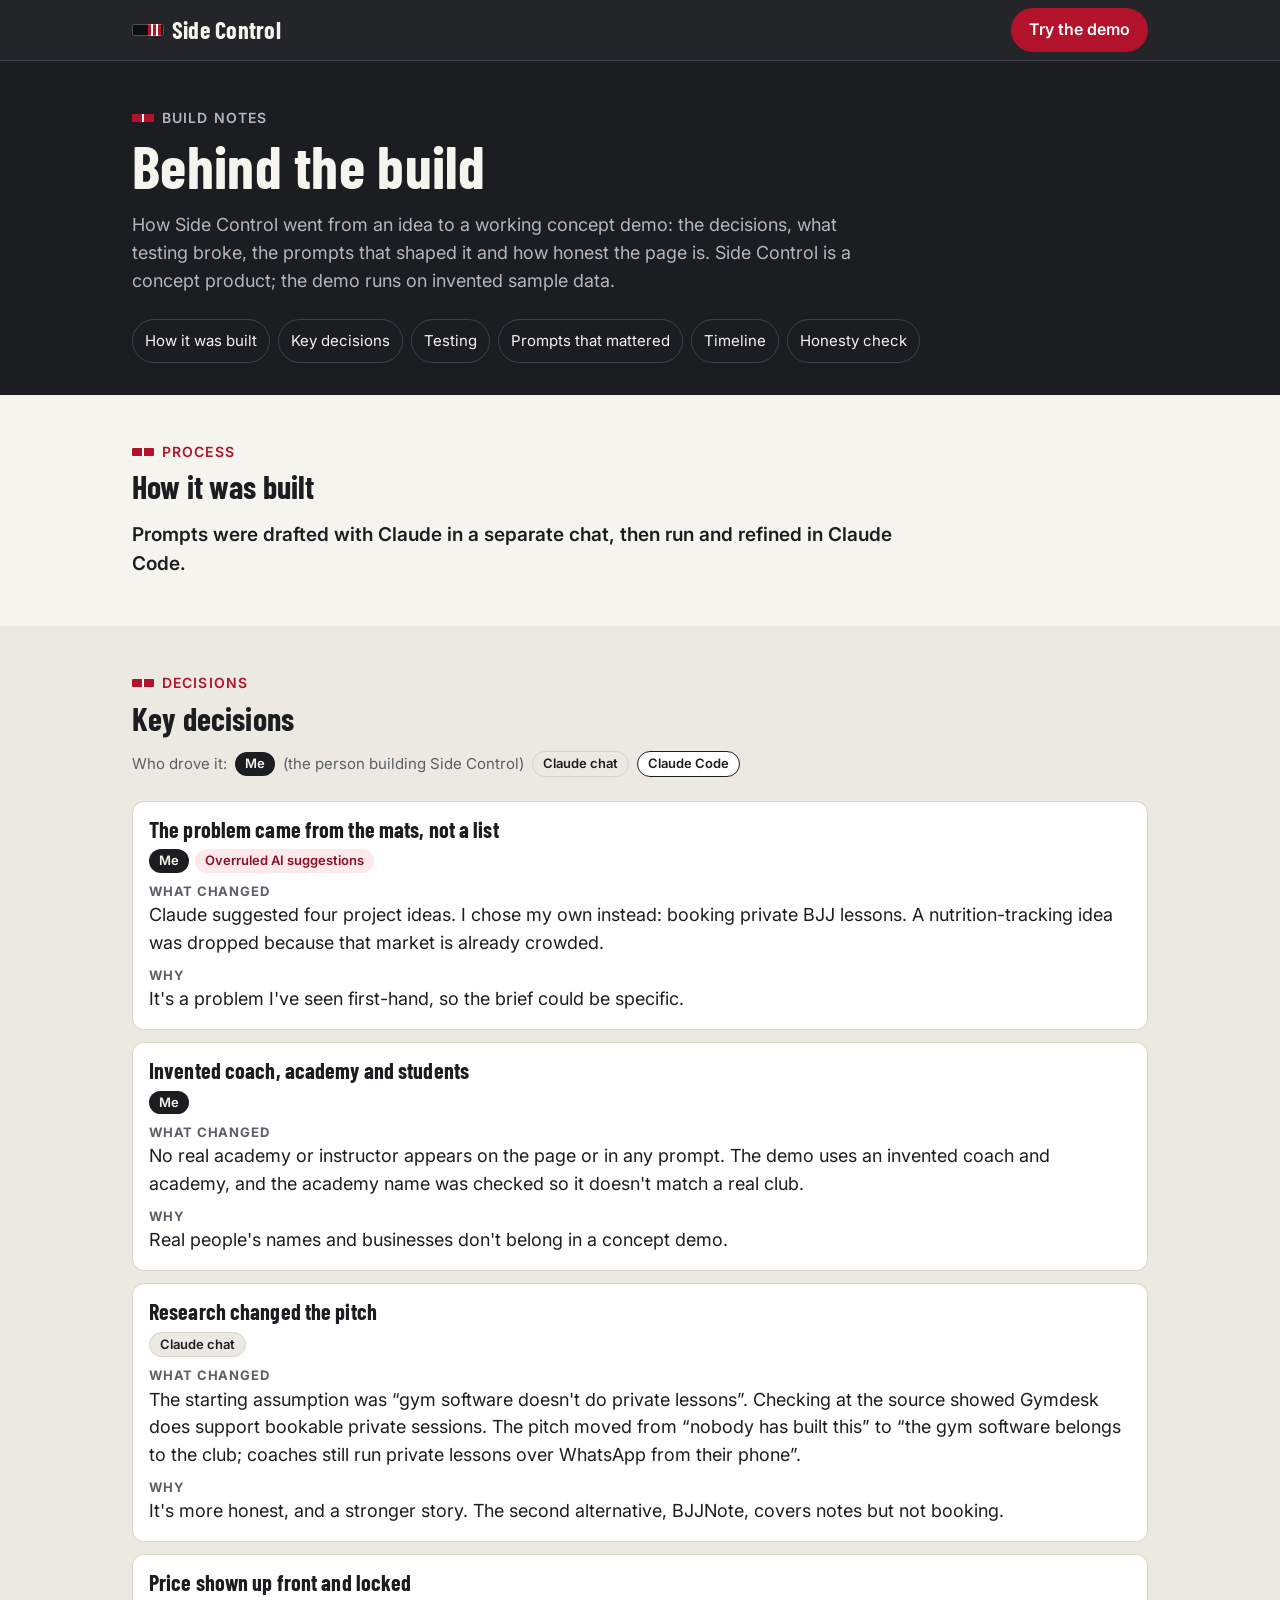
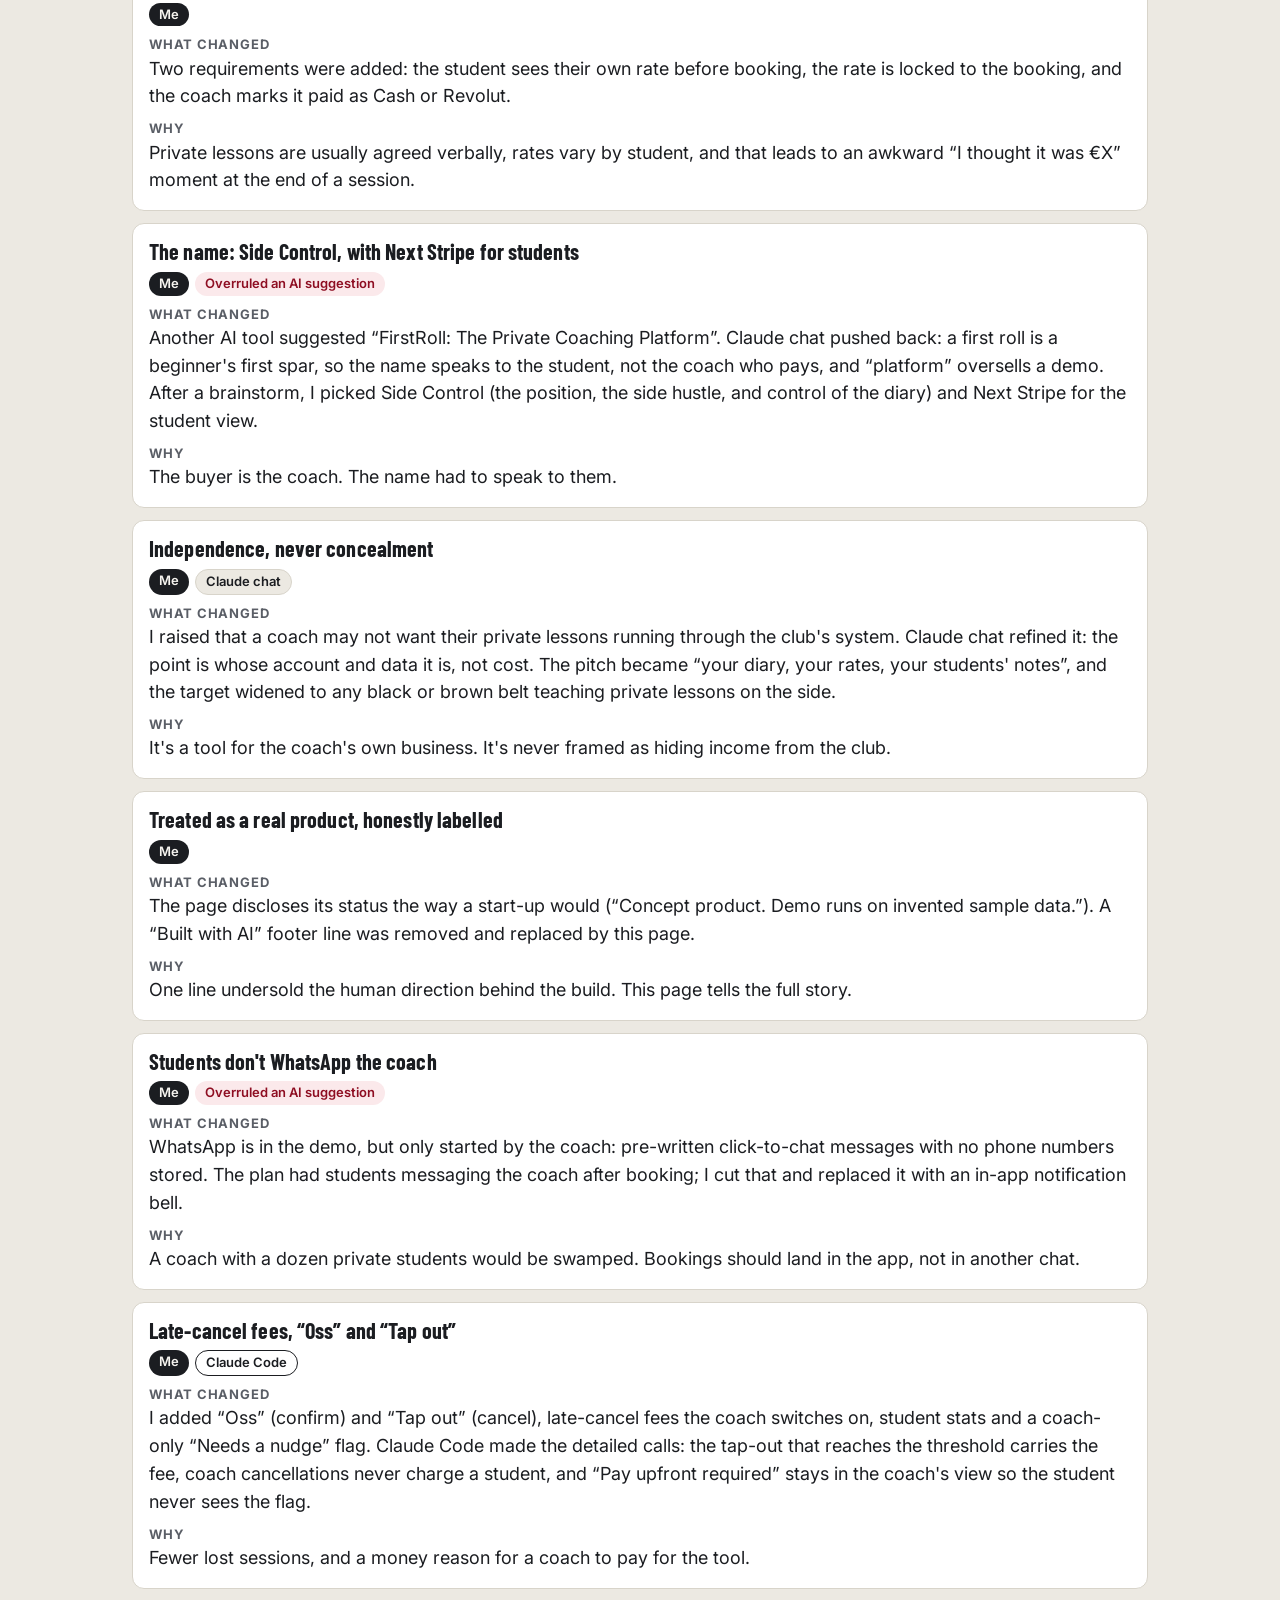
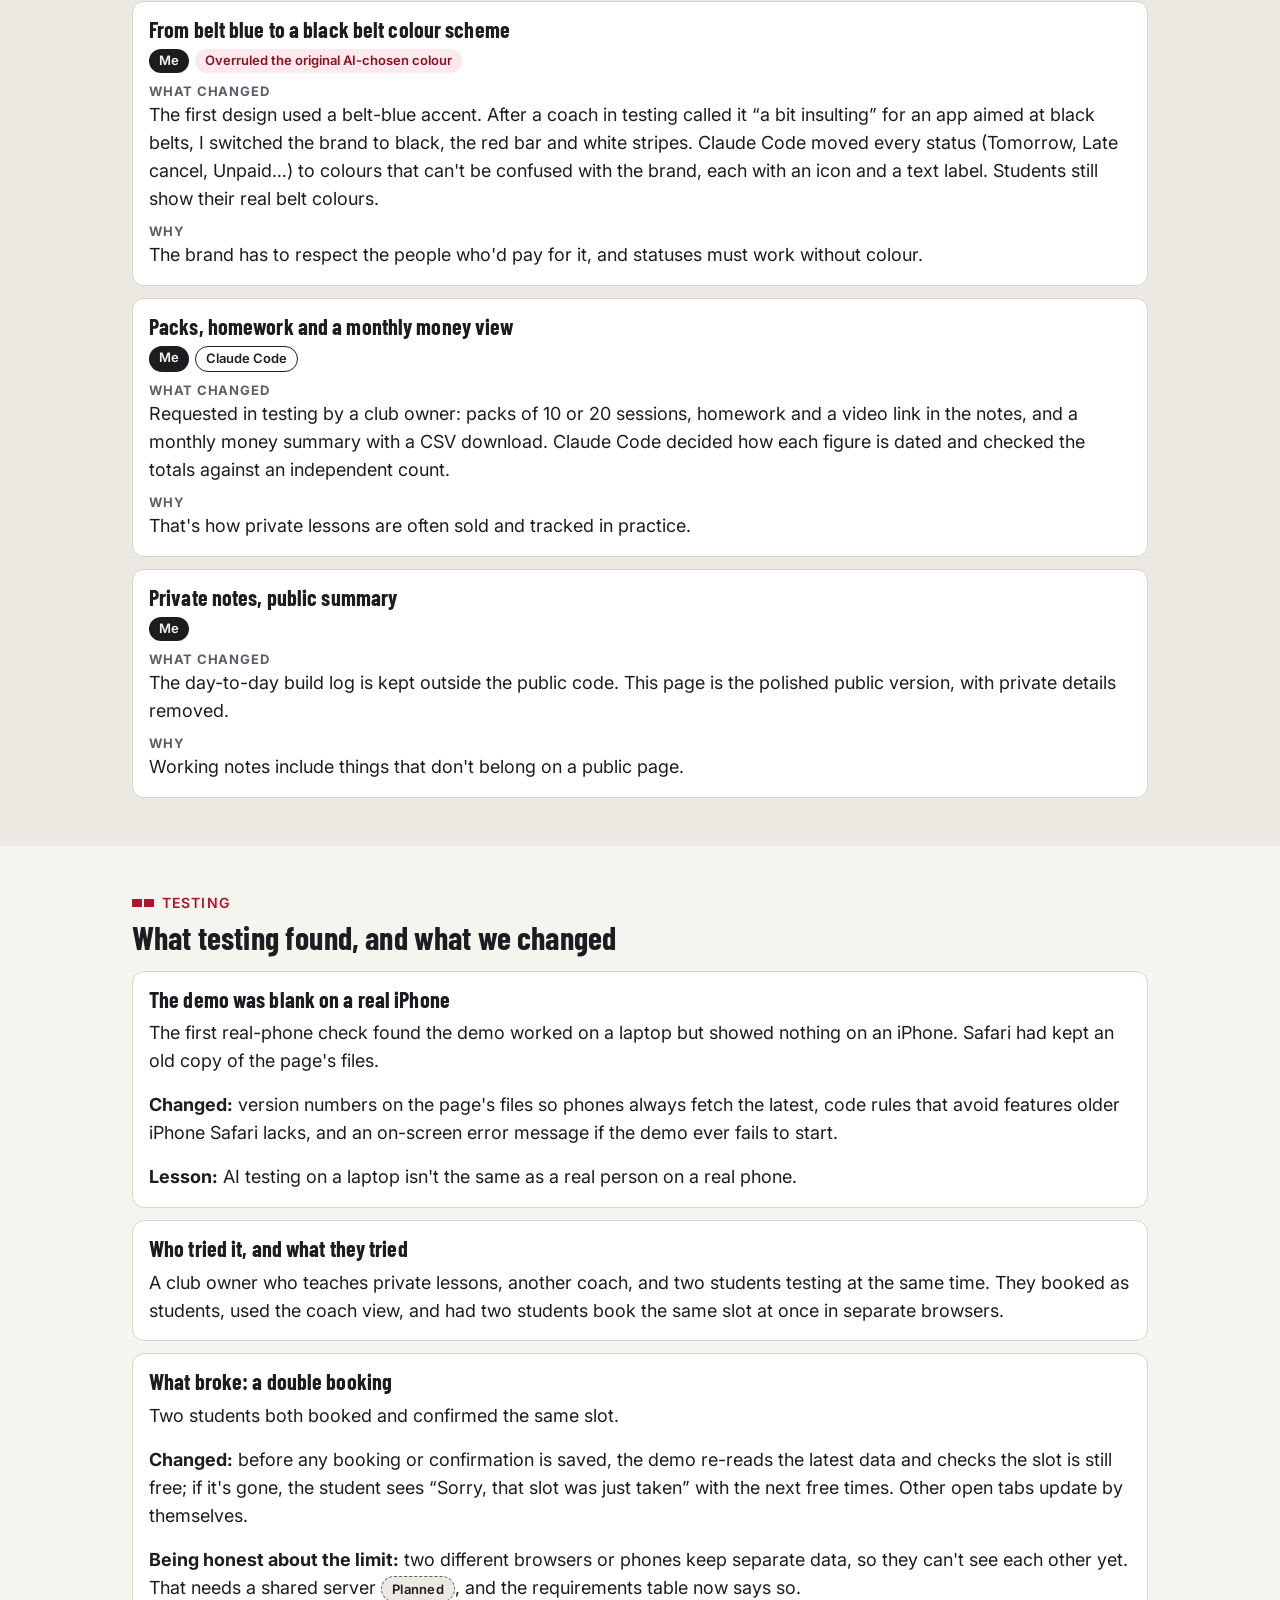
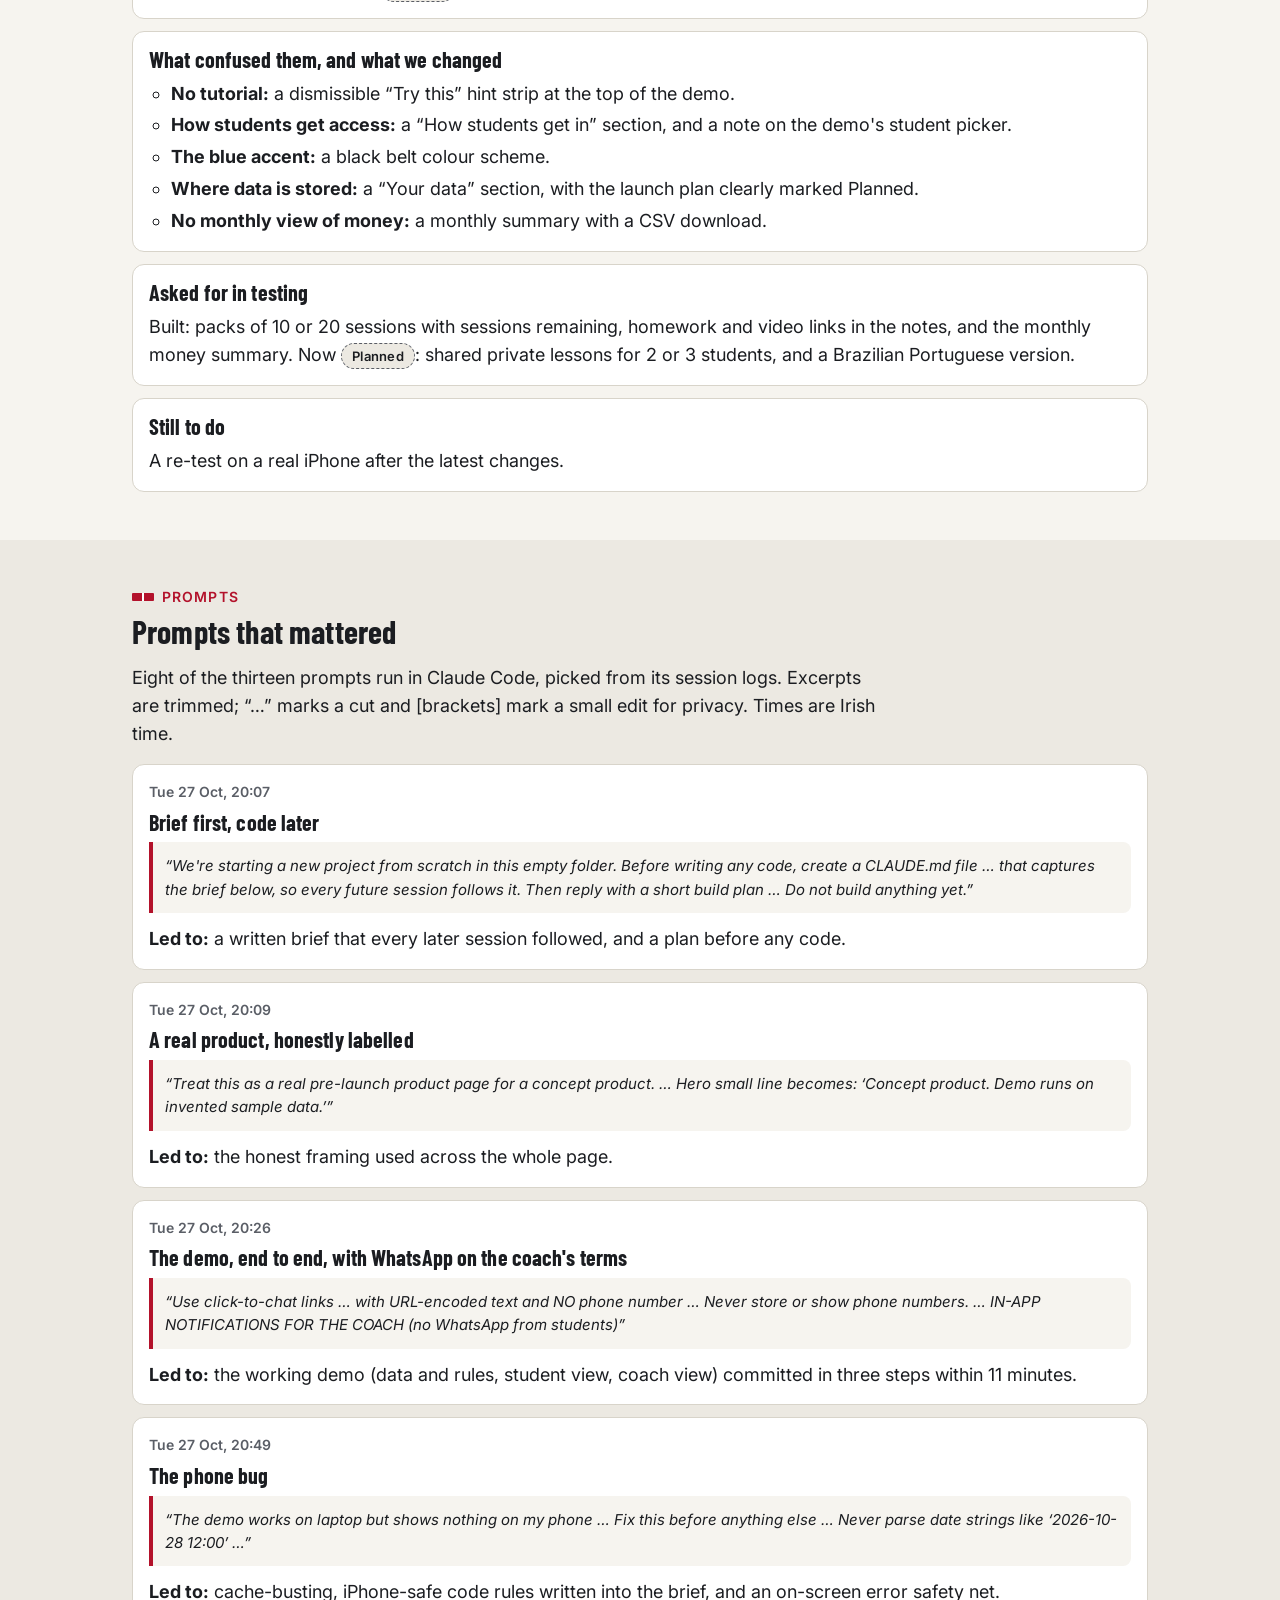
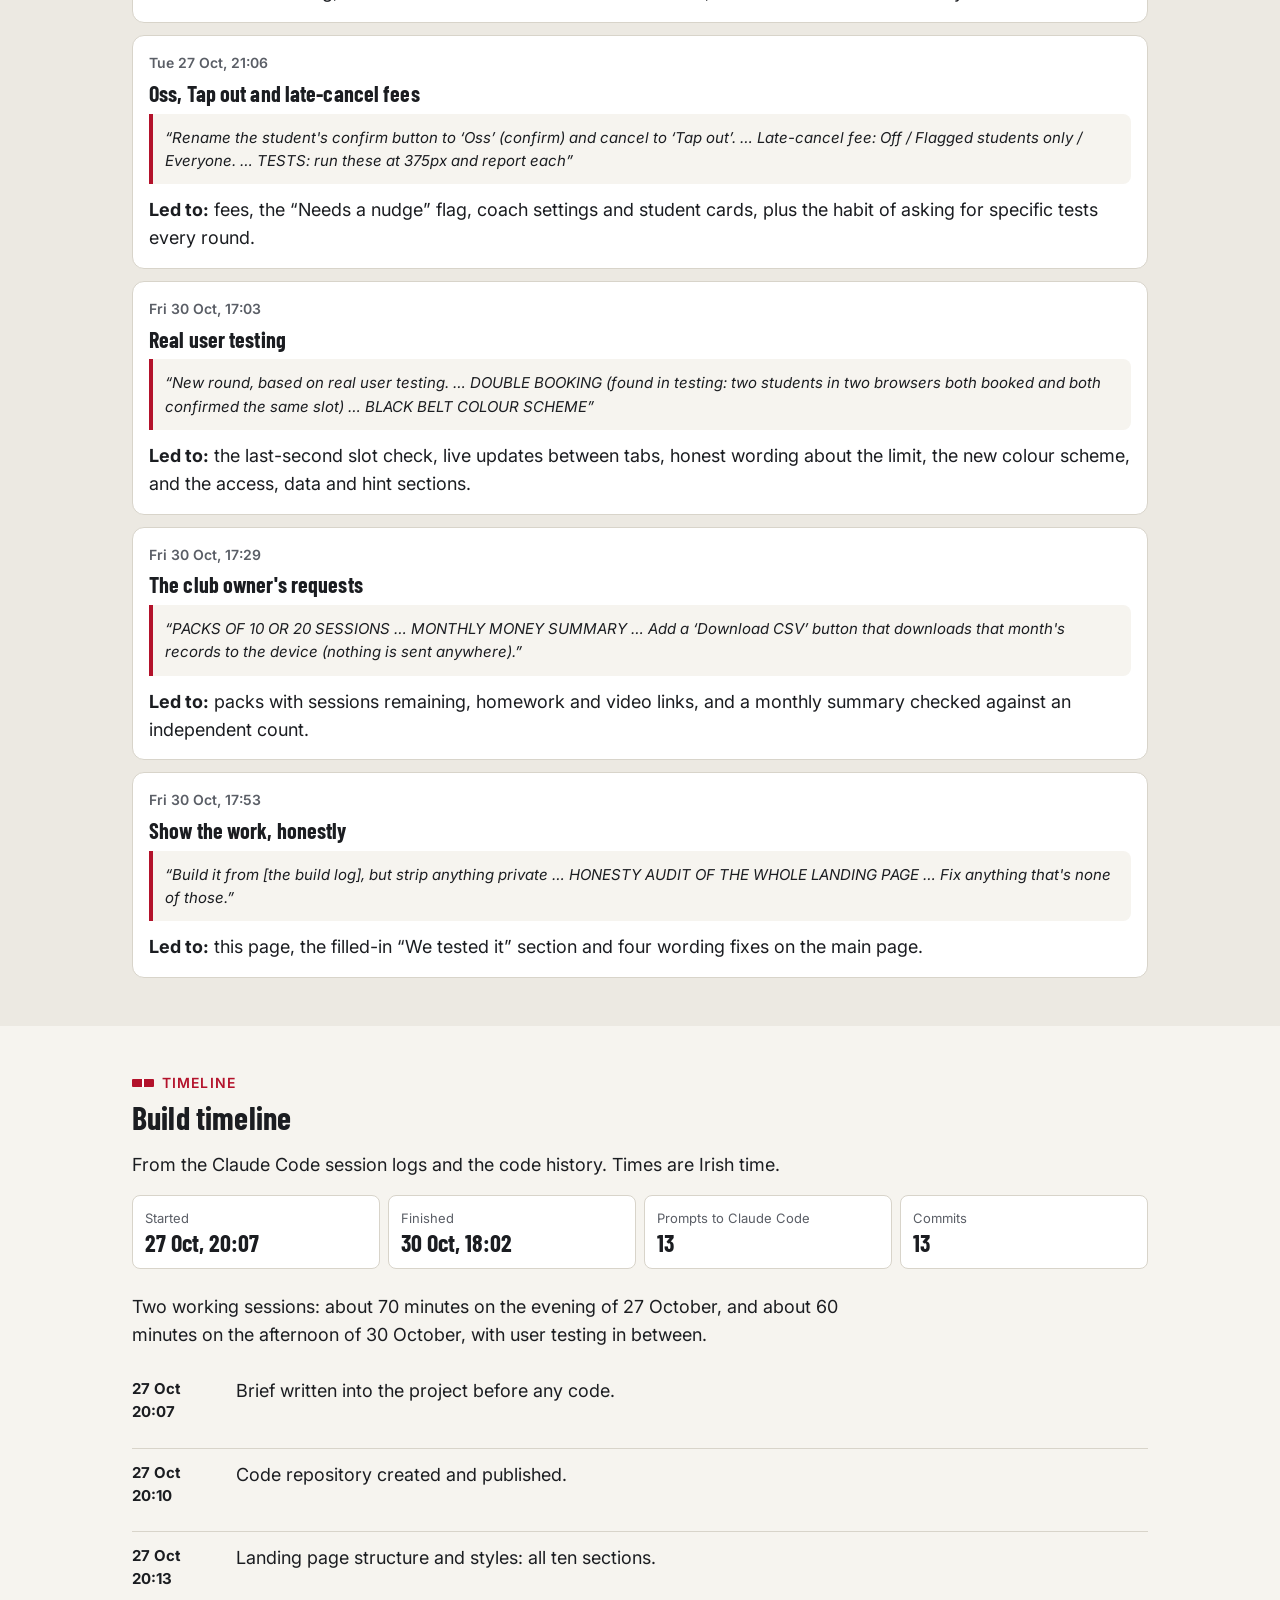
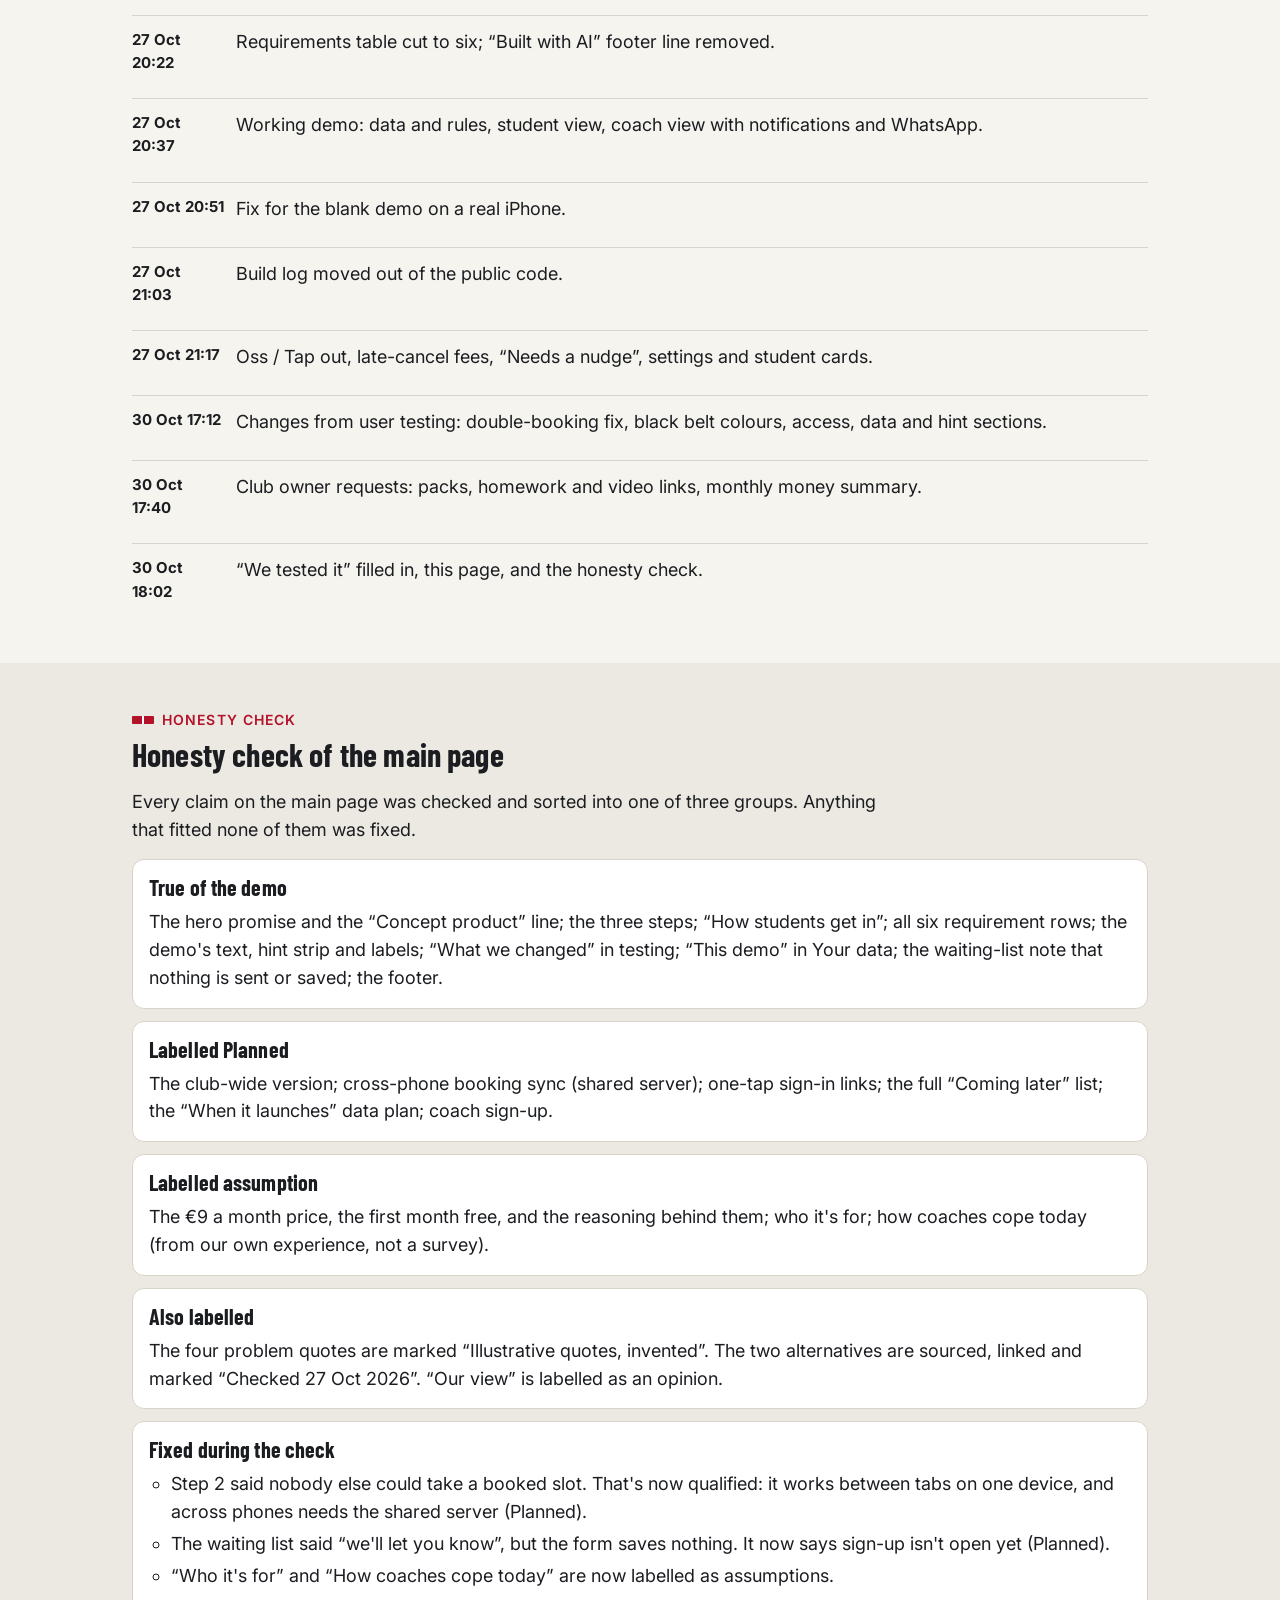
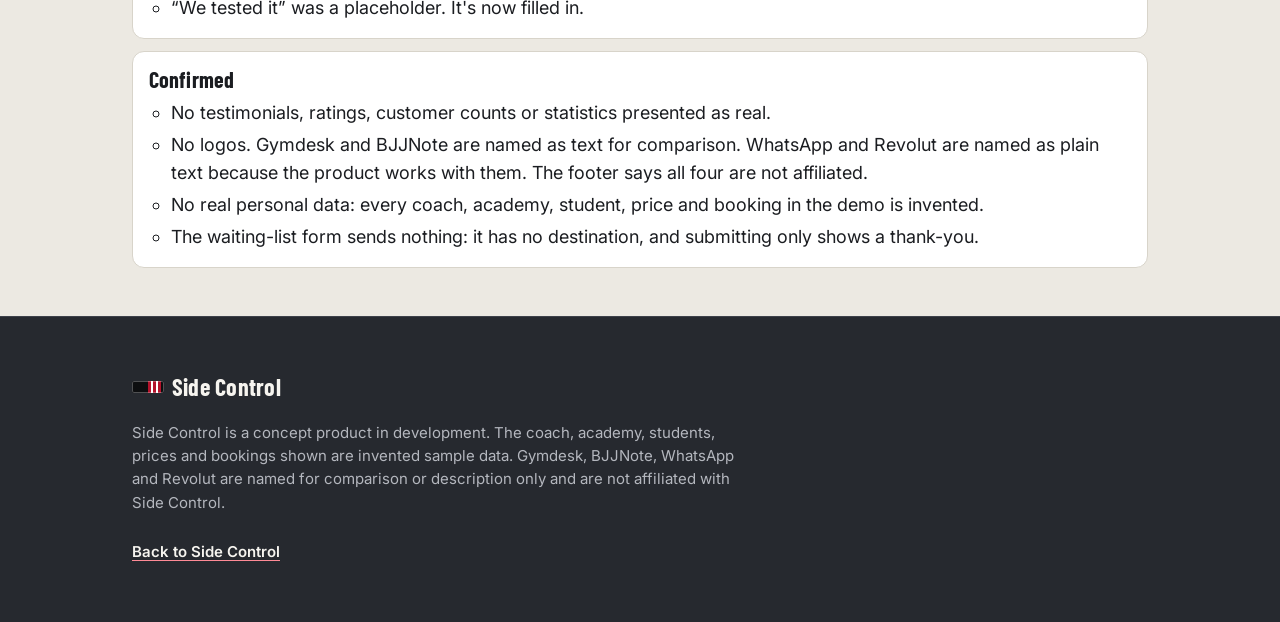
==== notes.html @ c1bba318 "Fill in We tested it, add Behind the build page, honesty fixes - "We tested it" filled in from real " ====
<!doctype html>
<html lang="en-IE">
<head>
  <meta charset="utf-8">
  <meta name="viewport" content="width=device-width, initial-scale=1">
  <title>Behind the build: Side Control</title>
  <meta name="description" content="How Side Control, a concept private-lesson book for BJJ coaches, was built: key decisions, what testing found, the prompts that shaped it, a timeline and an honesty check.">
  <meta name="theme-color" content="#1b1d21">
  <link rel="preconnect" href="https://fonts.googleapis.com">
  <link rel="preconnect" href="https://fonts.gstatic.com" crossorigin>
  <link href="https://fonts.googleapis.com/css2?family=Barlow+Condensed:wght@600;700&family=Inter:wght@400;500;600;700&display=swap" rel="stylesheet">
  <link rel="stylesheet" href="styles.css?v=8">
</head>
<body class="notes">
  <a class="skip-link" href="#main">Skip to content</a>

  <header class="site-header">
    <div class="container site-header__inner">
      <a class="brand" href="index.html" aria-label="Side Control, back to the main page">
        <span class="brand__belt" aria-hidden="true"></span>
        <span class="brand__name">Side Control</span>
      </a>
      <a class="btn btn--small btn--primary" href="index.html#demo">Try the demo</a>
    </div>
  </header>

  <main id="main">
    <section class="notes-hero">
      <div class="container">
        <p class="eyebrow eyebrow--on-dark">Build notes</p>
        <h1>Behind the build</h1>
        <p>How Side Control went from an idea to a working concept demo: the decisions, what testing broke, the prompts that shaped it and how honest the page is. Side Control is a concept product; the demo runs on invented sample data.</p>
        <ul class="notes-toc" aria-label="On this page">
          <li><a href="#how-built">How it was built</a></li>
          <li><a href="#decisions">Key decisions</a></li>
          <li><a href="#testing">Testing</a></li>
          <li><a href="#prompts">Prompts that mattered</a></li>
          <li><a href="#timeline">Timeline</a></li>
          <li><a href="#honesty">Honesty check</a></li>
        </ul>
      </div>
    </section>

    <!-- How it was built -->
    <section class="section" id="how-built" aria-labelledby="how-built-title">
      <div class="container">
        <p class="eyebrow">Process</p>
        <h2 id="how-built-title">How it was built</h2>
        <p class="howbuilt">Prompts were drafted with Claude in a separate chat, then run and refined in Claude Code.</p>
      </div>
    </section>

    <!-- Key decisions -->
    <section class="section section--alt" id="decisions" aria-labelledby="decisions-title">
      <div class="container">
        <p class="eyebrow">Decisions</p>
        <h2 id="decisions-title">Key decisions</h2>
        <p class="by-legend">Who drove it:
          <span class="by by--me">Me</span> (the person building Side Control)
          <span class="by by--chat">Claude chat</span>
          <span class="by by--code">Claude Code</span>
        </p>
        <ol class="decisions">
          <li class="decision">
            <h3>The problem came from the mats, not a list</h3>
            <p class="decision__who"><span class="by by--me">Me</span> <span class="overruled">Overruled AI suggestions</span></p>
            <dl>
              <div><dt>What changed</dt><dd>Claude suggested four project ideas. I chose my own instead: booking private BJJ lessons. A nutrition-tracking idea was dropped because that market is already crowded.</dd></div>
              <div><dt>Why</dt><dd>It's a problem I've seen first-hand, so the brief could be specific.</dd></div>
            </dl>
          </li>
          <li class="decision">
            <h3>Invented coach, academy and students</h3>
            <p class="decision__who"><span class="by by--me">Me</span></p>
            <dl>
              <div><dt>What changed</dt><dd>No real academy or instructor appears on the page or in any prompt. The demo uses an invented coach and academy, and the academy name was checked so it doesn't match a real club.</dd></div>
              <div><dt>Why</dt><dd>Real people's names and businesses don't belong in a concept demo.</dd></div>
            </dl>
          </li>
          <li class="decision">
            <h3>Research changed the pitch</h3>
            <p class="decision__who"><span class="by by--chat">Claude chat</span></p>
            <dl>
              <div><dt>What changed</dt><dd>The starting assumption was “gym software doesn't do private lessons”. Checking at the source showed Gymdesk does support bookable private sessions. The pitch moved from “nobody has built this” to “the gym software belongs to the club; coaches still run private lessons over WhatsApp from their phone”.</dd></div>
              <div><dt>Why</dt><dd>It's more honest, and a stronger story. The second alternative, BJJNote, covers notes but not booking.</dd></div>
            </dl>
          </li>
          <li class="decision">
            <h3>Price shown up front and locked</h3>
            <p class="decision__who"><span class="by by--me">Me</span></p>
            <dl>
              <div><dt>What changed</dt><dd>Two requirements were added: the student sees their own rate before booking, the rate is locked to the booking, and the coach marks it paid as Cash or Revolut.</dd></div>
              <div><dt>Why</dt><dd>Private lessons are usually agreed verbally, rates vary by student, and that leads to an awkward “I thought it was €X” moment at the end of a session.</dd></div>
            </dl>
          </li>
          <li class="decision">
            <h3>The name: Side Control, with Next Stripe for students</h3>
            <p class="decision__who"><span class="by by--me">Me</span> <span class="overruled">Overruled an AI suggestion</span></p>
            <dl>
              <div><dt>What changed</dt><dd>Another AI tool suggested “FirstRoll: The Private Coaching Platform”. Claude chat pushed back: a first roll is a beginner's first spar, so the name speaks to the student, not the coach who pays, and “platform” oversells a demo. After a brainstorm, I picked Side Control (the position, the side hustle, and control of the diary) and Next Stripe for the student view.</dd></div>
              <div><dt>Why</dt><dd>The buyer is the coach. The name had to speak to them.</dd></div>
            </dl>
          </li>
          <li class="decision">
            <h3>Independence, never concealment</h3>
            <p class="decision__who"><span class="by by--me">Me</span> <span class="by by--chat">Claude chat</span></p>
            <dl>
              <div><dt>What changed</dt><dd>I raised that a coach may not want their private lessons running through the club's system. Claude chat refined it: the point is whose account and data it is, not cost. The pitch became “your diary, your rates, your students' notes”, and the target widened to any black or brown belt teaching private lessons on the side.</dd></div>
              <div><dt>Why</dt><dd>It's a tool for the coach's own business. It's never framed as hiding income from the club.</dd></div>
            </dl>
          </li>
          <li class="decision">
            <h3>Treated as a real product, honestly labelled</h3>
            <p class="decision__who"><span class="by by--me">Me</span></p>
            <dl>
              <div><dt>What changed</dt><dd>The page discloses its status the way a start-up would (“Concept product. Demo runs on invented sample data.”). A “Built with AI” footer line was removed and replaced by this page.</dd></div>
              <div><dt>Why</dt><dd>One line undersold the human direction behind the build. This page tells the full story.</dd></div>
            </dl>
          </li>
          <li class="decision">
            <h3>Students don't WhatsApp the coach</h3>
            <p class="decision__who"><span class="by by--me">Me</span> <span class="overruled">Overruled an AI suggestion</span></p>
            <dl>
              <div><dt>What changed</dt><dd>WhatsApp is in the demo, but only started by the coach: pre-written click-to-chat messages with no phone numbers stored. The plan had students messaging the coach after booking; I cut that and replaced it with an in-app notification bell.</dd></div>
              <div><dt>Why</dt><dd>A coach with a dozen private students would be swamped. Bookings should land in the app, not in another chat.</dd></div>
            </dl>
          </li>
          <li class="decision">
            <h3>Late-cancel fees, “Oss” and “Tap out”</h3>
            <p class="decision__who"><span class="by by--me">Me</span> <span class="by by--code">Claude Code</span></p>
            <dl>
              <div><dt>What changed</dt><dd>I added “Oss” (confirm) and “Tap out” (cancel), late-cancel fees the coach switches on, student stats and a coach-only “Needs a nudge” flag. Claude Code made the detailed calls: the tap-out that reaches the threshold carries the fee, coach cancellations never charge a student, and “Pay upfront required” stays in the coach's view so the student never sees the flag.</dd></div>
              <div><dt>Why</dt><dd>Fewer lost sessions, and a money reason for a coach to pay for the tool.</dd></div>
            </dl>
          </li>
          <li class="decision">
            <h3>From belt blue to a black belt colour scheme</h3>
            <p class="decision__who"><span class="by by--me">Me</span> <span class="overruled">Overruled the original AI-chosen colour</span></p>
            <dl>
              <div><dt>What changed</dt><dd>The first design used a belt-blue accent. After a coach in testing called it “a bit insulting” for an app aimed at black belts, I switched the brand to black, the red bar and white stripes. Claude Code moved every status (Tomorrow, Late cancel, Unpaid…) to colours that can't be confused with the brand, each with an icon and a text label. Students still show their real belt colours.</dd></div>
              <div><dt>Why</dt><dd>The brand has to respect the people who'd pay for it, and statuses must work without colour.</dd></div>
            </dl>
          </li>
          <li class="decision">
            <h3>Packs, homework and a monthly money view</h3>
            <p class="decision__who"><span class="by by--me">Me</span> <span class="by by--code">Claude Code</span></p>
            <dl>
              <div><dt>What changed</dt><dd>Requested in testing by a club owner: packs of 10 or 20 sessions, homework and a video link in the notes, and a monthly money summary with a CSV download. Claude Code decided how each figure is dated and checked the totals against an independent count.</dd></div>
              <div><dt>Why</dt><dd>That's how private lessons are often sold and tracked in practice.</dd></div>
            </dl>
          </li>
          <li class="decision">
            <h3>Private notes, public summary</h3>
            <p class="decision__who"><span class="by by--me">Me</span></p>
            <dl>
              <div><dt>What changed</dt><dd>The day-to-day build log is kept outside the public code. This page is the polished public version, with private details removed.</dd></div>
              <div><dt>Why</dt><dd>Working notes include things that don't belong on a public page.</dd></div>
            </dl>
          </li>
        </ol>
      </div>
    </section>

    <!-- Testing -->
    <section class="section" id="testing" aria-labelledby="testing-title">
      <div class="container">
        <p class="eyebrow">Testing</p>
        <h2 id="testing-title">What testing found, and what we changed</h2>
        <ol class="found">
          <li>
            <h3>The demo was blank on a real iPhone</h3>
            <p>The first real-phone check found the demo worked on a laptop but showed nothing on an iPhone. Safari had kept an old copy of the page's files.</p>
            <p><strong>Changed:</strong> version numbers on the page's files so phones always fetch the latest, code rules that avoid features older iPhone Safari lacks, and an on-screen error message if the demo ever fails to start.</p>
            <p><strong>Lesson:</strong> AI testing on a laptop isn't the same as a real person on a real phone.</p>
          </li>
          <li>
            <h3>Who tried it, and what they tried</h3>
            <p>A club owner who teaches private lessons, another coach, and two students testing at the same time. They booked as students, used the coach view, and had two students book the same slot at once in separate browsers.</p>
          </li>
          <li>
            <h3>What broke: a double booking</h3>
            <p>Two students both booked and confirmed the same slot.</p>
            <p><strong>Changed:</strong> before any booking or confirmation is saved, the demo re-reads the latest data and checks the slot is still free; if it's gone, the student sees “Sorry, that slot was just taken” with the next free times. Other open tabs update by themselves.</p>
            <p><strong>Being honest about the limit:</strong> two different browsers or phones keep separate data, so they can't see each other yet. That needs a shared server <span class="tag tag--planned">Planned</span>, and the requirements table now says so.</p>
          </li>
          <li>
            <h3>What confused them, and what we changed</h3>
            <ul class="tested__list">
              <li><strong>No tutorial:</strong> a dismissible “Try this” hint strip at the top of the demo.</li>
              <li><strong>How students get access:</strong> a “How students get in” section, and a note on the demo's student picker.</li>
              <li><strong>The blue accent:</strong> a black belt colour scheme.</li>
              <li><strong>Where data is stored:</strong> a “Your data” section, with the launch plan clearly marked Planned.</li>
              <li><strong>No monthly view of money:</strong> a monthly summary with a CSV download.</li>
            </ul>
          </li>
          <li>
            <h3>Asked for in testing</h3>
            <p>Built: packs of 10 or 20 sessions with sessions remaining, homework and video links in the notes, and the monthly money summary. Now <span class="tag tag--planned">Planned</span>: shared private lessons for 2 or 3 students, and a Brazilian Portuguese version.</p>
          </li>
          <li>
            <h3>Still to do</h3>
            <p>A re-test on a real iPhone after the latest changes.</p>
          </li>
        </ol>
      </div>
    </section>

    <!-- Prompts that mattered -->
    <section class="section section--alt" id="prompts" aria-labelledby="prompts-title">
      <div class="container">
        <p class="eyebrow">Prompts</p>
        <h2 id="prompts-title">Prompts that mattered</h2>
        <p>Eight of the thirteen prompts run in Claude Code, picked from its session logs. Excerpts are trimmed; “…” marks a cut and [brackets] mark a small edit for privacy. Times are Irish time.</p>
        <ol class="prompts">
          <li class="prompt">
            <p class="prompt__time"><time datetime="2026-10-27T20:07">Tue 27 Oct, 20:07</time></p>
            <h3>Brief first, code later</h3>
            <blockquote>“We're starting a new project from scratch in this empty folder. Before writing any code, create a CLAUDE.md file … that captures the brief below, so every future session follows it. Then reply with a short build plan … Do not build anything yet.”</blockquote>
            <p class="prompt__led"><strong>Led to:</strong> a written brief that every later session followed, and a plan before any code.</p>
          </li>
          <li class="prompt">
            <p class="prompt__time"><time datetime="2026-10-27T20:09">Tue 27 Oct, 20:09</time></p>
            <h3>A real product, honestly labelled</h3>
            <blockquote>“Treat this as a real pre-launch product page for a concept product. … Hero small line becomes: ‘Concept product. Demo runs on invented sample data.’”</blockquote>
            <p class="prompt__led"><strong>Led to:</strong> the honest framing used across the whole page.</p>
          </li>
          <li class="prompt">
            <p class="prompt__time"><time datetime="2026-10-27T20:26">Tue 27 Oct, 20:26</time></p>
            <h3>The demo, end to end, with WhatsApp on the coach's terms</h3>
            <blockquote>“Use click-to-chat links … with URL-encoded text and NO phone number … Never store or show phone numbers. … IN-APP NOTIFICATIONS FOR THE COACH (no WhatsApp from students)”</blockquote>
            <p class="prompt__led"><strong>Led to:</strong> the working demo (data and rules, student view, coach view) committed in three steps within 11 minutes.</p>
          </li>
          <li class="prompt">
            <p class="prompt__time"><time datetime="2026-10-27T20:49">Tue 27 Oct, 20:49</time></p>
            <h3>The phone bug</h3>
            <blockquote>“The demo works on laptop but shows nothing on my phone … Fix this before anything else … Never parse date strings like ‘2026-10-28 12:00’ …”</blockquote>
            <p class="prompt__led"><strong>Led to:</strong> cache-busting, iPhone-safe code rules written into the brief, and an on-screen error safety net.</p>
          </li>
          <li class="prompt">
            <p class="prompt__time"><time datetime="2026-10-27T21:06">Tue 27 Oct, 21:06</time></p>
            <h3>Oss, Tap out and late-cancel fees</h3>
            <blockquote>“Rename the student's confirm button to ‘Oss’ (confirm) and cancel to ‘Tap out’. … Late-cancel fee: Off / Flagged students only / Everyone. … TESTS: run these at 375px and report each”</blockquote>
            <p class="prompt__led"><strong>Led to:</strong> fees, the “Needs a nudge” flag, coach settings and student cards, plus the habit of asking for specific tests every round.</p>
          </li>
          <li class="prompt">
            <p class="prompt__time"><time datetime="2026-10-30T17:03">Fri 30 Oct, 17:03</time></p>
            <h3>Real user testing</h3>
            <blockquote>“New round, based on real user testing. … DOUBLE BOOKING (found in testing: two students in two browsers both booked and both confirmed the same slot) … BLACK BELT COLOUR SCHEME”</blockquote>
            <p class="prompt__led"><strong>Led to:</strong> the last-second slot check, live updates between tabs, honest wording about the limit, the new colour scheme, and the access, data and hint sections.</p>
          </li>
          <li class="prompt">
            <p class="prompt__time"><time datetime="2026-10-30T17:29">Fri 30 Oct, 17:29</time></p>
            <h3>The club owner's requests</h3>
            <blockquote>“PACKS OF 10 OR 20 SESSIONS … MONTHLY MONEY SUMMARY … Add a ‘Download CSV’ button that downloads that month's records to the device (nothing is sent anywhere).”</blockquote>
            <p class="prompt__led"><strong>Led to:</strong> packs with sessions remaining, homework and video links, and a monthly summary checked against an independent count.</p>
          </li>
          <li class="prompt">
            <p class="prompt__time"><time datetime="2026-10-30T17:53">Fri 30 Oct, 17:53</time></p>
            <h3>Show the work, honestly</h3>
            <blockquote>“Build it from [the build log], but strip anything private … HONESTY AUDIT OF THE WHOLE LANDING PAGE … Fix anything that's none of those.”</blockquote>
            <p class="prompt__led"><strong>Led to:</strong> this page, the filled-in “We tested it” section and four wording fixes on the main page.</p>
          </li>
        </ol>
      </div>
    </section>

    <!-- Timeline -->
    <section class="section" id="timeline" aria-labelledby="timeline-title">
      <div class="container">
        <p class="eyebrow">Timeline</p>
        <h2 id="timeline-title">Build timeline</h2>
        <p>From the Claude Code session logs and the code history. Times are Irish time.</p>
        <dl class="timeline-facts">
          <div><dt>Started</dt><dd>27 Oct, 20:07</dd></div>
          <div><dt>Finished</dt><dd>30 Oct, 18:02</dd></div>
          <div><dt>Prompts to Claude Code</dt><dd>13</dd></div>
          <div><dt>Commits</dt><dd>13</dd></div>
        </dl>
        <p>Two working sessions: about 70 minutes on the evening of 27 October, and about 60 minutes on the afternoon of 30 October, with user testing in between.</p>
        <ol class="timeline">
          <li><time datetime="2026-10-27T20:07">27 Oct 20:07</time><span>Brief written into the project before any code.</span></li>
          <li><time datetime="2026-10-27T20:10">27 Oct 20:10</time><span>Code repository created and published.</span></li>
          <li><time datetime="2026-10-27T20:13">27 Oct 20:13</time><span>Landing page structure and styles: all ten sections.</span></li>
          <li><time datetime="2026-10-27T20:22">27 Oct 20:22</time><span>Requirements table cut to six; “Built with AI” footer line removed.</span></li>
          <li><time datetime="2026-10-27T20:37">27 Oct 20:37</time><span>Working demo: data and rules, student view, coach view with notifications and WhatsApp.</span></li>
          <li><time datetime="2026-10-27T20:51">27 Oct 20:51</time><span>Fix for the blank demo on a real iPhone.</span></li>
          <li><time datetime="2026-10-27T21:03">27 Oct 21:03</time><span>Build log moved out of the public code.</span></li>
          <li><time datetime="2026-10-27T21:17">27 Oct 21:17</time><span>Oss / Tap out, late-cancel fees, “Needs a nudge”, settings and student cards.</span></li>
          <li><time datetime="2026-10-30T17:12">30 Oct 17:12</time><span>Changes from user testing: double-booking fix, black belt colours, access, data and hint sections.</span></li>
          <li><time datetime="2026-10-30T17:40">30 Oct 17:40</time><span>Club owner requests: packs, homework and video links, monthly money summary.</span></li>
          <li><time datetime="2026-10-30T18:02">30 Oct 18:02</time><span>“We tested it” filled in, this page, and the honesty check.</span></li>
        </ol>
      </div>
    </section>

    <!-- Honesty check -->
    <section class="section section--alt" id="honesty" aria-labelledby="honesty-title">
      <div class="container">
        <p class="eyebrow">Honesty check</p>
        <h2 id="honesty-title">Honesty check of the main page</h2>
        <p>Every claim on the main page was checked and sorted into one of three groups. Anything that fitted none of them was fixed.</p>
        <ul class="found">
          <li>
            <h3>True of the demo</h3>
            <p>The hero promise and the “Concept product” line; the three steps; “How students get in”; all six requirement rows; the demo's text, hint strip and labels; “What we changed” in testing; “This demo” in Your data; the waiting-list note that nothing is sent or saved; the footer.</p>
          </li>
          <li>
            <h3>Labelled Planned</h3>
            <p>The club-wide version; cross-phone booking sync (shared server); one-tap sign-in links; the full “Coming later” list; the “When it launches” data plan; coach sign-up.</p>
          </li>
          <li>
            <h3>Labelled assumption</h3>
            <p>The €9 a month price, the first month free, and the reasoning behind them; who it's for; how coaches cope today (from our own experience, not a survey).</p>
          </li>
          <li>
            <h3>Also labelled</h3>
            <p>The four problem quotes are marked “Illustrative quotes, invented”. The two alternatives are sourced, linked and marked “Checked 27 Oct 2026”. “Our view” is labelled as an opinion.</p>
          </li>
          <li>
            <h3>Fixed during the check</h3>
            <ul class="tested__list">
              <li>Step 2 said nobody else could take a booked slot. That's now qualified: it works between tabs on one device, and across phones needs the shared server (Planned).</li>
              <li>The waiting list said “we'll let you know”, but the form saves nothing. It now says sign-up isn't open yet (Planned).</li>
              <li>“Who it's for” and “How coaches cope today” are now labelled as assumptions.</li>
              <li>“We tested it” was a placeholder. It's now filled in.</li>
            </ul>
          </li>
          <li>
            <h3>Confirmed</h3>
            <ul class="tested__list">
              <li>No testimonials, ratings, customer counts or statistics presented as real.</li>
              <li>No logos. Gymdesk and BJJNote are named as text for comparison. WhatsApp and Revolut are named as plain text because the product works with them. The footer says all four are not affiliated.</li>
              <li>No real personal data: every coach, academy, student, price and booking in the demo is invented.</li>
              <li>The waiting-list form sends nothing: it has no destination, and submitting only shows a thank-you.</li>
            </ul>
          </li>
        </ul>
      </div>
    </section>
  </main>

  <footer class="site-footer">
    <div class="container">
      <p class="brand brand--footer"><span class="brand__belt" aria-hidden="true"></span><span class="brand__name">Side Control</span></p>
      <p>Side Control is a concept product in development. The coach, academy, students, prices and bookings shown are invented sample data. Gymdesk, BJJNote, WhatsApp and Revolut are named for comparison or description only and are not affiliated with Side Control.</p>
      <p class="footer__links"><a href="index.html">Back to Side Control</a></p>
    </div>
  </footer>
</body>
</html>
---- styles.css ----
/* Side Control: phone-first styles (designed at 375px, scales up to laptop) */

:root {
  /* Colour */
  --ink: #1b1d21;          /* charcoal */
  --ink-2: #26292f;
  --ink-3: #343841;
  --paper: #f6f4ef;        /* off-white */
  --paper-2: #ece9e2;
  --white: #ffffff;
  --text: #1b1d21;
  --muted: #5a5e66;
  --on-dark: #f6f4ef;
  --on-dark-muted: #b4b7be;
  --line: #d8d4ca;
  --line-dark: #3d414a;
  --red: #b3122b;          /* black belt red bar: the one brand accent */
  --red-dark: #8e0e22;
  --red-soft: #fbe9eb;
  --red-on-dark: #ff8a96;
  --stripe: #ffffff;       /* white belt stripes */
  /* Status colours: never the brand red. Every status also has a text label and an icon. */
  --ok: #0b5c48;           /* Tomorrow, confirmed, saved, in the demo */
  --ok-soft: #def2ec;
  --ok-line: #9fd3c3;
  --warn: #8a5000;         /* late cancel, unpaid, needs notes, needs a nudge */
  --warn-soft: #fbefd9;

  /* Type */
  --font-head: "Barlow Condensed", "Arial Narrow", system-ui, sans-serif;
  --font-body: "Inter", system-ui, -apple-system, "Segoe UI", Roboto, sans-serif;

  /* Spacing */
  --s1: 4px;
  --s2: 8px;
  --s3: 12px;
  --s4: 16px;
  --s5: 24px;
  --s6: 32px;
  --s7: 48px;
  --s8: 72px;

  --radius: 12px;
  --radius-sm: 8px;
  --tap: 44px;
  --shadow: 0 1px 2px rgba(27, 29, 33, .06), 0 4px 16px rgba(27, 29, 33, .06);
}

/* ---------- Base ---------- */
*, *::before, *::after { box-sizing: border-box; }

html {
  scroll-behavior: smooth;
  scroll-padding-top: 72px; /* clear the sticky header when jumping to #demo etc. */
  -webkit-text-size-adjust: 100%;
}
@media (prefers-reduced-motion: reduce) {
  html { scroll-behavior: auto; }
}

body {
  margin: 0;
  background: var(--paper);
  color: var(--text);
  font-family: var(--font-body);
  font-size: 17px;
  line-height: 1.55;
  overflow-x: hidden;
}

h1, h2, h3, h4 {
  font-family: var(--font-head);
  font-weight: 700;
  line-height: 1.08;
  letter-spacing: .005em;
  margin: 0 0 var(--s4);
}
h2 { font-size: 34px; }
h3 { font-size: 24px; }
h4 { font-size: 22px; }
p { margin: 0 0 var(--s4); }
p:last-child { margin-bottom: 0; }
a { color: var(--red); text-underline-offset: 3px; }
img, svg { max-width: 100%; display: block; }

:focus-visible {
  outline: 3px solid var(--red);
  outline-offset: 2px;
  border-radius: 4px;
}

.container {
  width: 100%;
  max-width: 1080px;
  margin: 0 auto;
  padding: 0 var(--s4);
}
.container--narrow { max-width: 560px; }

.skip-link {
  position: absolute;
  left: var(--s4);
  top: -60px;
  background: var(--white);
  color: var(--ink);
  padding: var(--s3) var(--s4);
  border-radius: var(--radius-sm);
  z-index: 100;
}
.skip-link:focus { top: var(--s2); }

/* ---------- Buttons ---------- */
.btn {
  display: inline-flex;
  align-items: center;
  justify-content: center;
  min-height: var(--tap);
  padding: var(--s3) var(--s5);
  border: 2px solid transparent;
  border-radius: 999px;
  font: 600 17px/1.2 var(--font-body);
  text-decoration: none;
  cursor: pointer;
  transition: background-color .15s, border-color .15s, color .15s;
}
.btn--primary { background: var(--red); color: var(--white); }
.btn--primary:hover { background: var(--red-dark); }
.btn--ghost { border-color: var(--on-dark); color: var(--on-dark); background: transparent; }
.btn--ghost:hover { background: rgba(246, 244, 239, .1); }
.btn--quiet { background: var(--white); border-color: var(--line); color: var(--text); }
.btn--quiet:hover { border-color: var(--ink); }
.btn--small { padding: var(--s2) var(--s4); font-size: 16px; }
.btn--block { width: 100%; }

/* ---------- Tags (labels like Sample data, Planned) ---------- */
.tag {
  display: inline-block;
  padding: 3px 10px;
  border-radius: 999px;
  font: 600 13px/1.4 var(--font-body);
  letter-spacing: .02em;
  white-space: nowrap;
  vertical-align: middle;
}
.tag--sample     { background: var(--ink); color: var(--paper); }
.tag--invented   { background: var(--paper-2); color: var(--muted); border: 1px solid var(--line); }
.tag--planned    { background: var(--paper-2); color: var(--ink); border: 1px dashed var(--muted); }
.tag--live       { background: var(--ok-soft); color: var(--ok); border: 1px solid var(--ok-line); }
.tag--live::before { content: "✓ "; }
.tag--assumption { background: var(--warn-soft); color: var(--warn); }

/* ---------- Header ---------- */
.site-header {
  position: sticky;
  top: 0;
  z-index: 50;
  background: rgba(27, 29, 33, .96);
  -webkit-backdrop-filter: blur(6px);
  backdrop-filter: blur(6px);
  border-bottom: 1px solid var(--line-dark);
}
.site-header__inner {
  display: flex;
  align-items: center;
  justify-content: space-between;
  gap: var(--s3);
  min-height: 60px;
}

.brand {
  display: inline-flex;
  align-items: center;
  gap: var(--s2);
  min-height: var(--tap);
  color: var(--on-dark);
  text-decoration: none;
  font: 700 24px/1 var(--font-head);
  letter-spacing: .01em;
}
/* The logo mark: a small black belt with the red bar and two white stripes */
.brand__belt {
  position: relative;
  width: 32px;
  height: 12px;
  border-radius: 2px;
  background:
    linear-gradient(90deg, transparent 0 16px, var(--red) 16px 29px, transparent 29px),
    #0d0e10;
  box-shadow: inset 0 0 0 1px rgba(255, 255, 255, .28);
}
.brand__belt::after {
  content: "";
  position: absolute;
  top: 0; bottom: 0;
  left: 19px;
  width: 7px;
  background: repeating-linear-gradient(90deg, var(--stripe) 0 2px, transparent 2px 5px);
}

/* Section accent: a tiny belt bar before each eyebrow label */
.eyebrow::before {
  content: "";
  display: inline-block;
  width: 22px;
  height: 8px;
  margin-right: 8px;
  vertical-align: 1px;
  border-radius: 1px;
  background:
    repeating-linear-gradient(90deg, transparent 0 4px, var(--stripe) 4px 6px) 6px 0 / 10px 100% no-repeat,
    var(--red);
}

/* ---------- Hero ---------- */
.hero {
  background: var(--ink);
  color: var(--on-dark);
  padding: var(--s7) 0 var(--s8);
}
.hero__inner { display: grid; gap: var(--s7); }
.hero__title {
  font-size: 50px;
  line-height: 1;
  margin-bottom: var(--s4);
}
.hero__lead {
  font-size: 19px;
  color: var(--on-dark-muted);
  max-width: 34ch;
}
.hero__actions {
  display: flex;
  flex-direction: column;
  gap: var(--s3);
  margin: var(--s5) 0 var(--s4);
}
.hero__note {
  font-size: 15px;
  color: var(--on-dark-muted);
}

/* Small static preview of the student screen */
.mini {
  background: var(--paper);
  color: var(--text);
  border-radius: var(--radius);
  padding: var(--s4);
  box-shadow: 0 12px 40px rgba(0, 0, 0, .35);
  max-width: 380px;
  overflow: hidden;
}
.mini__head {
  display: flex;
  justify-content: space-between;
  align-items: center;
  gap: var(--s2);
}
.mini__title { font: 700 24px/1 var(--font-head); }
.mini__sub { font-size: 15px; color: var(--muted); margin: var(--s2) 0 var(--s3); }
.mini__slots { list-style: none; margin: 0; padding: 0; display: grid; gap: var(--s2); }
.mini__slot {
  display: grid;
  grid-template-columns: 1fr auto 74px;
  align-items: center;
  gap: var(--s3);
  min-height: var(--tap);
  padding: 0 var(--s3);
  background: var(--white);
  border: 1px solid var(--line);
  border-radius: var(--radius-sm);
  font-weight: 600;
  font-size: 16px;
}
.mini__slot--taken { color: var(--muted); background: var(--paper-2); }
.mini__price { color: var(--muted); font-weight: 500; }
.mini__state { text-align: right; font-size: 14px; }
.mini__state--open { color: var(--ok); }
/* Black belt along the bottom of the card, with the red bar and white stripes */
.mini__belt {
  display: flex;
  height: 10px;
  margin: var(--s4) calc(var(--s4) * -1) calc(var(--s4) * -1);
  background: #0d0e10;
}
.mini__belt span:first-child { flex: 1; }
.mini__belt span:last-child {
  width: 30%;
  margin-right: 12%;
  background:
    repeating-linear-gradient(90deg, transparent 0 8px, var(--stripe) 8px 12px) 10px 0 / 40px 100% no-repeat,
    var(--red);
}

/* ---------- Sections ---------- */
.section { padding: var(--s8) 0; }
.section--alt { background: var(--paper-2); }
.section--dark { background: var(--ink); color: var(--on-dark); }
.section--dark .lead { color: var(--on-dark-muted); }

.eyebrow {
  font: 600 14px/1.3 var(--font-body);
  letter-spacing: .08em;
  text-transform: uppercase;
  color: var(--red);
  margin-bottom: var(--s2);
}
.eyebrow--on-dark { color: var(--red-on-dark); }

.lead {
  font-size: 19px;
  color: var(--muted);
  max-width: 60ch;
  margin-bottom: var(--s6);
}
.subhead { margin-top: var(--s7); }

.grid { display: grid; gap: var(--s4); }

.card {
  background: var(--white);
  border: 1px solid var(--line);
  border-radius: var(--radius);
  padding: var(--s5);
  box-shadow: var(--shadow);
}
.card--muted { background: var(--paper); box-shadow: none; }
.card__title { font-size: 24px; margin-bottom: var(--s3); }

/* Problem: quotes */
.quotes { margin-top: var(--s7); }
.quotes__label { margin-bottom: var(--s3); }
.quote {
  margin: 0;
  padding: var(--s5);
  background: var(--paper-2);
  border-left: 4px solid var(--ink-3);
  border-radius: 0 var(--radius) var(--radius) 0;
}
.quote p { font-size: 18px; font-weight: 500; margin-bottom: var(--s3); }
.quote footer { font-size: 15px; color: var(--muted); }
.quote--coach { border-left-color: var(--red); }

/* Today: numbered list */
.steps-today {
  list-style: none;
  counter-reset: today;
  margin: var(--s5) 0 0;
  padding: 0;
  display: grid;
  gap: var(--s3);
  max-width: 640px;
}
.steps-today li {
  counter-increment: today;
  position: relative;
  padding: var(--s3) var(--s4) var(--s3) 52px;
  background: var(--white);
  border: 1px solid var(--line);
  border-radius: var(--radius-sm);
}
.steps-today li::before {
  content: counter(today);
  position: absolute;
  left: var(--s4);
  top: var(--s3);
  width: 24px;
  height: 24px;
  border-radius: 50%;
  background: var(--ink);
  color: var(--paper);
  font: 600 14px/24px var(--font-body);
  text-align: center;
}

.alt__name { margin-bottom: var(--s3); }
.alt__name a { display: inline-flex; align-items: center; min-height: var(--tap); }
.alt__name a::after { content: "↗"; font-size: .8em; margin-left: 6px; }
.alt__checked { font-size: 14px; color: var(--muted); }

.callout {
  margin-top: var(--s5);
  padding: var(--s5);
  background: var(--ink);
  color: var(--on-dark);
  border-radius: var(--radius);
}
.callout__label {
  font: 600 14px/1.3 var(--font-body);
  letter-spacing: .08em;
  text-transform: uppercase;
  color: var(--red-on-dark);
  margin-bottom: var(--s2);
}
.callout p:last-child { font-size: 18px; }

/* How it works */
.how { list-style: none; margin: 0; padding: 0; }
.how__num {
  display: inline-grid;
  place-items: center;
  width: 40px;
  height: 40px;
  margin-bottom: var(--s3);
  border-radius: 50%;
  background: var(--red);
  color: var(--white);
  font: 700 22px/1 var(--font-head);
}

.how__note {
  margin-top: var(--s5);
  font-weight: 600;
  color: var(--muted);
  max-width: 60ch;
}

/* Requirements table: stacked cards on phones, real table on wider screens */
.req { width: 100%; border-collapse: collapse; }
.req thead { display: none; }
.req tr {
  display: block;
  background: var(--white);
  border: 1px solid var(--line);
  border-radius: var(--radius);
  padding: var(--s4);
  margin-bottom: var(--s3);
}
.req th[scope="row"], .req td { display: block; text-align: left; padding: 0; }
.req th[scope="row"] { font: 700 22px/1.15 var(--font-head); margin-bottom: var(--s2); }
.req td { font-size: 16px; }
.req td + td { margin-top: var(--s3); }

/* Demo shell */
.section--demo { background: var(--paper); }
.demo {
  background: var(--white);
  border: 1px solid var(--line);
  border-radius: var(--radius);
  box-shadow: var(--shadow);
  overflow: hidden;
}
.demo__bar {
  display: flex;
  justify-content: space-between;
  align-items: center;
  gap: var(--s3);
  padding: var(--s3) var(--s4);
  background: var(--paper-2);
  border-bottom: 1px solid var(--line);
}
.demo__controls {
  display: grid;
  gap: var(--s3);
  padding: var(--s4);
  border-bottom: 1px solid var(--line);
}
.toggle {
  display: grid;
  grid-template-columns: 1fr 1fr;
  padding: 4px;
  background: var(--paper-2);
  border-radius: 999px;
}
.toggle__btn {
  min-height: var(--tap);
  border: 0;
  border-radius: 999px;
  background: transparent;
  color: var(--muted);
  font: 600 16px/1 var(--font-body);
  cursor: pointer;
}
.toggle__btn[aria-pressed="true"] { background: var(--ink); color: var(--paper); }

.picker { display: grid; gap: var(--s1); }
.picker[hidden] { display: none; }
.picker__label { font-size: 14px; font-weight: 600; color: var(--muted); }
.picker__select,
.field input {
  width: 100%;
  min-height: var(--tap);
  padding: var(--s2) var(--s3);
  border: 1px solid var(--line);
  border-radius: var(--radius-sm);
  background: var(--white);
  color: var(--text);
  font: 400 17px/1.3 var(--font-body);
}

.demo__app { padding: var(--s4); min-height: 240px; }
.demo__empty {
  display: grid;
  place-items: center;
  min-height: 200px;
  margin: 0;
  color: var(--muted);
  text-align: center;
}
.demo__error {
  min-height: 0;
  padding: var(--s4);
  background: var(--warn-soft);
  color: var(--warn);
  border-radius: var(--radius-sm);
  font-weight: 600;
  margin-bottom: var(--s3);
}

/* We tested it: placeholder */
.placeholder {
  border: 2px dashed var(--line);
  border-radius: var(--radius);
  padding: var(--s5);
  background: var(--white);
}
.placeholder__label { margin-bottom: var(--s4); }
.placeholder__list { margin: 0; display: grid; gap: var(--s4); }
.placeholder__list dt { font-weight: 600; }
.placeholder__list dd { margin: 0; color: var(--muted); font-style: italic; }

/* Pricing */
.price__amount {
  font: 700 56px/1 var(--font-head);
  margin: var(--s4) 0 var(--s2);
}
.price__amount span { font: 500 18px/1 var(--font-body); color: var(--muted); }
.price__extra { font-weight: 600; }
.ticks { list-style: none; margin: 0; padding: 0; display: grid; gap: var(--s3); }
.ticks li { position: relative; padding-left: 28px; }
.ticks li::before {
  content: "";
  position: absolute;
  left: 0;
  top: .45em;
  width: 14px;
  height: 8px;
  border-radius: 2px;
  background: repeating-linear-gradient(90deg, transparent 0 7px, var(--stripe) 7px 9px) 0 0 / 12px 100% no-repeat, var(--red);
}

/* Waiting list form */
.form { display: grid; gap: var(--s4); }
.field { display: grid; gap: var(--s1); }
.field label { font-weight: 600; font-size: 16px; }
.field__opt { font-weight: 400; color: var(--on-dark-muted); }
.field input { border-color: var(--line-dark); }
.field input[aria-invalid="true"] { border-color: #e08a00; box-shadow: 0 0 0 2px rgba(224, 138, 0, .35); }
.form__error { color: #ffc46b; font-weight: 600; margin: 0; }
.form__note { font-size: 15px; color: var(--on-dark-muted); }
.thanks {
  padding: var(--s5);
  background: var(--ink-2);
  border: 1px solid var(--line-dark);
  border-radius: var(--radius);
}
.thanks h3 { font-size: 30px; }
.thanks p { color: var(--on-dark-muted); }

/* Footer */
.site-footer {
  background: var(--ink-2);
  color: var(--on-dark-muted);
  padding: var(--s7) 0;
  font-size: 15px;
  border-top: 1px solid var(--line-dark);
}
.brand--footer { margin-bottom: var(--s3); }
.site-footer p { max-width: 70ch; }
/* ---------- Wider screens ---------- */
@media (min-width: 600px) {
  .hero__actions { flex-direction: row; flex-wrap: wrap; }
  .grid--2 { grid-template-columns: repeat(2, 1fr); }
  .demo__controls { grid-template-columns: minmax(0, 320px) minmax(0, 280px); justify-content: space-between; align-items: end; }
}

@media (min-width: 900px) {
  body { font-size: 18px; }
  h2 { font-size: 46px; }
  .container { padding: 0 var(--s6); }
  .hero { padding: var(--s8) 0 96px; }
  .hero__inner { grid-template-columns: 1.2fr 1fr; align-items: center; }
  .hero__title { font-size: 76px; }
  .hero__card { justify-self: end; width: 100%; max-width: 380px; }
  .grid--3 { grid-template-columns: repeat(3, 1fr); }
  .section { padding: 96px 0; }

  /* Requirements back to a real table */
  .req { background: var(--white); border: 1px solid var(--line); border-radius: var(--radius); overflow: hidden; border-collapse: separate; border-spacing: 0; }
  .req thead { display: table-header-group; }
  .req tr { display: table-row; border: 0; padding: 0; margin: 0; background: none; }
  .req th, .req th[scope="row"], .req td { display: table-cell; padding: var(--s4) var(--s5); vertical-align: top; border-bottom: 1px solid var(--line); }
  .req tbody tr:last-child > * { border-bottom: 0; }
  .req thead th { font: 600 14px/1.3 var(--font-body); text-transform: uppercase; letter-spacing: .06em; color: var(--muted); text-align: left; background: var(--paper); }
  .req th[scope="row"] { width: 24%; margin: 0; font-size: 22px; }
  .req td + td { margin: 0; width: 16%; }
}

/* =========================================================
   Demo app (Next Stripe and Coach views)
   ========================================================= */
.demo { max-width: 760px; margin: 0 auto; }
.demo__disclaimer {
  margin: 0;
  padding: var(--s2) var(--s4);
  font-size: 14px;
  color: var(--muted);
  border-bottom: 1px solid var(--line);
}

.sr-only {
  position: absolute; width: 1px; height: 1px; padding: 0; margin: -1px;
  overflow: hidden; clip: rect(0 0 0 0); white-space: nowrap; border: 0;
}

/* Status tags used inside the demo */
.tag--tomorrow { background: var(--ok-soft); color: var(--ok); border: 1px solid var(--ok-line); }
.tag--late     { background: var(--warn-soft); color: var(--warn); border: 1px solid #e8c27e; }
.tag--notes    { background: var(--warn-soft); color: var(--warn); border: 1px dashed var(--warn); }
.tag--now      { background: var(--ink); color: var(--paper); }
.tag--unpaid   { background: var(--warn-soft); color: var(--warn); border: 1px solid #e8c27e; }
.tag--ok       { background: var(--paper); color: var(--ink); border: 1px solid var(--line); }
.tag--ok::before { content: "✓ "; }
.tag--muted    { background: var(--paper-2); color: var(--muted); }

.btn--danger { background: var(--white); border-color: var(--warn); color: var(--warn); }
.btn--danger:hover { background: var(--warn-soft); }
.btn--wa { background: var(--ink); color: var(--paper); }
.btn--wa:hover { background: var(--ink-3); }

.dm-flash {
  margin: 0 0 var(--s4);
  padding: var(--s3) var(--s4);
  border-radius: var(--radius-sm);
  background: var(--ok-soft);
  color: var(--ok);
  font-weight: 600;
  font-size: 16px;
}
.dm-flash--warn { background: var(--warn-soft); color: var(--warn); }
.dm-flash:focus { outline: 2px solid currentColor; outline-offset: 2px; }
.dm-warn {
  margin: 0 0 var(--s4);
  padding: var(--s3) var(--s4);
  border-radius: var(--radius-sm);
  background: var(--warn-soft);
  color: var(--warn);
  font-size: 15px;
}

/* View header */
.vhead {
  display: flex;
  justify-content: space-between;
  align-items: flex-start;
  gap: var(--s3);
  margin-bottom: var(--s4);
}
.vhead__eyebrow {
  margin: 0;
  font: 600 13px/1.3 var(--font-body);
  letter-spacing: .08em;
  text-transform: uppercase;
  color: var(--red);
}
.vhead__name { margin: 2px 0; font: 700 28px/1.05 var(--font-head); }
.vhead__meta { margin: 0; font-size: 15px; color: var(--muted); }
.vhead__meta strong { color: var(--text); }

.dm-section { margin-top: var(--s6); }
.dm-section:first-of-type { margin-top: var(--s5); }
.dm-h { font-size: 24px; margin-bottom: var(--s3); }
.dm-sub { font-size: 20px; margin: var(--s5) 0 var(--s3); }
.dm-intro { font-size: 15px; color: var(--muted); margin-bottom: var(--s3); }
.dm-empty {
  padding: var(--s4);
  border: 1px dashed var(--line);
  border-radius: var(--radius-sm);
  color: var(--muted);
  font-size: 16px;
  margin: 0;
}

/* Lists of sessions */
.list { list-style: none; margin: 0; padding: 0; display: grid; gap: var(--s3); }
.item {
  padding: var(--s4);
  background: var(--white);
  border: 1px solid var(--line);
  border-radius: var(--radius-sm);
}
.item--unpaid { border-left: 4px solid var(--warn); background: #fffaf1; }
.item--tomorrow { border-left: 4px solid var(--ok); }
.item--cancelled { background: var(--paper); }
.item--cancelled .item__when { text-decoration: line-through; color: var(--muted); }
.item__top { display: flex; justify-content: space-between; align-items: flex-start; gap: var(--s3); }
.item__when { margin: 0; font-weight: 600; font-size: 16px; }
.item__who { margin: 2px 0 0; font-size: 15px; color: var(--muted); }
.item__price { margin: 0; font-weight: 700; font-size: 17px; text-align: right; white-space: nowrap; }
.item__price span { display: block; font-size: 12px; font-weight: 500; color: var(--muted); }
.item__tags { margin: var(--s2) 0 0; display: flex; flex-wrap: wrap; gap: 6px; }
.item__sub { margin: var(--s2) 0 0; font-size: 14px; color: var(--muted); }
.item__actions { display: flex; flex-wrap: wrap; gap: var(--s2); margin-top: var(--s3); }
.item__actions .btn { flex: 1 1 auto; padding-left: var(--s4); padding-right: var(--s4); font-size: 16px; }

.ask {
  margin-top: var(--s3);
  padding: var(--s3);
  background: var(--paper);
  border-radius: var(--radius-sm);
  font-size: 15px;
}

/* Slot picker */
.slot-day { margin-bottom: var(--s4); }
.slot-day__label { font: 600 15px/1.3 var(--font-body); margin: 0 0 var(--s2); color: var(--ink); }
.slots { display: grid; grid-template-columns: repeat(3, 1fr); gap: var(--s2); }
.slot {
  display: grid;
  gap: 2px;
  min-height: 56px;
  padding: var(--s2);
  border: 2px solid var(--line);
  border-radius: var(--radius-sm);
  background: var(--white);
  color: var(--text);
  font: inherit;
  cursor: pointer;
  text-align: center;
}
.slot:hover { border-color: var(--ink); }
.slot[aria-pressed="true"] { border-color: var(--ink); background: var(--paper-2); box-shadow: inset 0 -4px 0 var(--red); }
.slot__time { font-weight: 700; font-size: 17px; }
.slot__price { font-size: 14px; color: var(--muted); }

.sheet {
  margin-top: var(--s3);
  padding: var(--s4);
  border: 2px solid var(--ink);
  border-radius: var(--radius-sm);
  background: var(--white);
}
.sheet__when { margin: 0; font-weight: 700; font-size: 18px; }
.sheet__meta { margin: 2px 0 var(--s3); font-size: 15px; color: var(--muted); }
.sheet__price { margin: 0; font: 700 32px/1 var(--font-head); }
.sheet__price span { font: 500 14px/1.3 var(--font-body); color: var(--muted); }

/* Technique chips */
.chips { display: flex; flex-wrap: wrap; gap: var(--s2); margin: var(--s3) 0 0; padding: 0; list-style: none; }
.chips--static .chip { min-height: 0; padding: 4px 12px; cursor: default; }
.chip {
  display: inline-flex;
  align-items: center;
  min-height: var(--tap);
  padding: 6px 14px;
  border: 1px solid var(--line);
  border-radius: 999px;
  background: var(--paper);
  color: var(--text);
  font: 500 15px/1.2 var(--font-body);
  cursor: pointer;
}
.chip[aria-pressed="true"] { background: var(--ink); border-color: var(--ink); color: var(--white); }
.chip[aria-pressed="true"]::before { content: "✓ "; white-space: pre; }
.note-text { margin: var(--s2) 0 0; font-size: 15px; }

/* Coach header, bell and notifications */
.bell {
  position: relative;
  display: inline-grid;
  place-items: center;
  width: 48px;
  height: 48px;
  flex: none;
  border: 1px solid var(--line);
  border-radius: 50%;
  background: var(--white);
  color: var(--ink);
  cursor: pointer;
}
.bell[aria-expanded="true"] { background: var(--ink); color: var(--paper); border-color: var(--ink); }
.bell__badge {
  position: absolute;
  top: -4px;
  right: -4px;
  min-width: 22px;
  height: 22px;
  padding: 0 6px;
  border-radius: 999px;
  background: var(--red);
  color: var(--white);
  font: 700 13px/18px var(--font-body);
  text-align: center;
  border: 2px solid var(--white);
}
.notif-panel {
  margin-bottom: var(--s4);
  padding: var(--s4);
  background: var(--paper);
  border: 1px solid var(--line);
  border-radius: var(--radius-sm);
}
.notif-panel .dm-h { font-size: 20px; }
.notif { padding: var(--s2) 0; border-top: 1px solid var(--line); font-size: 15px; }
.notif:first-child { border-top: 0; }
.notif__text { margin: 0; font-weight: 500; }
.notif__time { margin: 0; font-size: 13px; color: var(--muted); }
.notif--new .notif__text::before {
  content: "";
  display: inline-block;
  width: 8px;
  height: 8px;
  margin-right: 8px;
  border-radius: 50%;
  background: var(--red);
  vertical-align: middle;
}

/* Coach stats */
.stats { display: grid; grid-template-columns: 1.3fr 1fr 1fr; gap: var(--s2); margin-bottom: var(--s4); }
.stat {
  padding: var(--s3);
  border-radius: var(--radius-sm);
  background: var(--paper);
  border: 1px solid var(--line);
}
.stat__label { display: block; font-size: 13px; color: var(--muted); line-height: 1.2; }
.stat__value { display: block; font: 700 26px/1.1 var(--font-head); margin-top: 2px; }
.stat--owed { background: var(--warn-soft); border-color: #e8c27e; }
.stat--owed .stat__label, .stat--owed .stat__value { color: var(--warn); }

/* Coach tabs */
.tabs {
  display: grid;
  grid-template-columns: repeat(3, 1fr); /* 6 tabs: two rows of 3 on a phone */
  gap: 4px;
  padding: 4px;
  background: var(--paper-2);
  border-radius: var(--radius-sm);
}
.tab {
  position: relative;
  min-height: var(--tap);
  padding: 4px 2px;
  border: 0;
  border-radius: 6px;
  background: transparent;
  color: var(--muted);
  font: 600 15px/1.1 var(--font-body);
  cursor: pointer;
}
.tab[aria-selected="true"] { background: var(--white); color: var(--ink); box-shadow: var(--shadow); }
.tab__count {
  display: inline-block;
  min-width: 18px;
  margin-left: 2px;
  padding: 0 5px;
  border-radius: 999px;
  background: var(--warn);
  color: var(--white);
  font-size: 11px;
  line-height: 18px;
  vertical-align: 1px;
}

/* WhatsApp buttons */
.wa { margin-top: var(--s3); }
.wa .btn { width: 100%; }
.wa-note { margin: var(--s1) 0 0; font-size: 13px; color: var(--muted); text-align: center; }
.preview { margin-top: var(--s3); font-size: 15px; }
.preview summary { cursor: pointer; min-height: var(--tap); display: flex; align-items: center; font-weight: 600; color: var(--red); }
.preview pre {
  margin: var(--s2) 0 0;
  padding: var(--s3);
  background: var(--paper);
  border-radius: var(--radius-sm);
  white-space: pre-wrap;
  font: 14px/1.5 var(--font-body);
}

/* Money */
.owed {
  padding: var(--s4);
  border-radius: var(--radius-sm);
  background: var(--warn-soft);
  color: var(--warn);
}
.owed--clear { background: var(--paper); color: var(--ink); }
.owed__label { margin: 0; font-weight: 600; font-size: 15px; }
.owed__value { margin: 2px 0; font: 700 44px/1 var(--font-head); }
.owed p:last-child { font-size: 15px; }

/* Notes editor */
.editor { margin-top: var(--s3); padding: var(--s3); background: var(--paper); border-radius: var(--radius-sm); }
.editor__hint { margin: 0; font-size: 15px; color: var(--muted); }
.editor__label { display: block; margin: var(--s4) 0 var(--s1); font-weight: 600; font-size: 15px; }
.editor__text, .rate-edit input, .addwin select {
  width: 100%;
  min-height: var(--tap);
  padding: var(--s2) var(--s3);
  border: 1px solid var(--line);
  border-radius: var(--radius-sm);
  background: var(--white);
  color: var(--text);
  font: 400 16px/1.4 var(--font-body);
}
.editor__text { resize: vertical; }
.dm-error { margin: var(--s2) 0 0; color: var(--warn); font-weight: 600; font-size: 15px; }

/* Rates */
.rate-row { display: flex; justify-content: space-between; align-items: center; gap: var(--s3); flex-wrap: wrap; }
.rate-edit { display: flex; align-items: center; gap: var(--s2); }
.rate-edit__euro { font-weight: 700; }
.rate-edit input { width: 84px; }
.rate-note {
  padding: var(--s3) var(--s4);
  border-left: 4px solid var(--red);
  background: var(--paper);
  border-radius: 0 var(--radius-sm) var(--radius-sm) 0;
  font-size: 15px;
}

/* Open times */
.addwin { display: grid; grid-template-columns: 1fr 1fr 1fr; gap: var(--s2); align-items: end; }
.addwin label { display: grid; gap: 2px; font-size: 13px; font-weight: 600; color: var(--muted); }
.addwin .btn { grid-column: 1 / -1; }
.win-row { display: flex; justify-content: space-between; align-items: center; gap: var(--s3); }

@media (max-width: 359px) {
  .stats { grid-template-columns: 1fr 1fr; }
  .stat--owed { grid-column: 1 / -1; }
  .tab { font-size: 13px; }
}
@media (min-width: 600px) {
  .demo__app { padding: var(--s5); }
  .slots { grid-template-columns: repeat(4, 1fr); }
}

/* ---------- Late cancels, fees, nudges, settings, student cards ---------- */
.tag--nudge   { background: var(--warn); color: var(--white); }
.tag--upfront { background: var(--ink); color: var(--paper); }
.btn__hint { margin-left: 6px; font-weight: 500; font-size: 14px; opacity: .8; }
.nudge-line { margin: 0 0 var(--s2); font-size: 14px; font-weight: 600; color: var(--warn); }

/* Student's in-app reminder for tomorrow */
.remind {
  margin-top: var(--s4);
  padding: var(--s4);
  border-radius: var(--radius-sm);
  background: var(--ink);
  color: var(--paper);
}
.remind__eyebrow { margin: 0; font-size: 13px; font-weight: 700; letter-spacing: .08em; text-transform: uppercase; color: var(--red-on-dark); }
.remind__text { margin: var(--s1) 0 0; font: 700 24px/1.15 var(--font-head); }
.remind__ok { margin: var(--s2) 0 0; font-size: 15px; }
.remind .btn--quiet { background: transparent; color: var(--paper); border-color: var(--on-dark-muted); }
.remind .ask { color: var(--text); }
.remind .ask .btn--quiet { background: var(--white); color: var(--text); border-color: var(--line); }
.remind__note { margin: var(--s3) 0 0; font-size: 13px; color: var(--on-dark-muted); }
.remind__note .tag { vertical-align: 1px; }

/* Stats rows */
.stats--two { grid-template-columns: 1fr 1fr; margin-top: var(--s4); margin-bottom: 0; }
.stats--card { grid-template-columns: 1fr 1fr; margin: var(--s3) 0 0; }

/* Students tab */
.namebtn {
  display: inline-flex;
  align-items: center;
  gap: 6px;
  min-height: var(--tap);
  padding: 0;
  border: 0;
  background: none;
  color: var(--red);
  font: 600 16px/1.2 var(--font-body);
  text-align: left;
  cursor: pointer;
}
.namebtn span { font-size: 13px; }
.scard { margin-top: var(--s3); padding: var(--s3); background: var(--paper); border-radius: var(--radius-sm); }
.scard__flag { margin: 0; font-size: 14px; color: var(--warn); }

/* Settings */
.set-group { margin: 0 0 var(--s4); padding: 0; border: 0; }
.set-group legend, .set-field label { display: block; margin-bottom: var(--s2); font-weight: 600; font-size: 15px; }
.opts { display: grid; gap: var(--s2); }
.opt {
  display: flex;
  align-items: center;
  gap: var(--s3);
  min-height: var(--tap);
  padding: var(--s2) var(--s3);
  border: 1px solid var(--line);
  border-radius: var(--radius-sm);
  background: var(--white);
  font-size: 16px;
  cursor: pointer;
}
.opt input { width: 22px; height: 22px; margin: 0; flex: none; accent-color: var(--ink); }
.opt--check { margin-top: var(--s2); font-weight: 600; }
.set-field { margin-bottom: var(--s4); }
.set-input { display: flex; align-items: center; gap: var(--s2); }
.set-input input {
  width: 96px;
  min-height: var(--tap);
  padding: var(--s2) var(--s3);
  border: 1px solid var(--line);
  border-radius: var(--radius-sm);
  background: var(--white);
  color: var(--text);
  font: 400 16px/1.4 var(--font-body);
}
.set-input span { font-size: 15px; color: var(--muted); }
.dm-saved { margin: var(--s2) 0 0; font-weight: 600; font-size: 15px; color: var(--ok); }
.dm-saved::before { content: "✓ "; }
.dm-saved:focus { outline: 2px solid currentColor; outline-offset: 2px; }

@media (min-width: 600px) {
  .tabs { grid-template-columns: repeat(6, 1fr); }
  .opts { grid-template-columns: repeat(3, 1fr); }
}

/* ---------- Testing round: status icons, hint strip, access, your data ---------- */
.tag__icon { display: inline-block; width: 14px; height: 14px; margin: 0 5px 0 -2px; vertical-align: -2px; }

/* "Try this" hint strip at the top of the demo */
.hint {
  position: relative;
  padding: var(--s3) 52px var(--s3) var(--s4);
  background: var(--ink);
  color: var(--paper);
  border-bottom: 4px solid var(--red);
  font-size: 15px;
}
.hint[hidden] { display: none; }
.hint__title { margin: 0 0 var(--s1); font-weight: 700; }
.hint__steps { margin: 0; padding-left: 1.3em; display: grid; gap: 2px; }
.hint__close {
  position: absolute;
  top: 2px;
  right: 2px;
  width: var(--tap);
  height: var(--tap);
  border: 0;
  border-radius: 50%;
  background: transparent;
  color: var(--paper);
  font: 400 28px/1 var(--font-body);
  cursor: pointer;
}
.hint__close:hover { background: var(--ink-3); }
.hint__close:focus-visible { outline-color: var(--paper); }

/* Student picker note */
.picker-wrap { display: grid; gap: var(--s1); }
.picker-wrap[hidden] { display: none; }
.picker__note { margin: 0; font-size: 14px; color: var(--muted); }

/* How students get in */
.access {
  margin-top: var(--s5);
  padding: var(--s5);
  background: var(--white);
  border: 1px solid var(--line);
  border-top: 4px solid var(--ink);
  border-radius: var(--radius);
  max-width: 720px;
}
.access__title { font-size: 24px; margin-bottom: var(--s3); }
.access__planned { font-size: 15px; color: var(--muted); }

/* Your data */
.data__legal { margin-top: var(--s4); font-size: 15px; color: var(--muted); font-style: italic; }
/* Focus rings stay visible on dark areas */
.site-header :focus-visible, .hero :focus-visible, .section--dark :focus-visible,
.callout :focus-visible, .remind :focus-visible, .hint :focus-visible { outline-color: var(--red-on-dark); }

/* ---------- Club owner round: belt badges, packs, homework, monthly money ---------- */
/* Belt badge: each student's real belt colour, with the black rank bar (red on a black belt).
   These are student ranks, not the brand colour. */
.belt {
  --belt: #f7f5f0;
  display: inline-block;
  width: 24px;
  height: 9px;
  margin-right: 6px;
  border-radius: 2px;
  vertical-align: 0;
  background: linear-gradient(90deg, transparent 0 14px, #111 14px 21px, transparent 21px), var(--belt);
  box-shadow: inset 0 0 0 1px rgba(0, 0, 0, .3);
}
.belt--white  { --belt: #f7f5f0; }
.belt--blue   { --belt: #1f5fbf; }
.belt--purple { --belt: #6b3fa0; }
.belt--brown  { --belt: #6d4423; }
.belt--black  { background: linear-gradient(90deg, transparent 0 14px, var(--red) 14px 21px, transparent 21px), #0d0e10; box-shadow: inset 0 0 0 1px rgba(255, 255, 255, .25); }
.belt--none   { display: none; }

.tag--pack { background: var(--warn-soft); color: var(--warn); border: 1px solid #e8c27e; }

/* Student's pack box (Next Stripe) */
.packbox {
  margin-top: var(--s3);
  padding: var(--s3) var(--s4);
  border: 1px solid var(--line);
  border-left: 4px solid var(--ink);
  border-radius: var(--radius-sm);
  background: var(--white);
}
.packbox--warn { border-left-color: var(--warn); background: #fffaf1; }
.packbox__title { margin: 0; font-size: 14px; font-weight: 600; color: var(--muted); }
.packbox__left { margin: 2px 0 0; font: 700 26px/1.1 var(--font-head); }
.packbox__left span { font: 500 15px/1.3 var(--font-body); color: var(--muted); }
.sheet__price--pack { font-size: 24px; line-height: 1.15; }

/* Packs on the coach's student card */
.packs { margin-top: var(--s4); padding-top: var(--s3); border-top: 1px solid var(--line); }
.packs__title { margin: 0 0 var(--s2); font-weight: 700; }
.packrow { padding: var(--s3); margin-bottom: var(--s2); background: var(--white); border: 1px solid var(--line); border-radius: var(--radius-sm); }
.packrow__head { margin: 0; font-size: 15px; }
.packrow__left { margin: 2px 0 0; font: 700 22px/1.1 var(--font-head); }

/* Homework and video in the notes */
.hw { margin-top: var(--s3); padding: var(--s2) var(--s3); background: var(--paper); border-left: 4px solid var(--ink); border-radius: 0 var(--radius-sm) var(--radius-sm) 0; }
.hw__label { margin: 0; font-size: 13px; font-weight: 700; letter-spacing: .06em; text-transform: uppercase; }
.hw__text { margin: 2px 0 0; font-size: 15px; }
.video { margin: var(--s2) 0 0; font-size: 15px; display: flex; flex-wrap: wrap; align-items: center; gap: 6px; }
.video a { display: inline-flex; align-items: center; min-height: var(--tap); font-weight: 600; color: var(--red-dark); }
.video__host { color: var(--muted); font-size: 14px; }

/* Monthly money summary */
.month { margin-top: var(--s4); padding: var(--s4); border: 1px solid var(--line); border-radius: var(--radius-sm); background: var(--white); }
.month__nav { display: flex; align-items: center; justify-content: space-between; gap: var(--s2); }
.month__label { text-align: center; }
.month__label .dm-h { margin: 0; }
.month__label p { margin: 0; font-size: 14px; color: var(--muted); }
.month__arrow { width: var(--tap); padding: 0; font-size: 26px; line-height: 1; flex: none; }
.month__arrow[disabled] { color: var(--muted); background: var(--paper); border-style: dashed; cursor: default; }
.month__grid { display: grid; grid-template-columns: 1fr 1fr; gap: var(--s2); margin: var(--s3) 0; }
.month__cell { margin: 0; padding: var(--s3); background: var(--paper); border-radius: var(--radius-sm); }
.month__cell--wide { grid-column: 1 / -1; }
.month__cell dt { font-size: 13px; color: var(--muted); line-height: 1.25; }
.month__cell dd { margin: 2px 0 0; font: 700 26px/1.1 var(--font-head); }
.month__cell p { margin: 2px 0 0; font-size: 14px; color: var(--muted); }

/* ---------- We tested it (filled in) and footer link ---------- */
.tested { border-style: solid; }
.tested .placeholder__list dd { color: var(--text); font-style: normal; }
.tested__list { margin: var(--s1) 0 0; padding-left: 1.2em; display: grid; gap: var(--s1); }
.tested__more { margin-top: var(--s4); }
.site-footer a { color: var(--on-dark); text-decoration-color: var(--red-on-dark); }
.footer__links a { display: inline-flex; align-items: center; min-height: var(--tap); font-weight: 600; }

/* ---------- Behind the build (notes.html) ---------- */
.notes-hero { background: var(--ink); color: var(--on-dark); padding: var(--s7) 0 var(--s6); }
.notes-hero h1 { font-size: 46px; line-height: 1; }
.notes-hero p { color: var(--on-dark-muted); max-width: 60ch; }
.notes-toc { display: flex; flex-wrap: wrap; gap: var(--s2); margin: var(--s5) 0 0; padding: 0; list-style: none; }
.notes-toc a {
  display: inline-flex; align-items: center; min-height: var(--tap); padding: 0 var(--s3);
  border: 1px solid var(--line-dark); border-radius: 999px; color: var(--on-dark); text-decoration: none; font-size: 15px;
}
.notes-toc a:hover { border-color: var(--on-dark); }
.notes .section { padding: var(--s7) 0; }
.notes h2 { font-size: 32px; }
.notes .container > p, .notes .lead { max-width: 68ch; }
.howbuilt { font-size: 19px; font-weight: 600; max-width: 60ch; }

.by { display: inline-block; padding: 2px 10px; border-radius: 999px; font: 600 13px/1.5 var(--font-body); white-space: nowrap; }
.by--me { background: var(--ink); color: var(--paper); }
.by--chat { background: var(--paper-2); color: var(--ink); border: 1px solid var(--line); }
.by--code { background: var(--white); color: var(--ink); border: 1px solid var(--ink); }
.by-legend { display: flex; flex-wrap: wrap; gap: var(--s2); align-items: center; margin-bottom: var(--s5); font-size: 15px; color: var(--muted); }

.decisions, .prompts, .timeline, .found { list-style: none; margin: 0; padding: 0; display: grid; gap: var(--s3); }
.decision, .prompt, .found > li {
  padding: var(--s4); background: var(--white); border: 1px solid var(--line); border-radius: var(--radius);
}
.decision h3, .prompt h3, .found h3 { font-size: 22px; margin-bottom: var(--s2); }
.decision dl { margin: 0; display: grid; gap: var(--s2); }
.decision dt { font-size: 13px; font-weight: 700; letter-spacing: .06em; text-transform: uppercase; color: var(--muted); }
.decision dd { margin: 0; }
.decision__who { display: flex; flex-wrap: wrap; gap: 6px; margin-bottom: var(--s2); }
.overruled { display: inline-block; padding: 2px 10px; border-radius: 999px; background: var(--red-soft); color: var(--red-dark); font: 600 13px/1.5 var(--font-body); }

.prompt__time { margin: 0 0 var(--s2); font-size: 14px; font-weight: 600; color: var(--muted); }
.prompt blockquote {
  margin: 0 0 var(--s3); padding: var(--s3); background: var(--paper); border-left: 4px solid var(--red);
  border-radius: 0 var(--radius-sm) var(--radius-sm) 0; font-size: 15px; font-style: italic;
}
.prompt__led { margin: 0; }

.timeline-facts { display: grid; grid-template-columns: 1fr 1fr; gap: var(--s2); margin: 0 0 var(--s5); }
.timeline-facts div { padding: var(--s3); background: var(--white); border: 1px solid var(--line); border-radius: var(--radius-sm); }
.timeline-facts dt { font-size: 13px; color: var(--muted); }
.timeline-facts dd { margin: 2px 0 0; font: 700 24px/1.1 var(--font-head); }
.timeline li { display: grid; grid-template-columns: 92px 1fr; gap: var(--s3); padding: var(--s3) 0; border-top: 1px solid var(--line); }
.timeline li:first-child { border-top: 0; }
.timeline time { font-weight: 700; font-size: 15px; }

.audit { width: 100%; border-collapse: collapse; font-size: 15px; background: var(--white); }
.audit th, .audit td { padding: var(--s2) var(--s3); border-bottom: 1px solid var(--line); text-align: left; vertical-align: top; }
.audit th { font-size: 13px; text-transform: uppercase; letter-spacing: .06em; color: var(--muted); }
.audit-wrap { overflow-x: auto; -webkit-overflow-scrolling: touch; border: 1px solid var(--line); border-radius: var(--radius); }
.confirm-list { margin: var(--s4) 0 0; }

@media (min-width: 600px) {
  .timeline-facts { grid-template-columns: repeat(4, 1fr); }
  .notes-hero h1 { font-size: 60px; }
}
.who__label { margin: 0 0 var(--s3); font-size: 15px; color: var(--muted); }
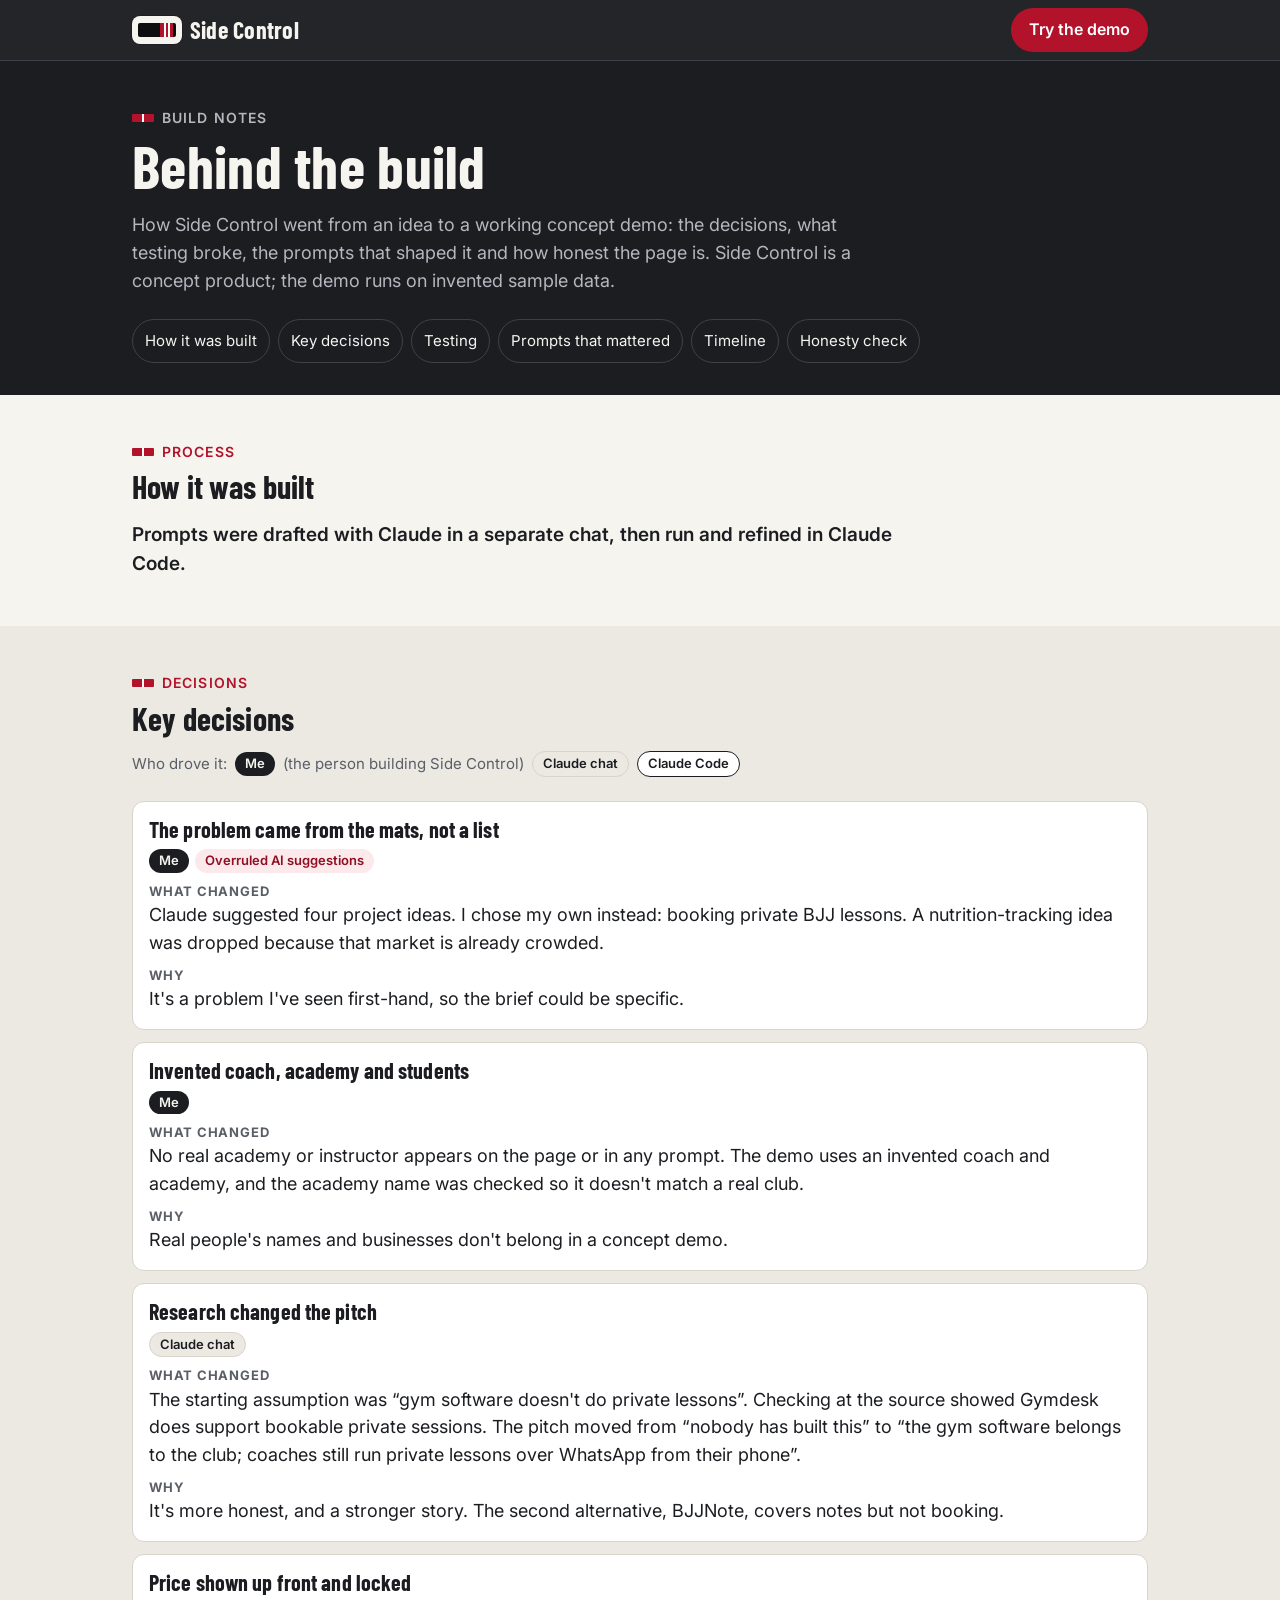
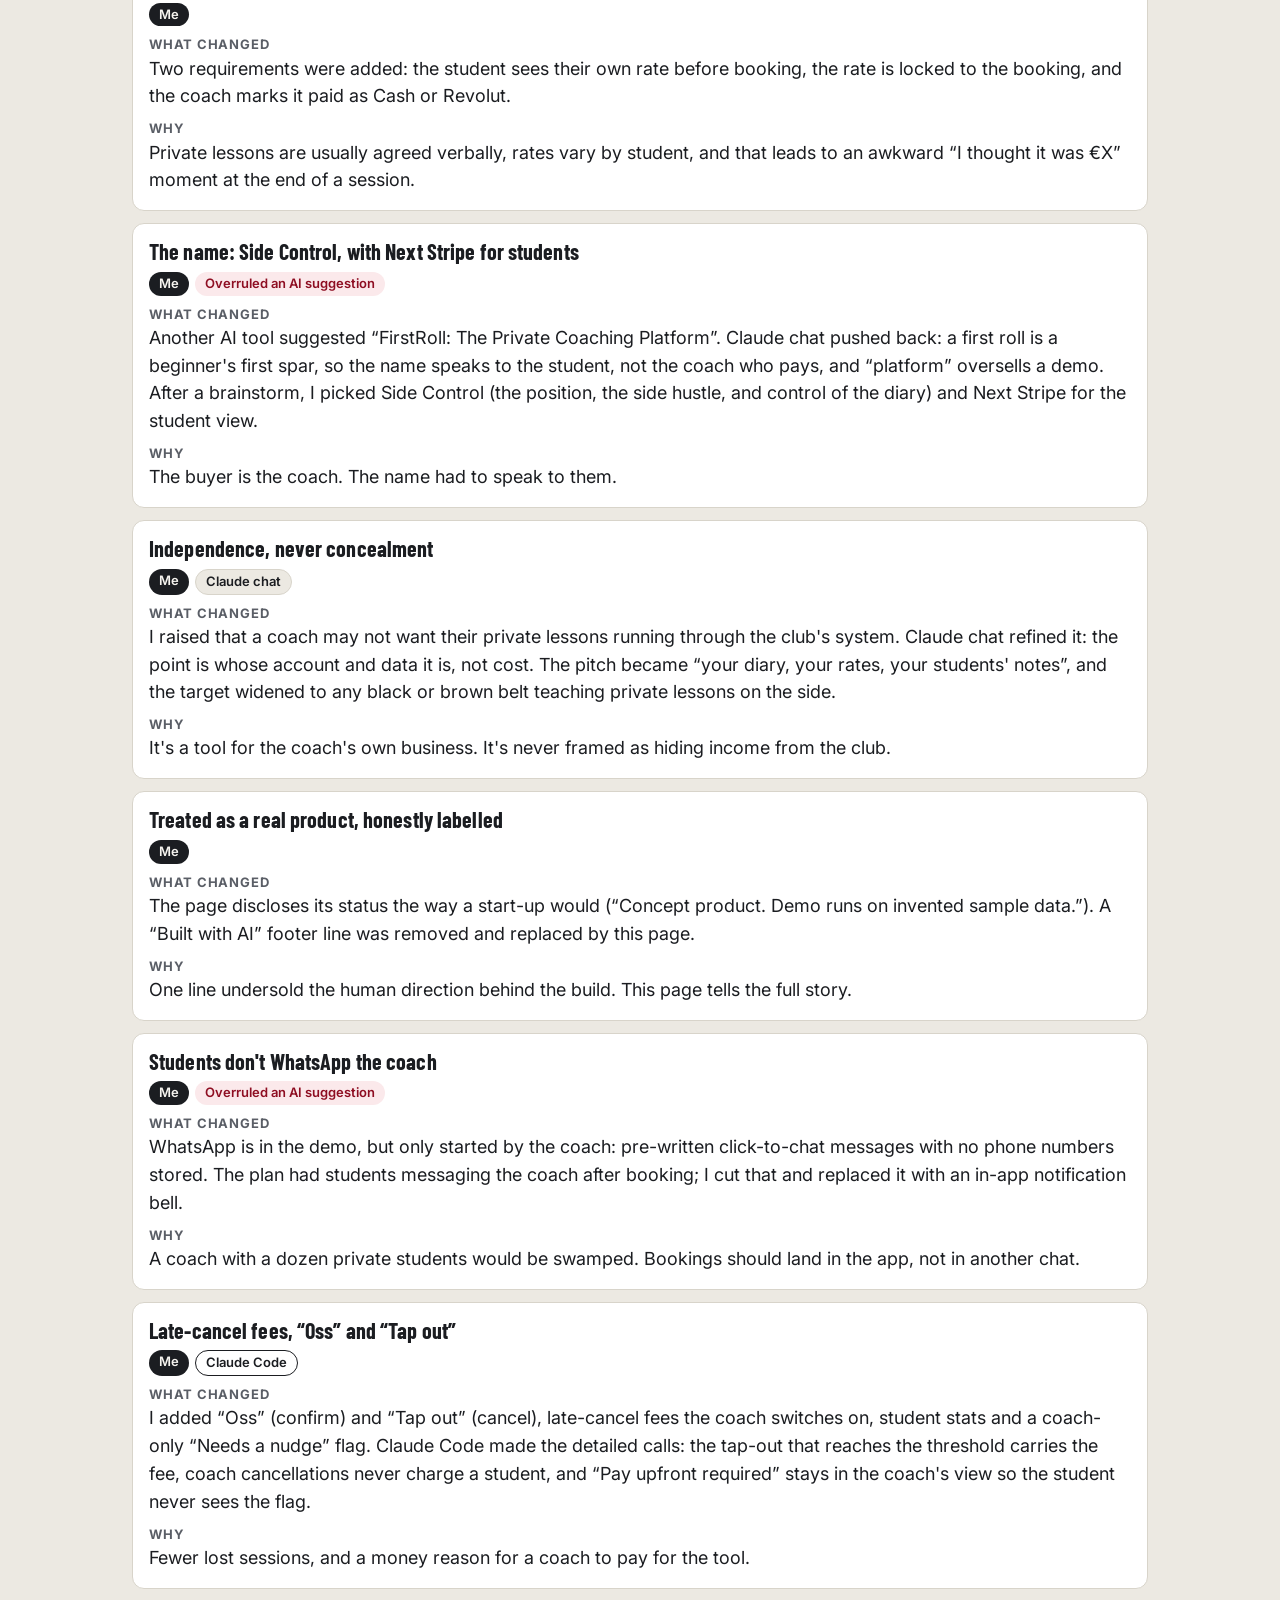
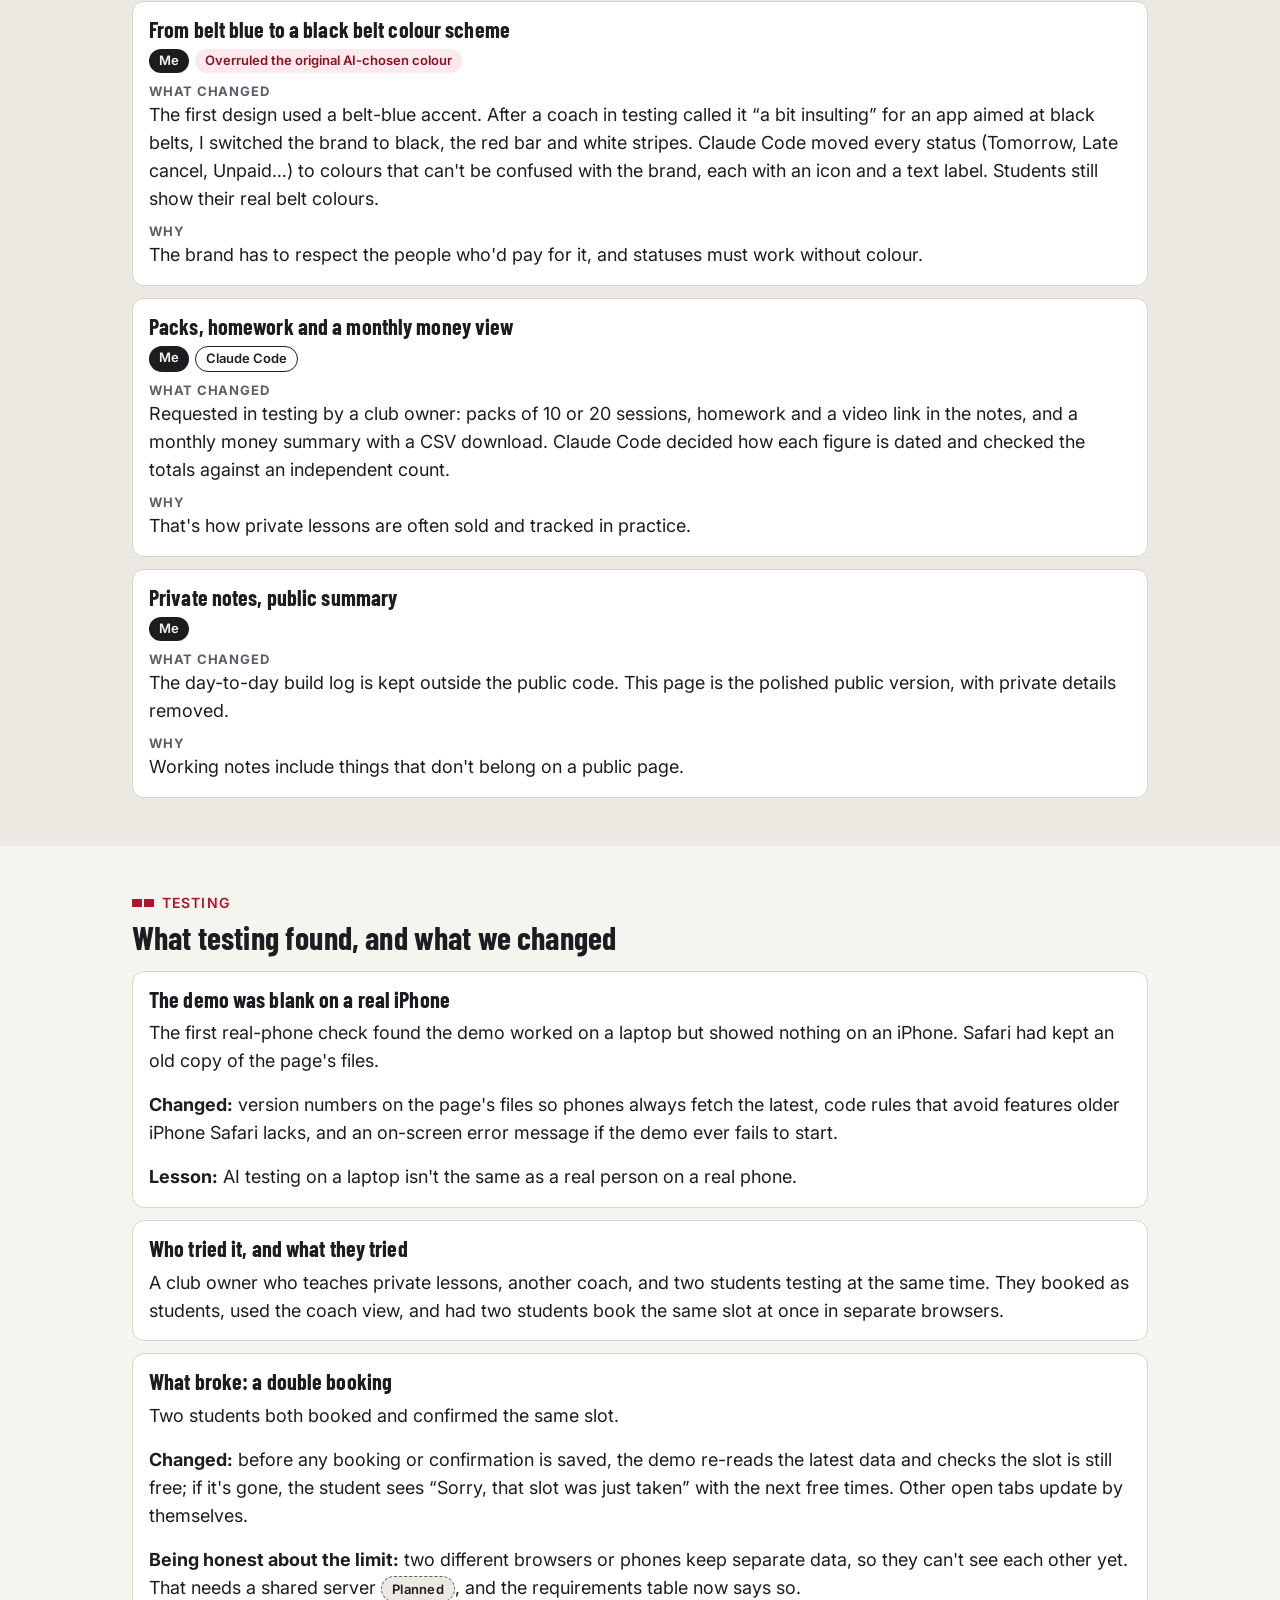
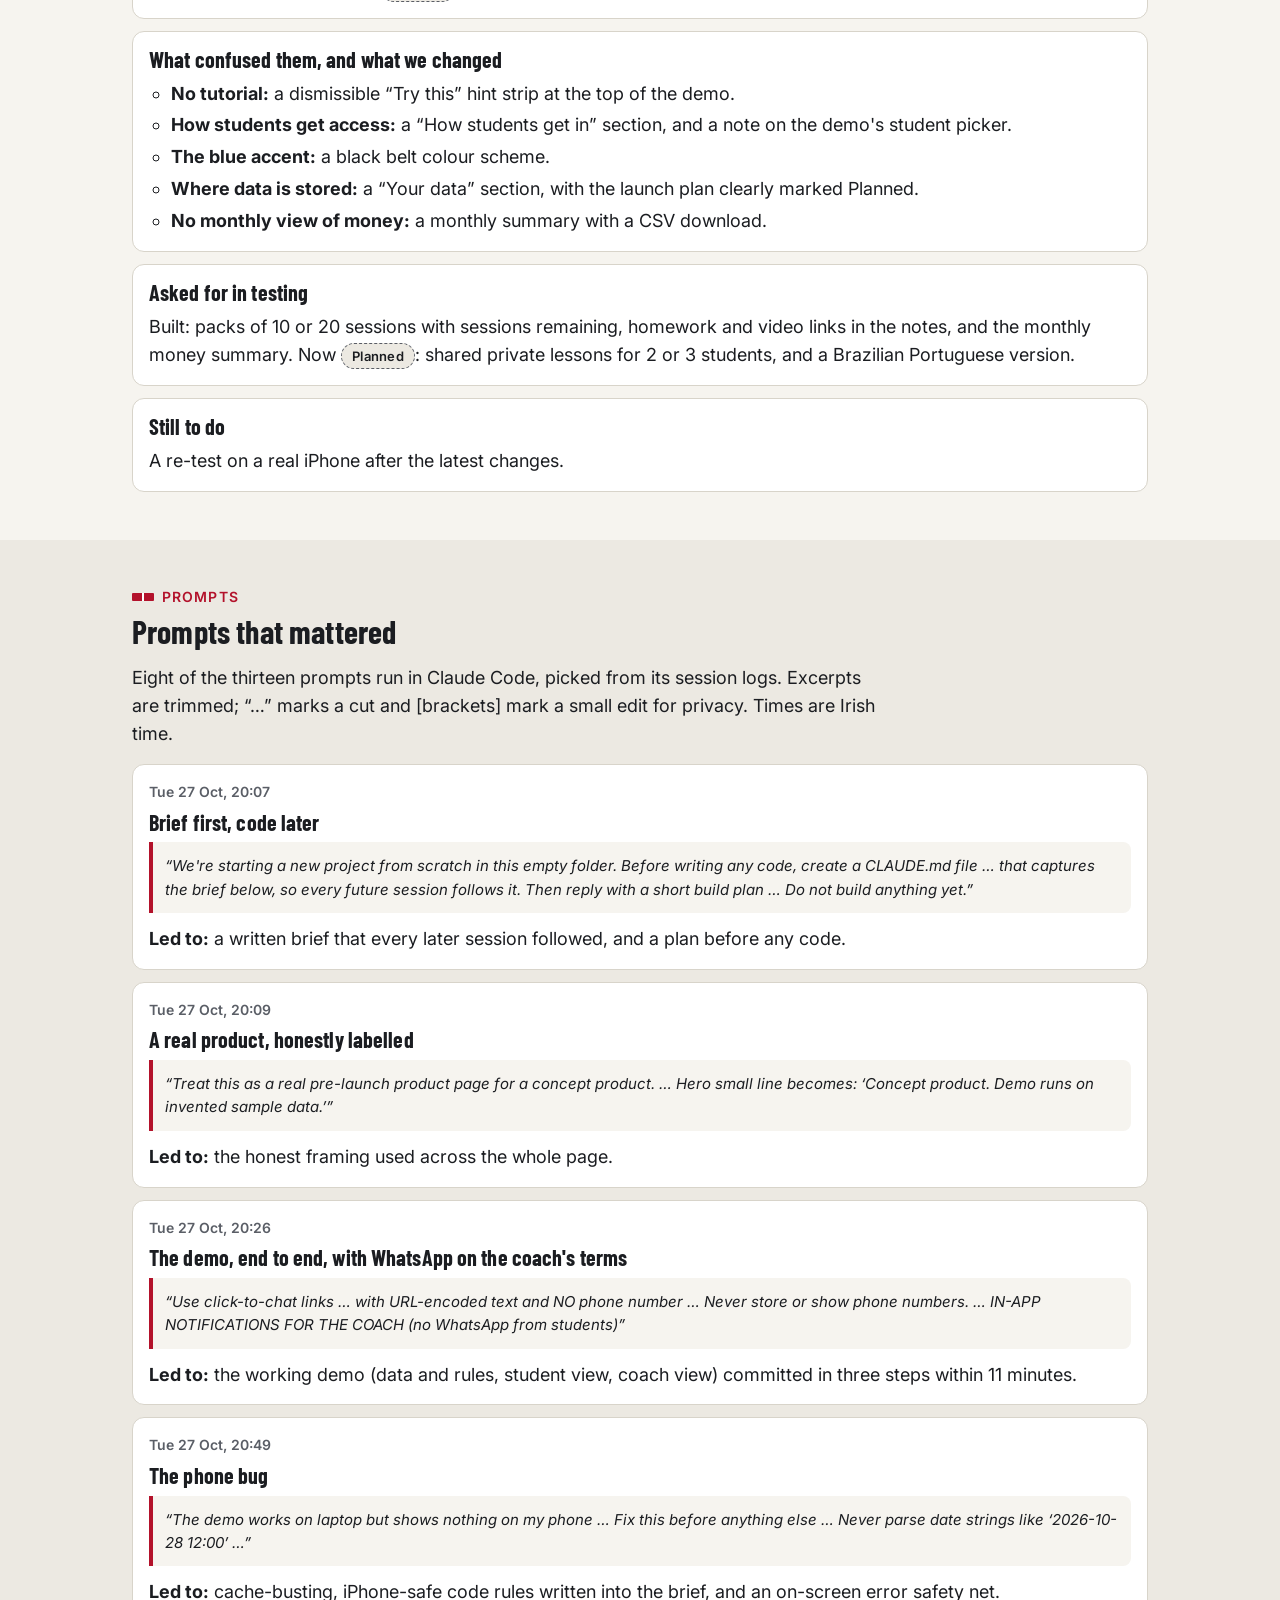
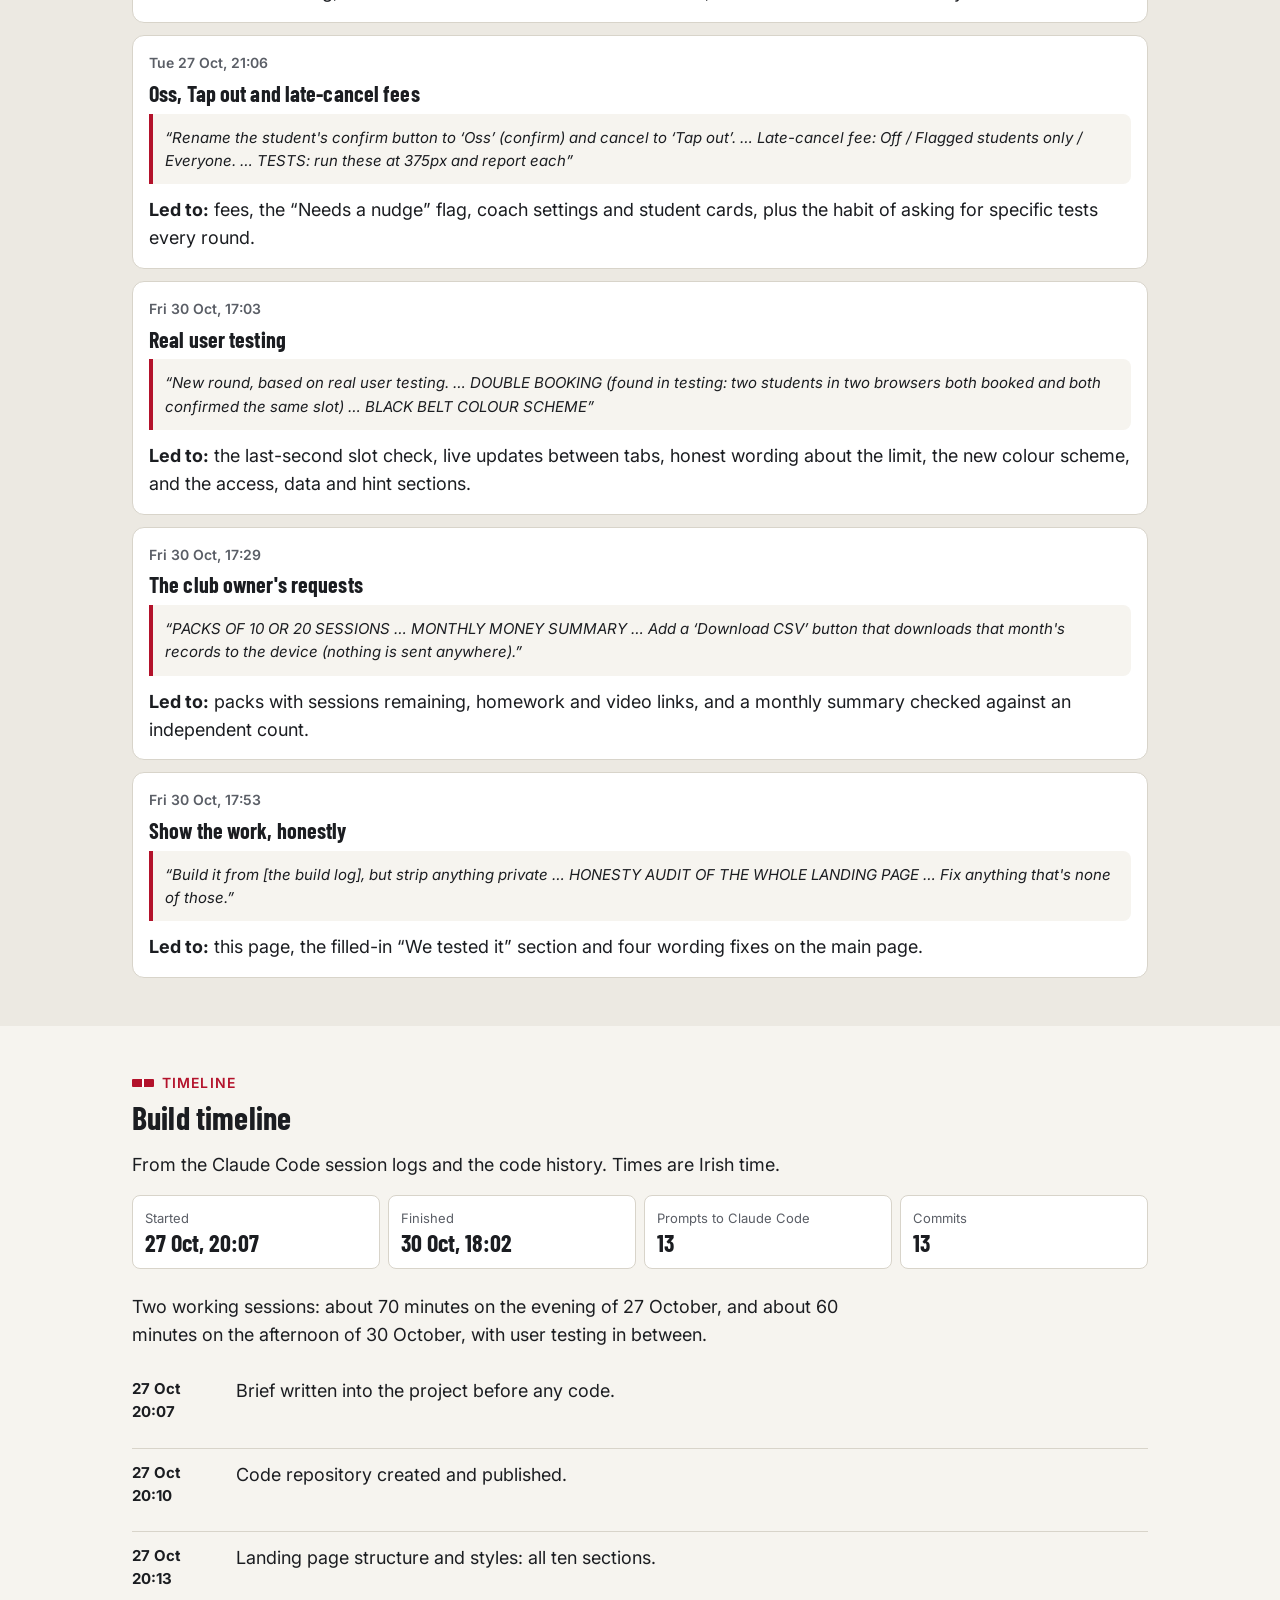
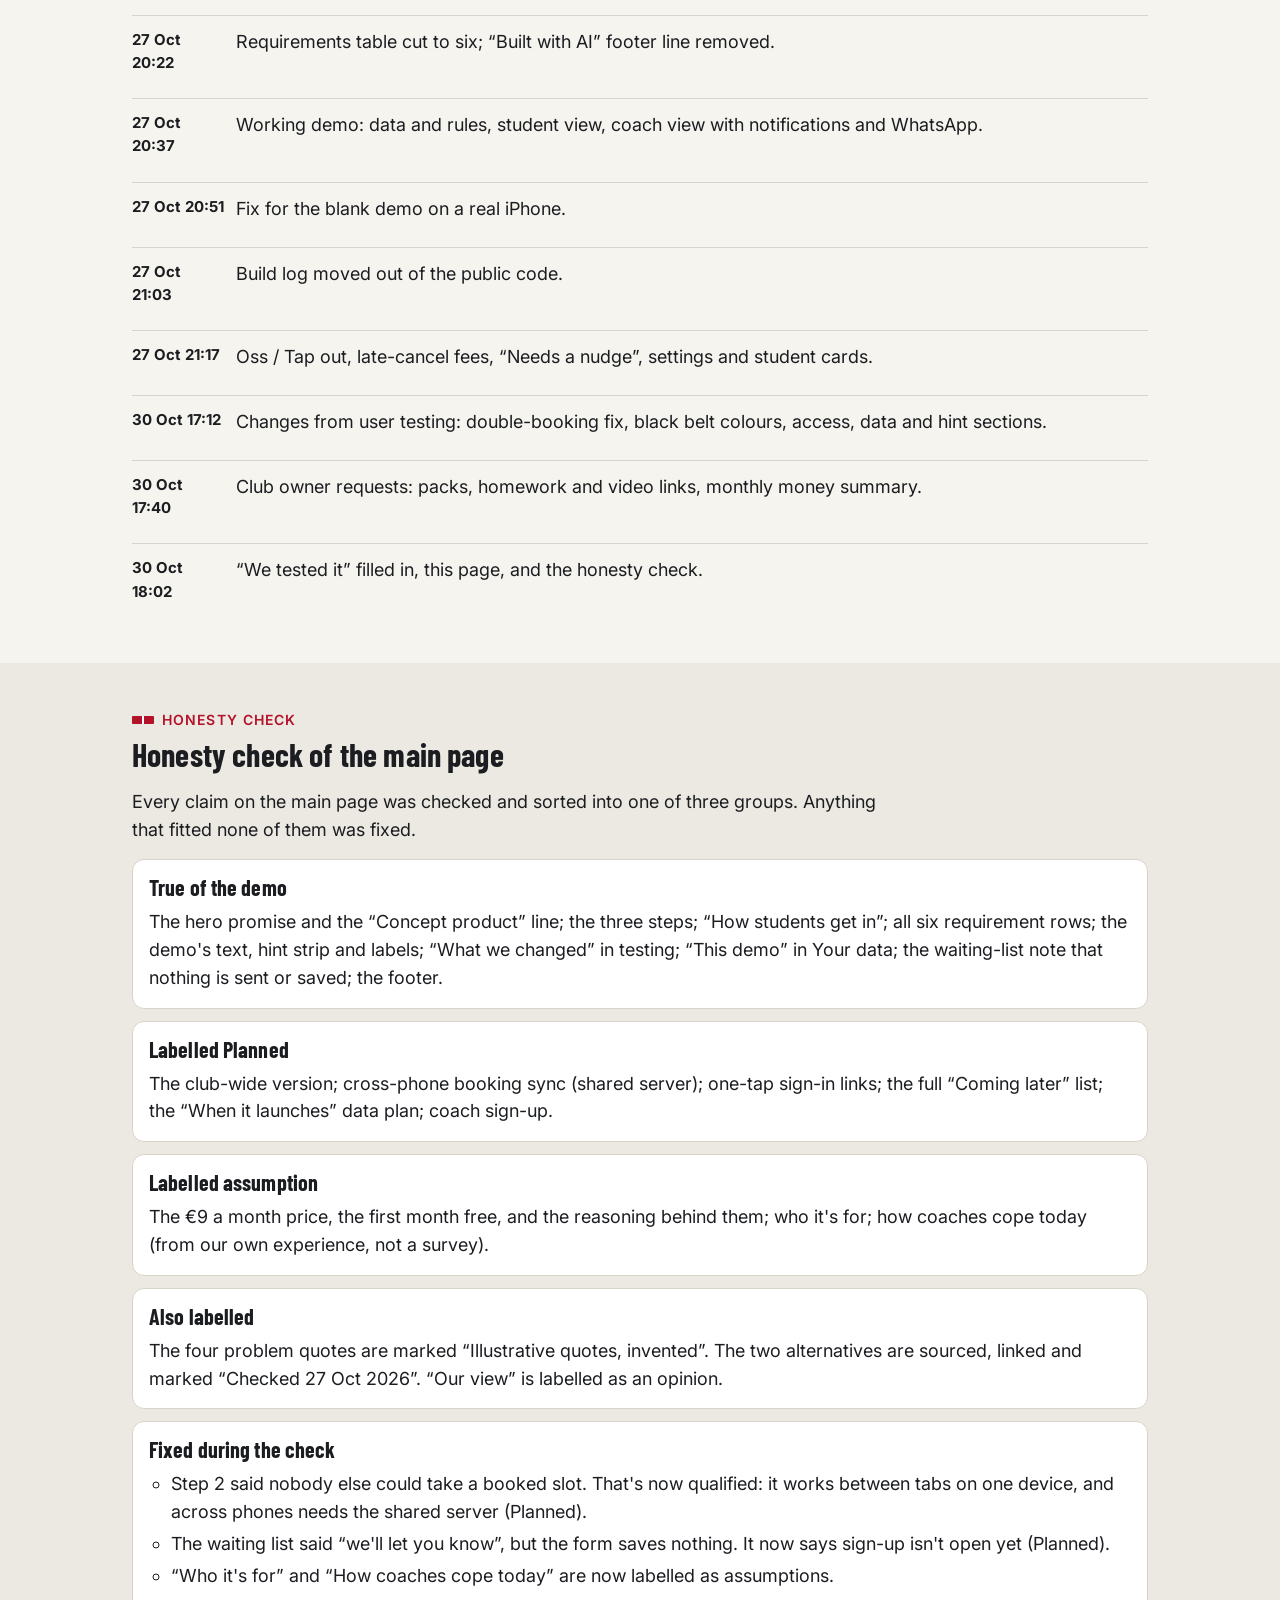
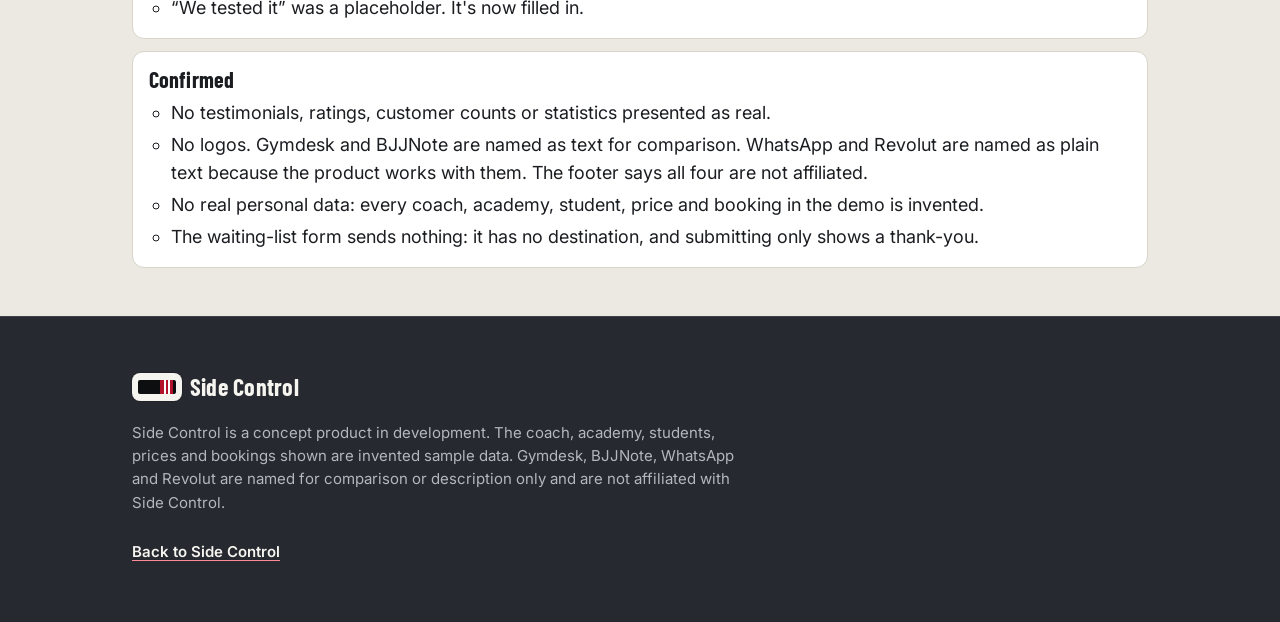
==== commit e2222fdb: "Readable belt logo, easier-to-find packs and monthly summary, version label From the founder's iPhon" ====
--- a/notes.html
+++ b/notes.html
@@ -9,7 +9,7 @@
   <link rel="preconnect" href="https://fonts.googleapis.com">
   <link rel="preconnect" href="https://fonts.gstatic.com" crossorigin>
   <link href="https://fonts.googleapis.com/css2?family=Barlow+Condensed:wght@600;700&family=Inter:wght@400;500;600;700&display=swap" rel="stylesheet">
-  <link rel="stylesheet" href="styles.css?v=8">
+  <link rel="stylesheet" href="styles.css?v=9">
 </head>
 <body class="notes">
   <a class="skip-link" href="#main">Skip to content</a>
--- a/styles.css
+++ b/styles.css
@@ -178,23 +178,36 @@
   letter-spacing: .01em;
 }
 /* The logo mark: a small black belt with the red bar and two white stripes */
+/* The logo mark sits on an off-white rounded chip, so the black belt reads on dark and light backgrounds */
 .brand__belt {
   position: relative;
-  width: 32px;
-  height: 12px;
+  flex: none;
+  width: 50px;
+  height: 28px;
+  border-radius: 8px;
+  background: var(--paper);
+  box-shadow: 0 0 0 1px rgba(0, 0, 0, .18);
+}
+/* The belt: black, with the red bar near the end */
+.brand__belt::before {
+  content: "";
+  position: absolute;
+  left: 6px;
+  top: 7px;
+  width: 38px;
+  height: 14px;
   border-radius: 2px;
-  background:
-    linear-gradient(90deg, transparent 0 16px, var(--red) 16px 29px, transparent 29px),
-    #0d0e10;
-  box-shadow: inset 0 0 0 1px rgba(255, 255, 255, .28);
-}
+  background: linear-gradient(90deg, transparent 0 22px, var(--red) 22px 35px, transparent 35px), #0d0e10;
+}
+/* Two white stripes on the red bar */
 .brand__belt::after {
   content: "";
   position: absolute;
-  top: 0; bottom: 0;
-  left: 19px;
+  left: 32px;
+  top: 7px;
   width: 7px;
-  background: repeating-linear-gradient(90deg, var(--stripe) 0 2px, transparent 2px 5px);
+  height: 14px;
+  background: repeating-linear-gradient(90deg, var(--stripe) 0 2px, transparent 2px 4px);
 }
 
 /* Section accent: a tiny belt bar before each eyebrow label */
@@ -275,21 +288,6 @@
 .mini__price { color: var(--muted); font-weight: 500; }
 .mini__state { text-align: right; font-size: 14px; }
 .mini__state--open { color: var(--ok); }
-/* Black belt along the bottom of the card, with the red bar and white stripes */
-.mini__belt {
-  display: flex;
-  height: 10px;
-  margin: var(--s4) calc(var(--s4) * -1) calc(var(--s4) * -1);
-  background: #0d0e10;
-}
-.mini__belt span:first-child { flex: 1; }
-.mini__belt span:last-child {
-  width: 30%;
-  margin-right: 12%;
-  background:
-    repeating-linear-gradient(90deg, transparent 0 8px, var(--stripe) 8px 12px) 10px 0 / 40px 100% no-repeat,
-    var(--red);
-}
 
 /* ---------- Sections ---------- */
 .section { padding: var(--s8) 0; }
@@ -1209,3 +1207,16 @@
   .notes-hero h1 { font-size: 60px; }
 }
 .who__label { margin: 0 0 var(--s3); font-size: 15px; color: var(--muted); }
+
+/* ---------- Phone-test round: packs on the Diary, version label ---------- */
+.packs-ov { list-style: none; margin: 0; padding: 0; display: grid; gap: var(--s2); }
+.packs-ov__row {
+  display: flex; justify-content: space-between; align-items: center; gap: var(--s3);
+  padding: var(--s3) var(--s4); background: var(--white); border: 1px solid var(--line);
+  border-left: 4px solid var(--ink); border-radius: var(--radius-sm);
+}
+.packs-ov__row--warn { border-left-color: var(--warn); background: #fffaf1; }
+.packs-ov__name { margin: 0; font-weight: 600; }
+.packs-ov__meta { margin: 2px 0 0; font-size: 15px; color: var(--muted); }
+.packs-ov__row .btn { flex: none; }
+.demo__version { display: inline-block; font-weight: 600; color: var(--ink); }
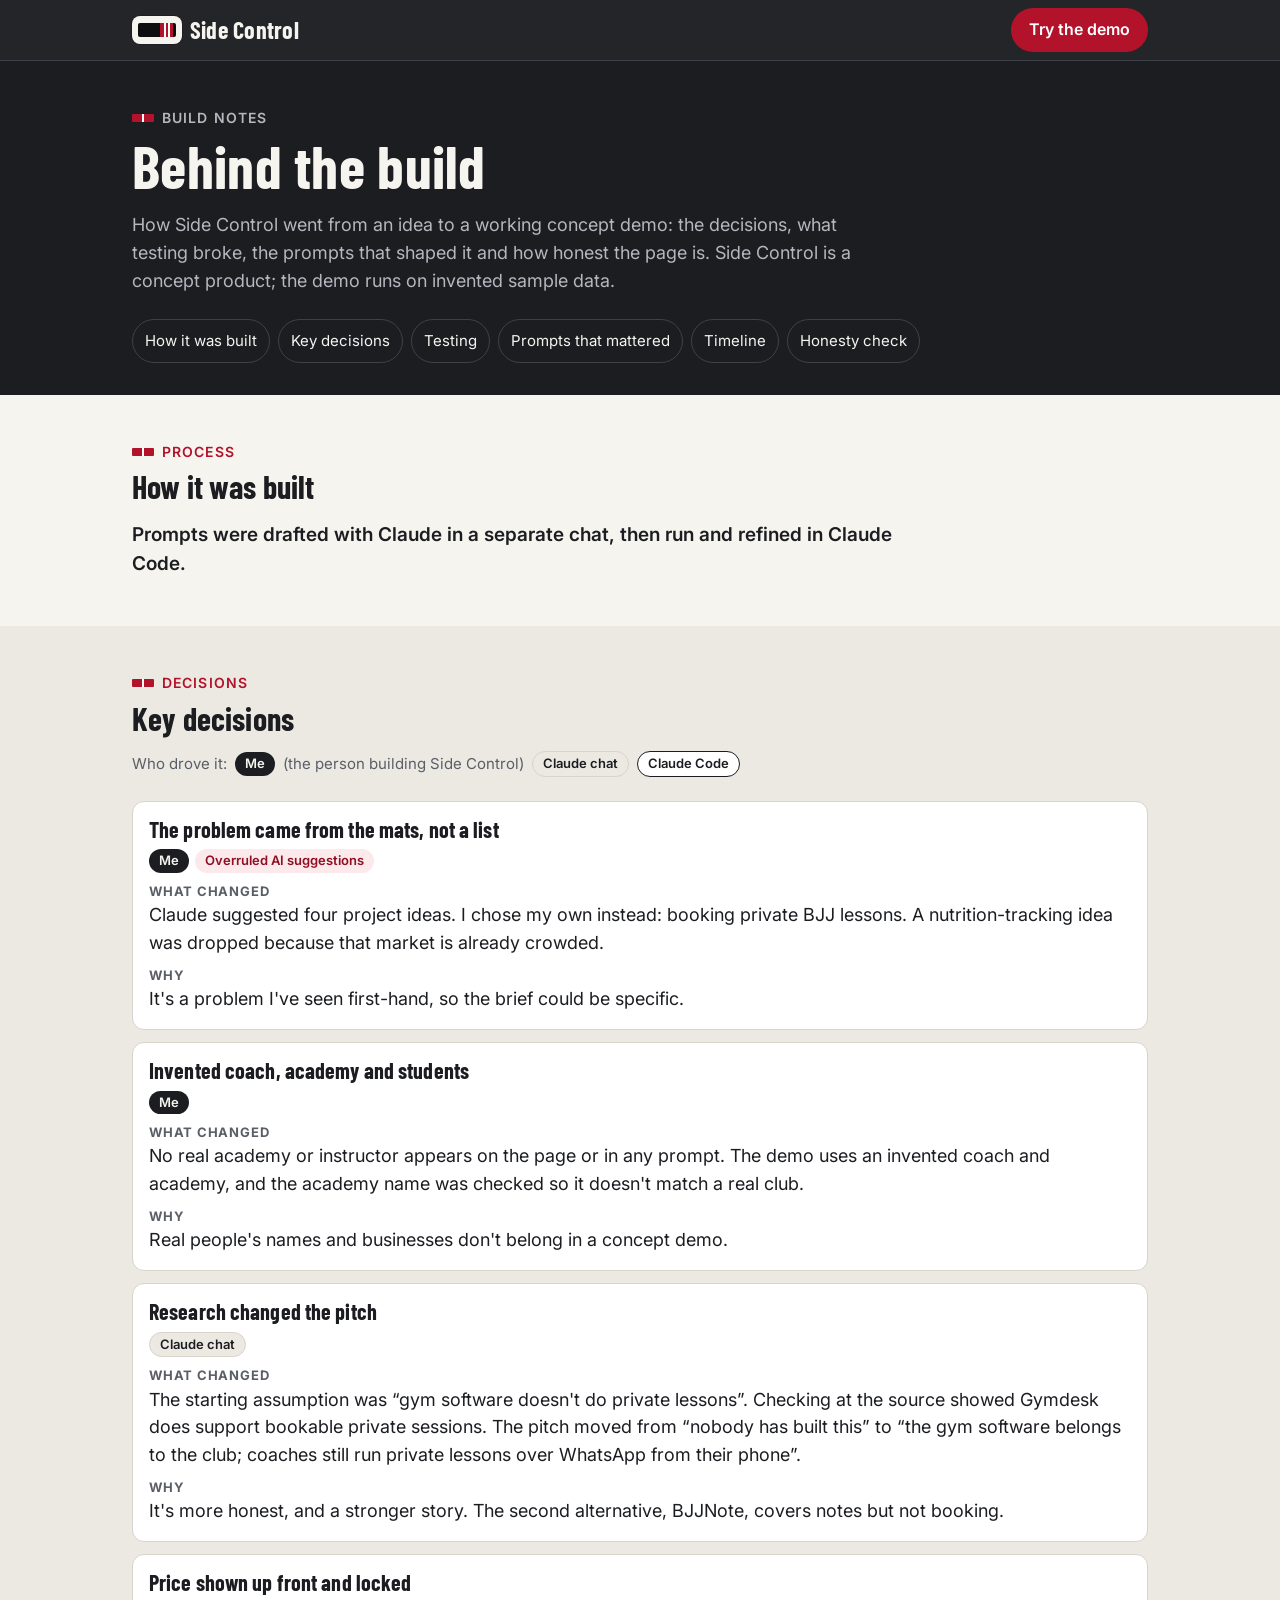
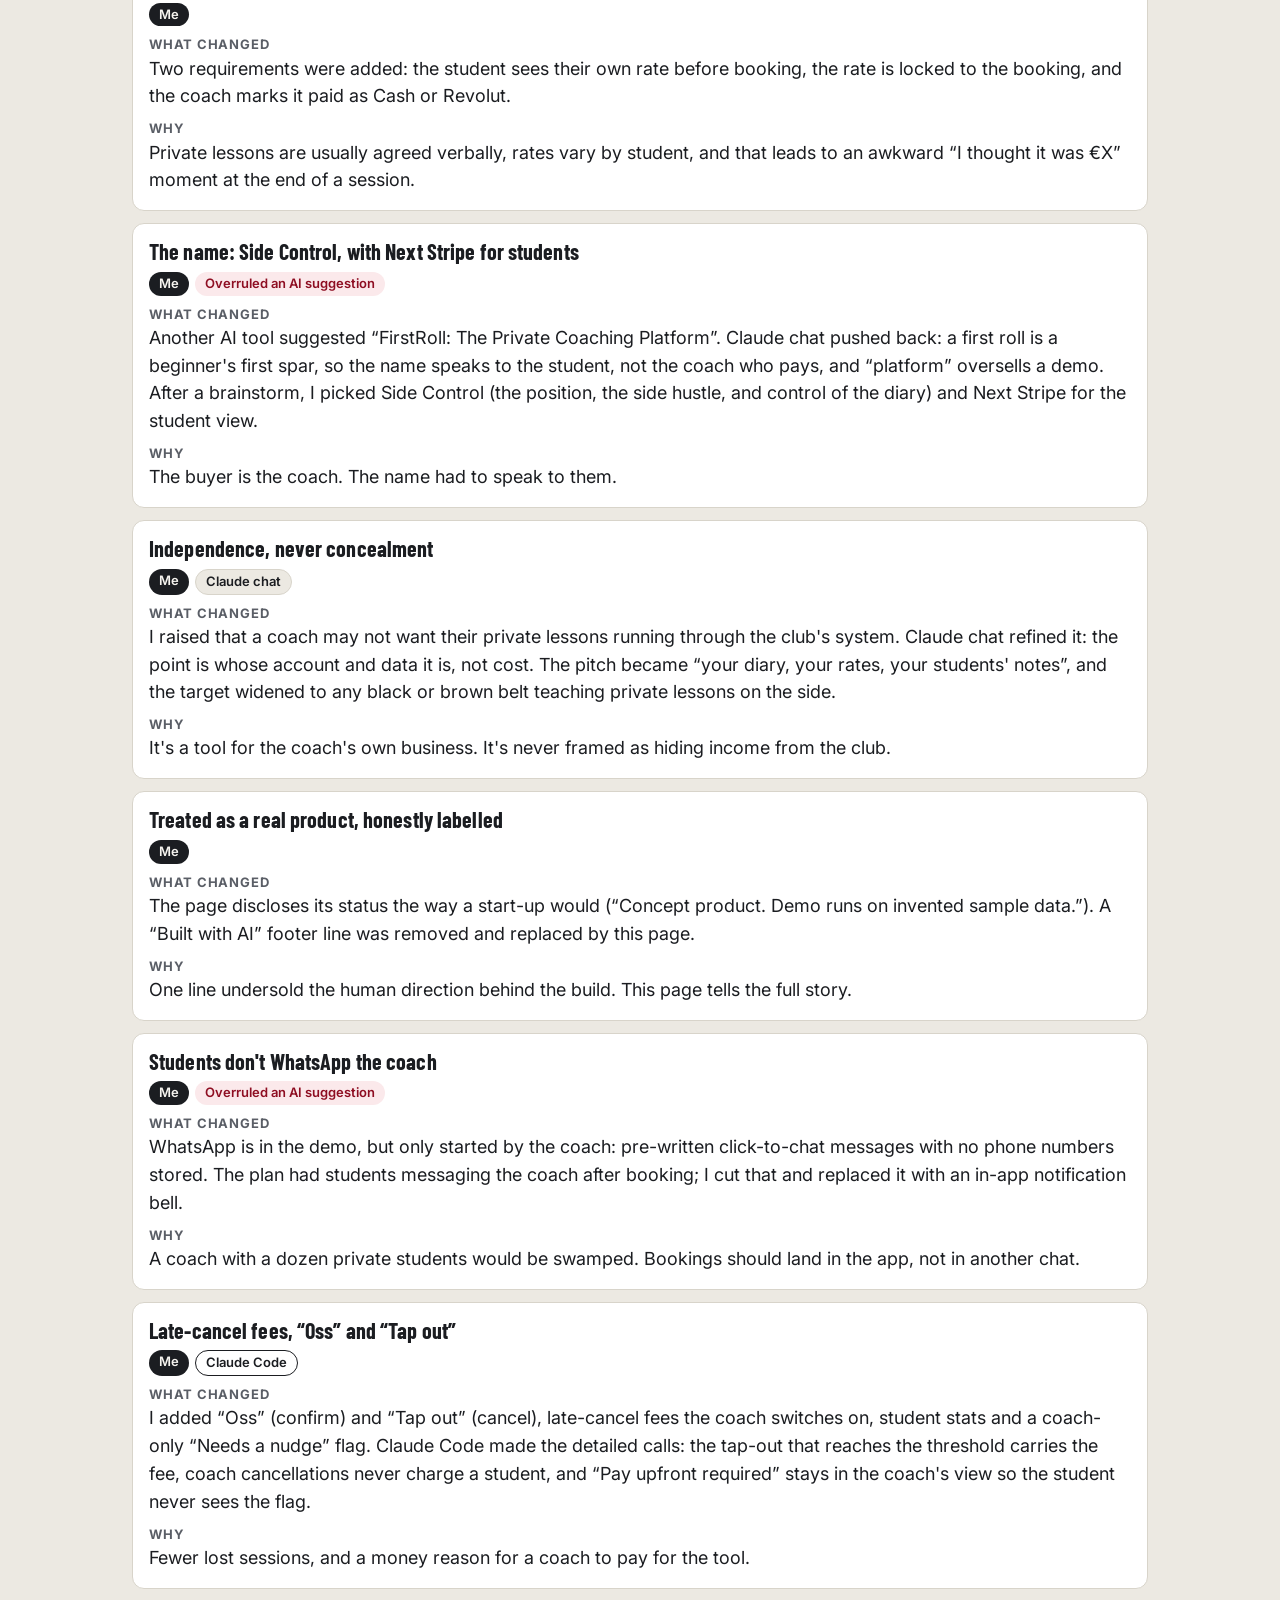
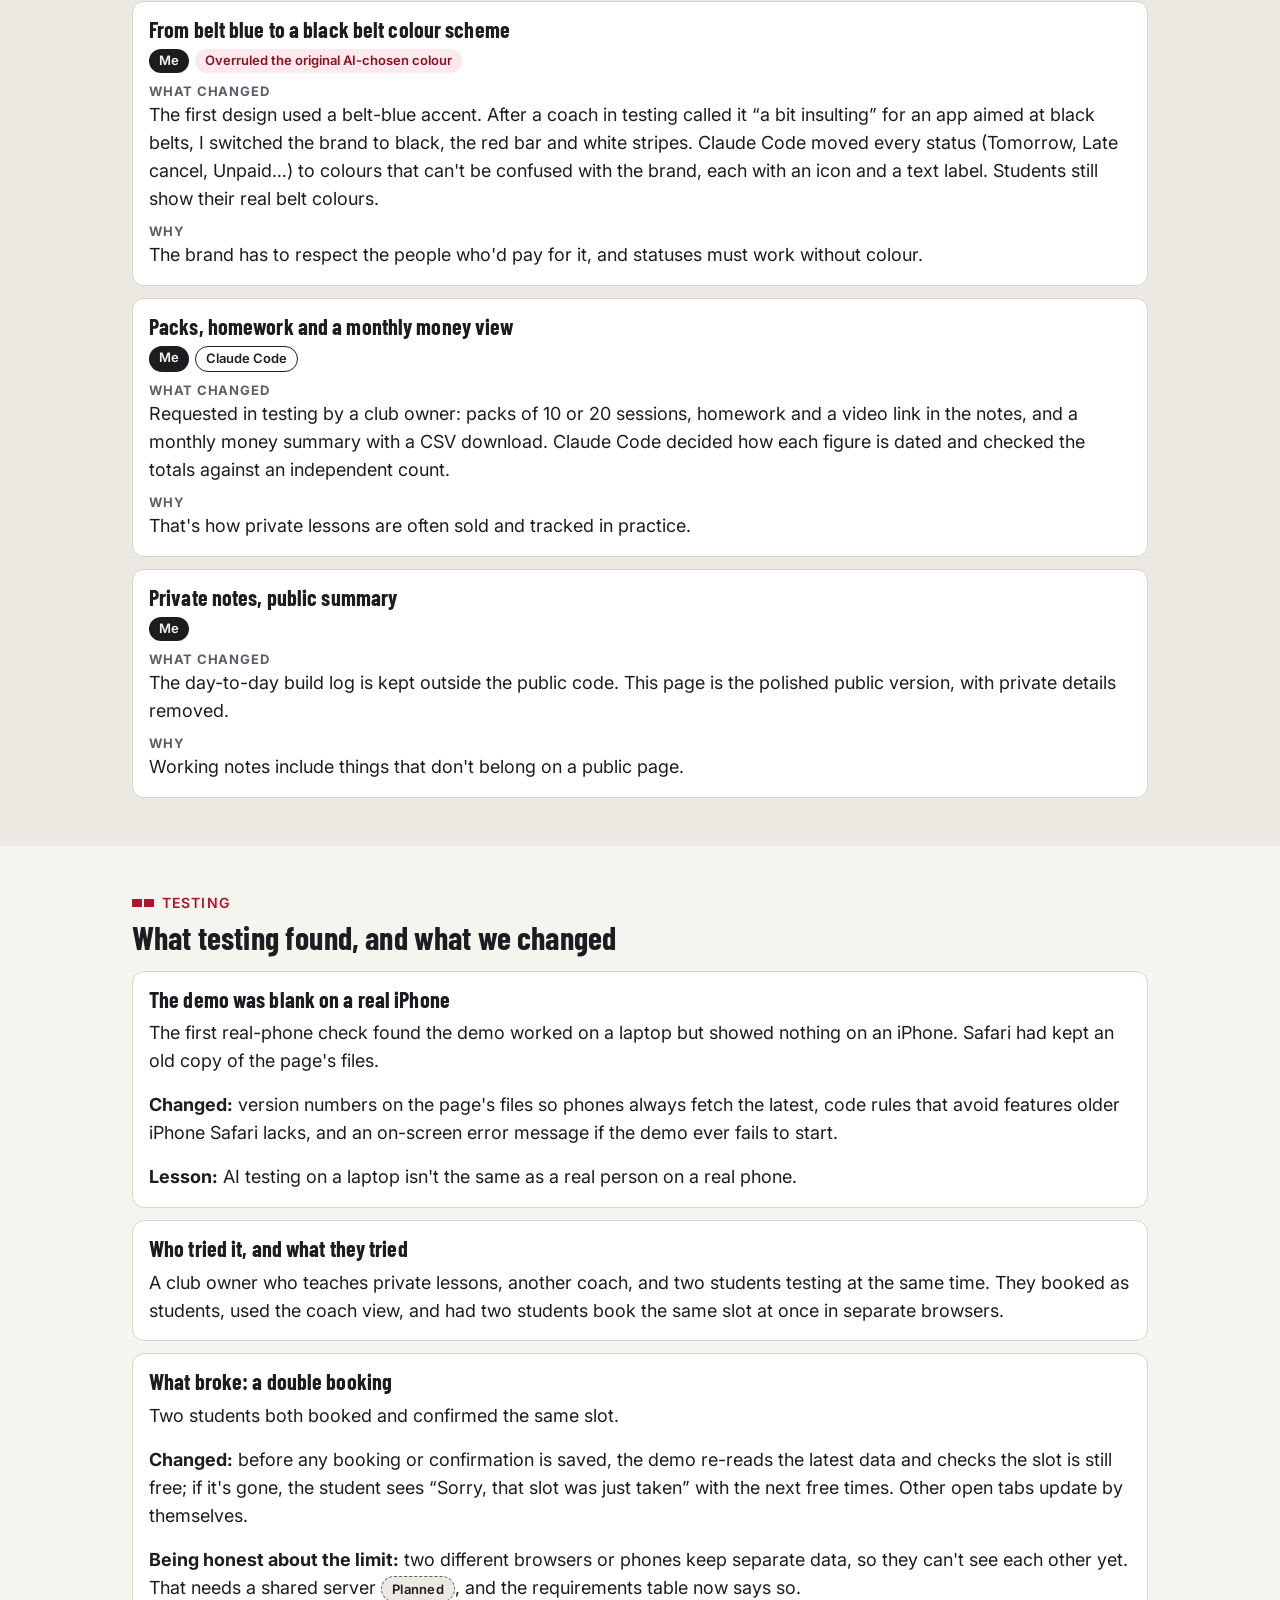
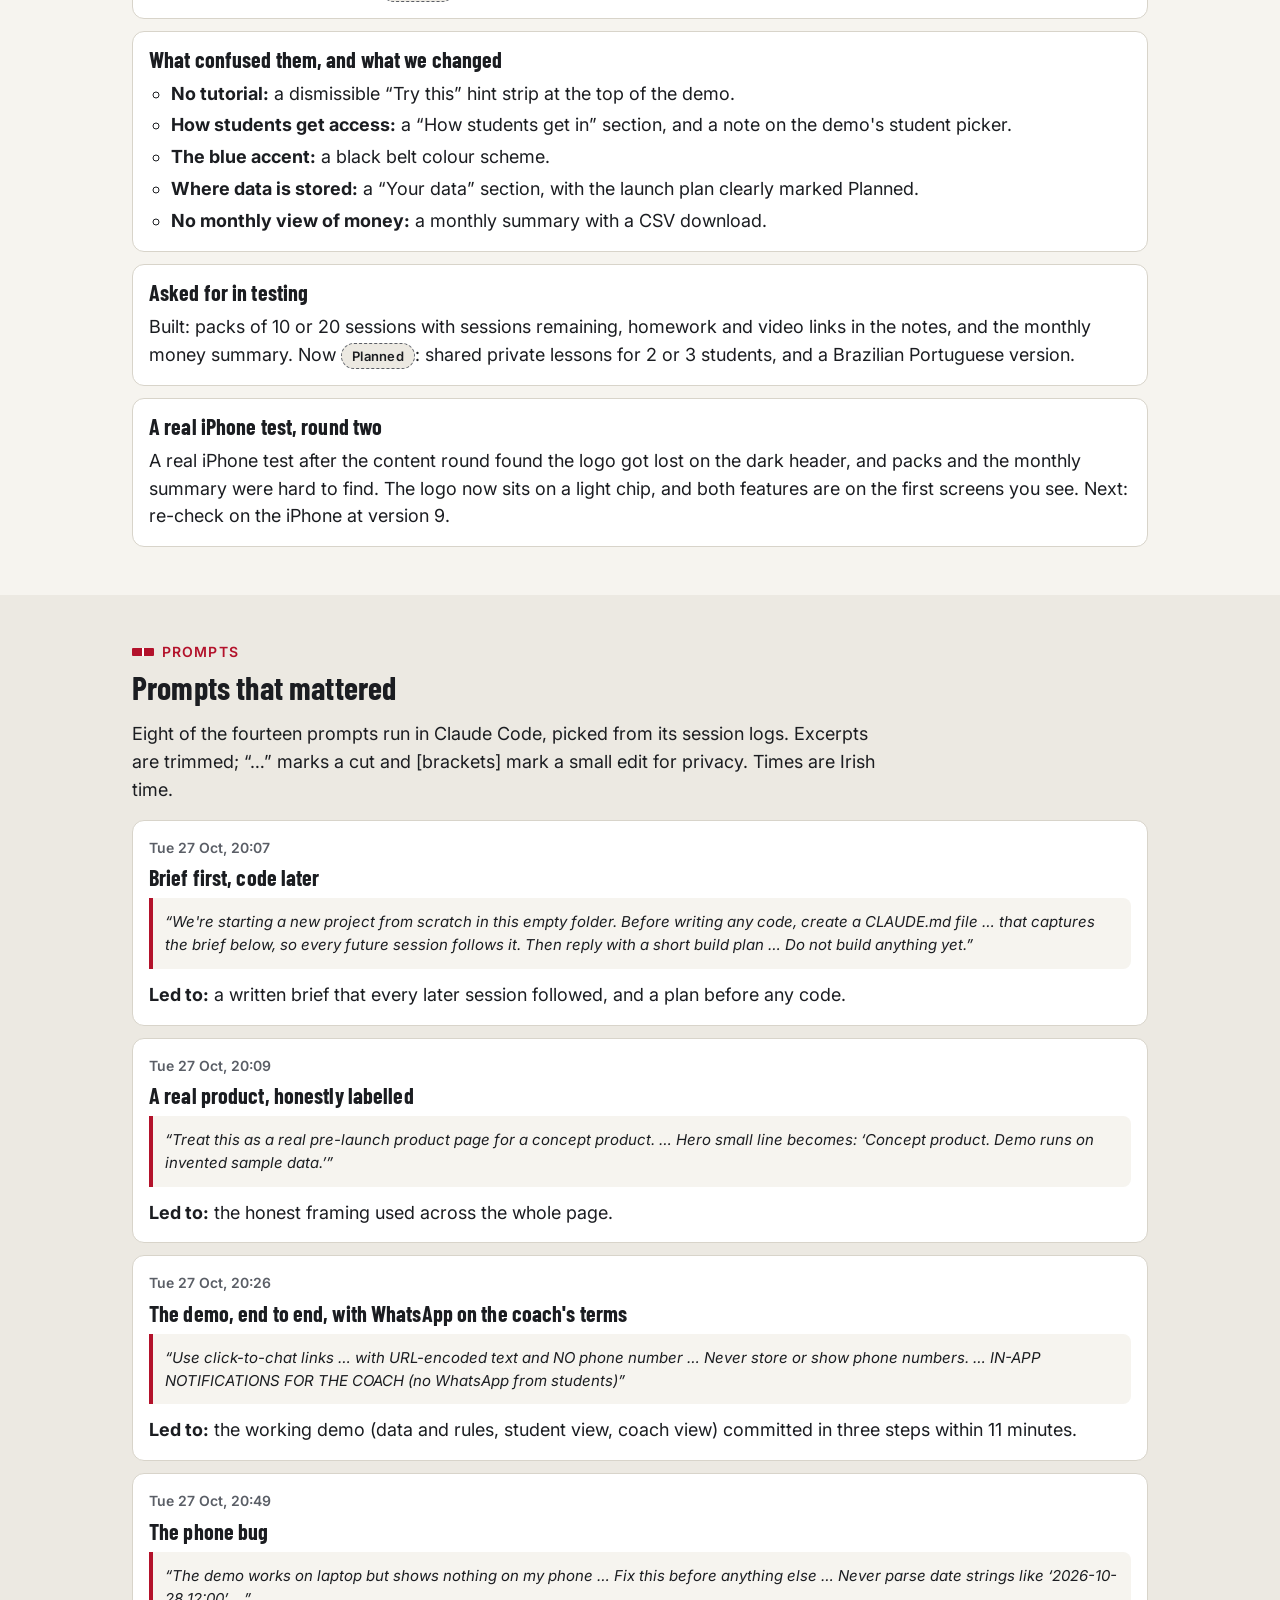
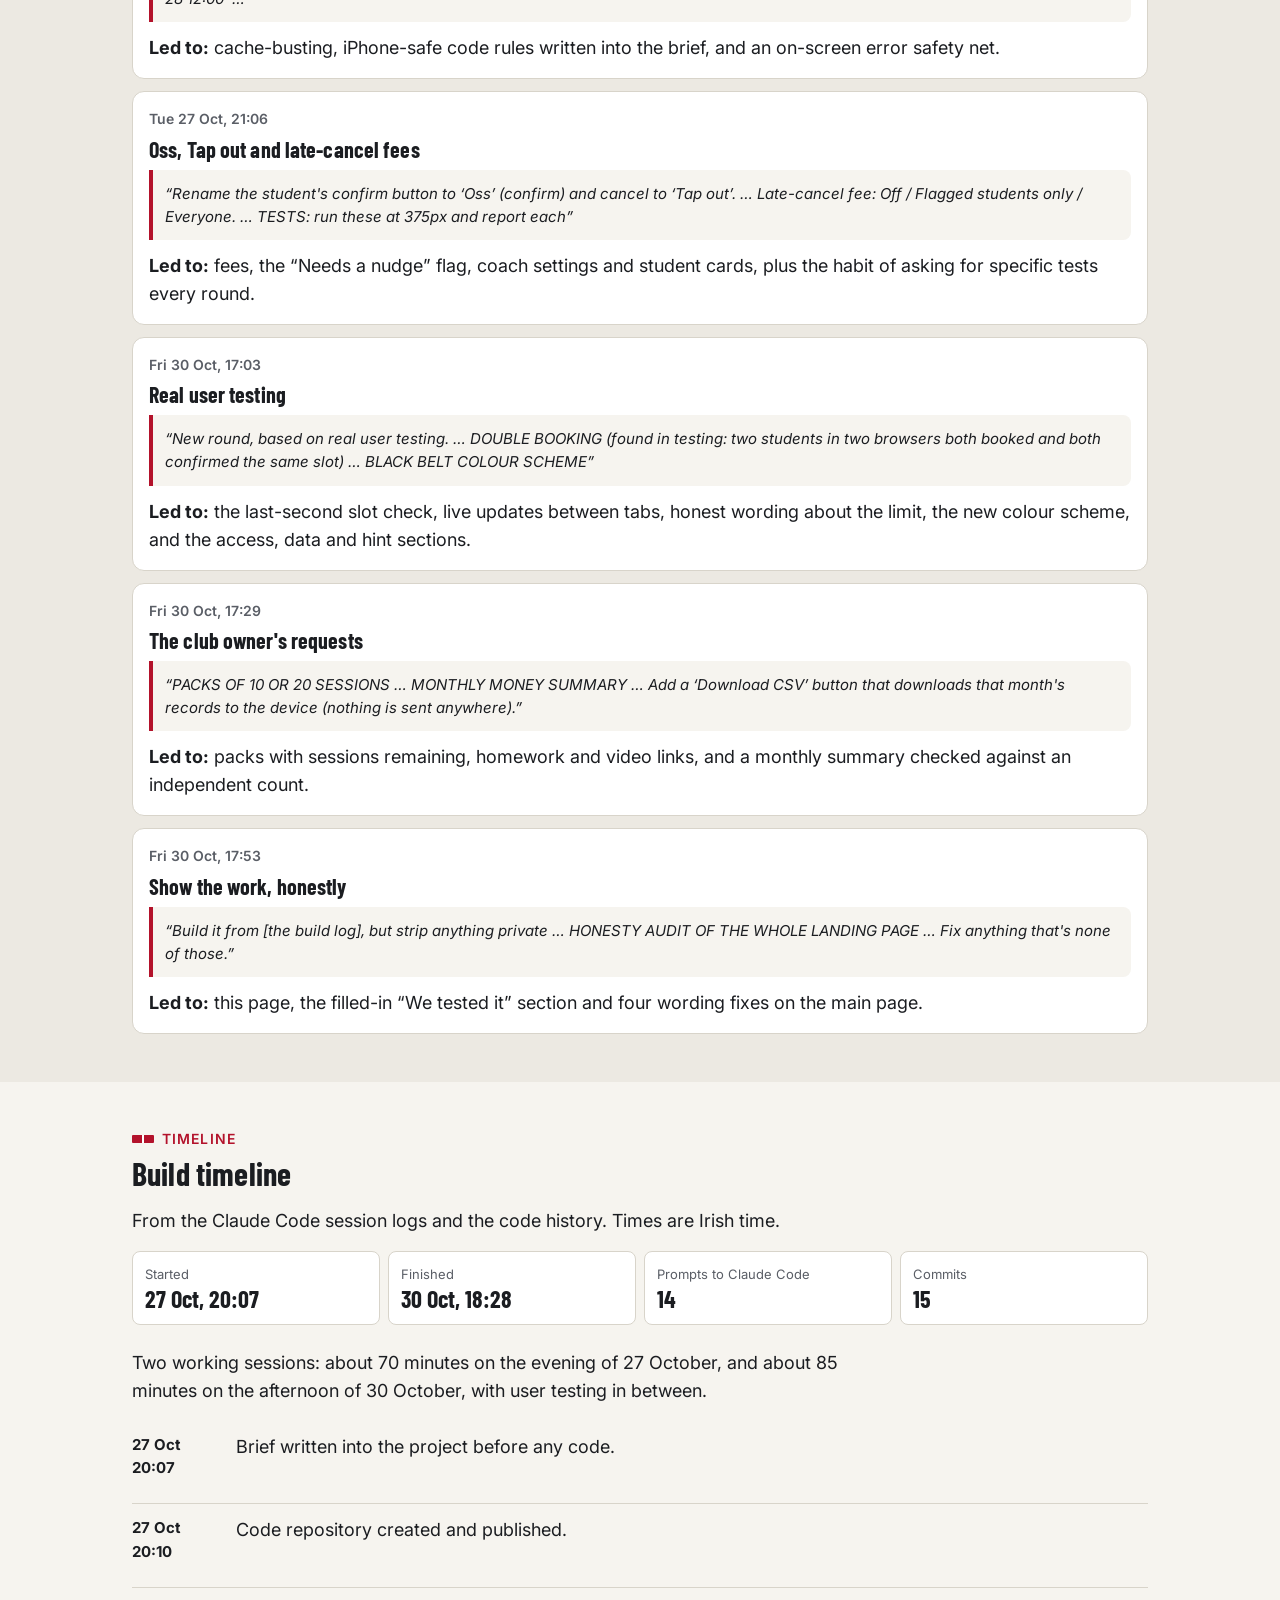
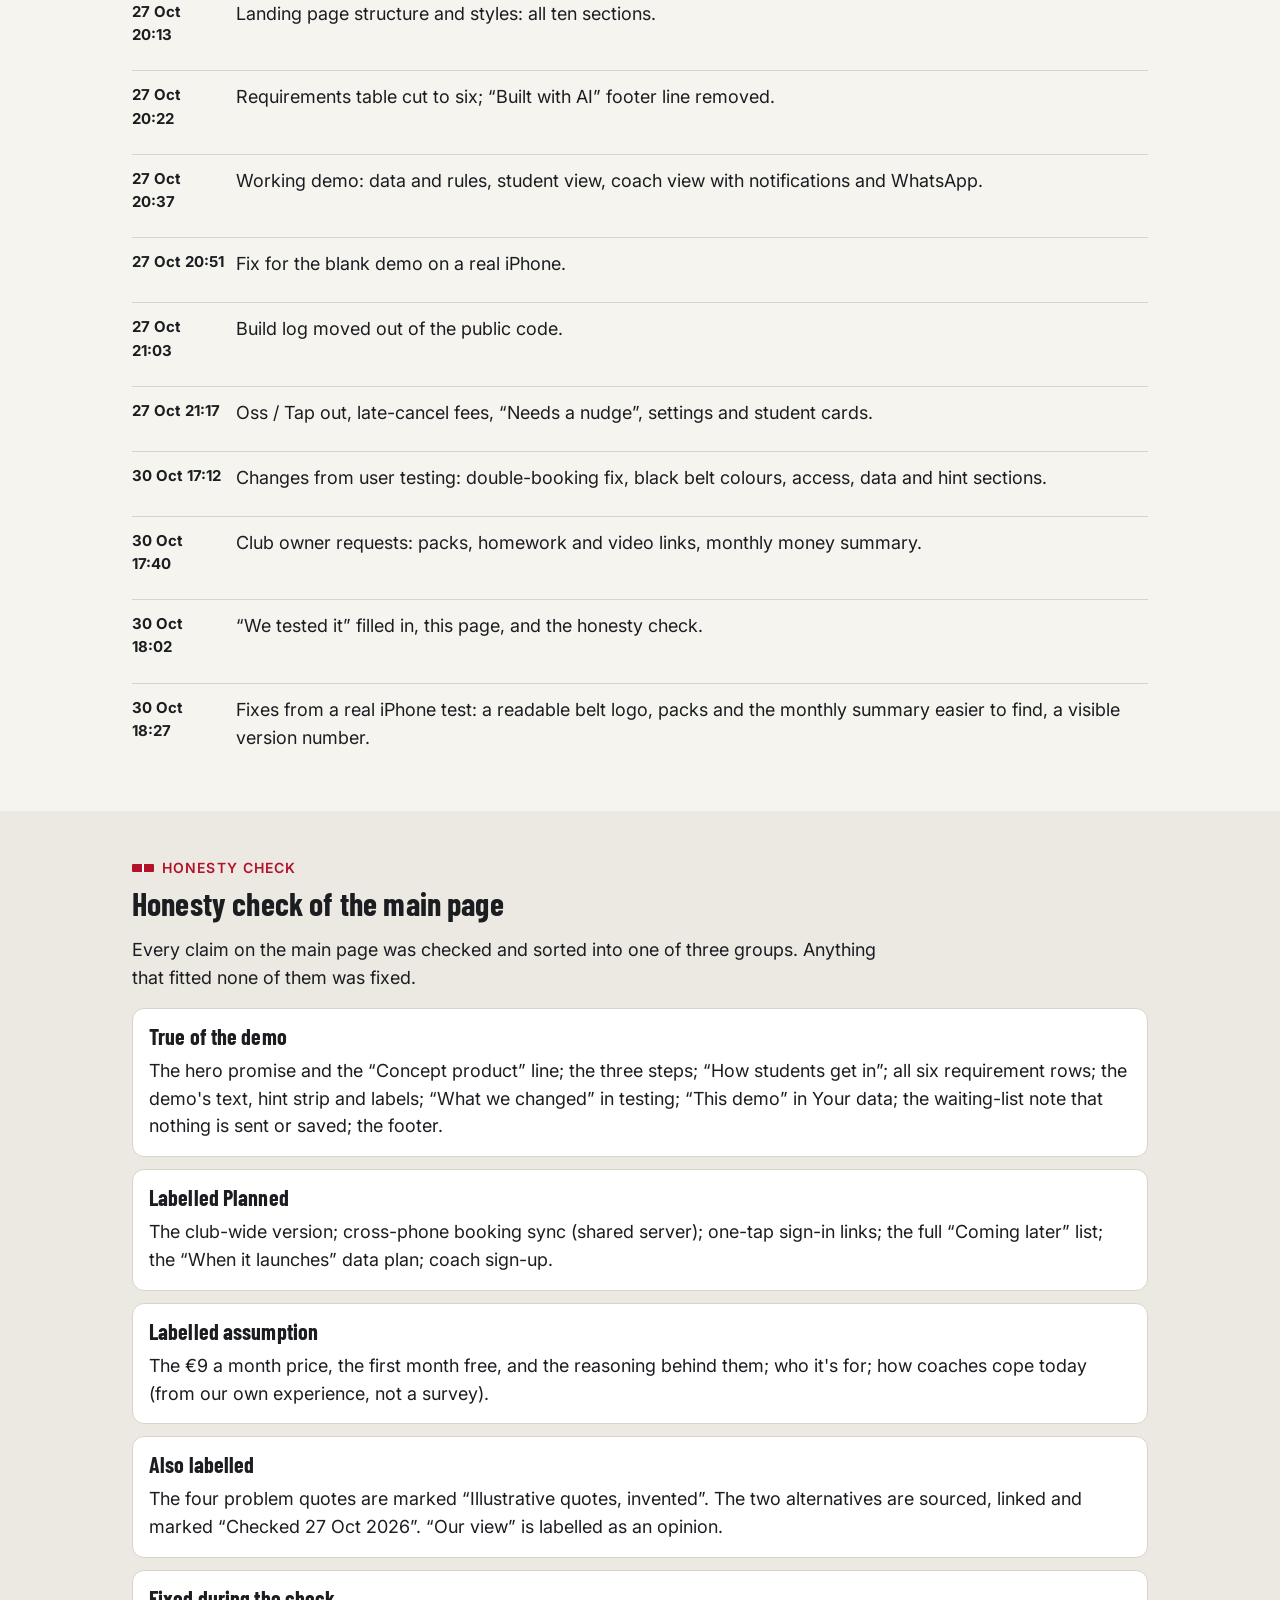
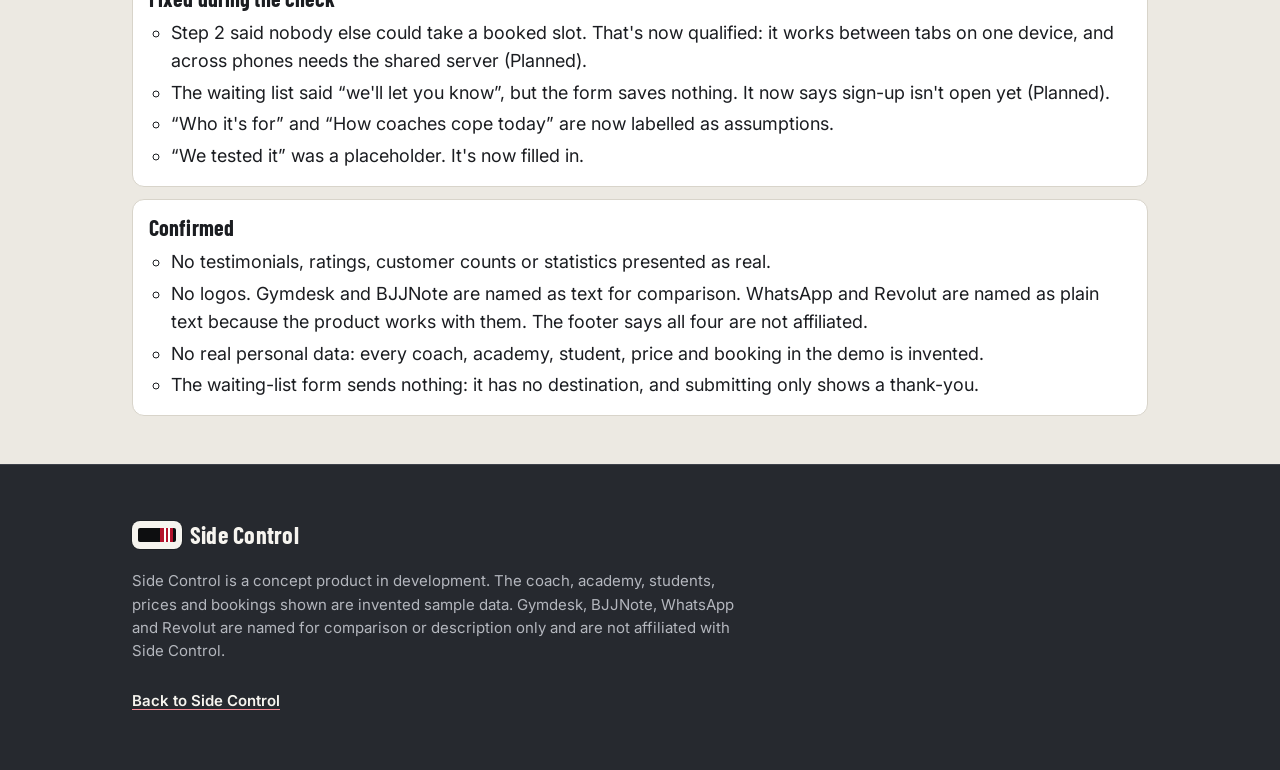
==== commit f58ebf79: "Bring the Behind the build timeline up to date after the phone-test fixes Co-Authored-By: Claude Opu" ====
--- a/notes.html
+++ b/notes.html
@@ -198,8 +198,8 @@
             <p>Built: packs of 10 or 20 sessions with sessions remaining, homework and video links in the notes, and the monthly money summary. Now <span class="tag tag--planned">Planned</span>: shared private lessons for 2 or 3 students, and a Brazilian Portuguese version.</p>
           </li>
           <li>
-            <h3>Still to do</h3>
-            <p>A re-test on a real iPhone after the latest changes.</p>
+            <h3>A real iPhone test, round two</h3>
+            <p>A real iPhone test after the content round found the logo got lost on the dark header, and packs and the monthly summary were hard to find. The logo now sits on a light chip, and both features are on the first screens you see. Next: re-check on the iPhone at version 9.</p>
           </li>
         </ol>
       </div>
@@ -210,7 +210,7 @@
       <div class="container">
         <p class="eyebrow">Prompts</p>
         <h2 id="prompts-title">Prompts that mattered</h2>
-        <p>Eight of the thirteen prompts run in Claude Code, picked from its session logs. Excerpts are trimmed; “…” marks a cut and [brackets] mark a small edit for privacy. Times are Irish time.</p>
+        <p>Eight of the fourteen prompts run in Claude Code, picked from its session logs. Excerpts are trimmed; “…” marks a cut and [brackets] mark a small edit for privacy. Times are Irish time.</p>
         <ol class="prompts">
           <li class="prompt">
             <p class="prompt__time"><time datetime="2026-10-27T20:07">Tue 27 Oct, 20:07</time></p>
@@ -272,11 +272,11 @@
         <p>From the Claude Code session logs and the code history. Times are Irish time.</p>
         <dl class="timeline-facts">
           <div><dt>Started</dt><dd>27 Oct, 20:07</dd></div>
-          <div><dt>Finished</dt><dd>30 Oct, 18:02</dd></div>
-          <div><dt>Prompts to Claude Code</dt><dd>13</dd></div>
-          <div><dt>Commits</dt><dd>13</dd></div>
+          <div><dt>Finished</dt><dd>30 Oct, 18:28</dd></div>
+          <div><dt>Prompts to Claude Code</dt><dd>14</dd></div>
+          <div><dt>Commits</dt><dd>15</dd></div>
         </dl>
-        <p>Two working sessions: about 70 minutes on the evening of 27 October, and about 60 minutes on the afternoon of 30 October, with user testing in between.</p>
+        <p>Two working sessions: about 70 minutes on the evening of 27 October, and about 85 minutes on the afternoon of 30 October, with user testing in between.</p>
         <ol class="timeline">
           <li><time datetime="2026-10-27T20:07">27 Oct 20:07</time><span>Brief written into the project before any code.</span></li>
           <li><time datetime="2026-10-27T20:10">27 Oct 20:10</time><span>Code repository created and published.</span></li>
@@ -289,6 +289,7 @@
           <li><time datetime="2026-10-30T17:12">30 Oct 17:12</time><span>Changes from user testing: double-booking fix, black belt colours, access, data and hint sections.</span></li>
           <li><time datetime="2026-10-30T17:40">30 Oct 17:40</time><span>Club owner requests: packs, homework and video links, monthly money summary.</span></li>
           <li><time datetime="2026-10-30T18:02">30 Oct 18:02</time><span>“We tested it” filled in, this page, and the honesty check.</span></li>
+          <li><time datetime="2026-10-30T18:27">30 Oct 18:27</time><span>Fixes from a real iPhone test: a readable belt logo, packs and the monthly summary easier to find, a visible version number.</span></li>
         </ol>
       </div>
     </section>
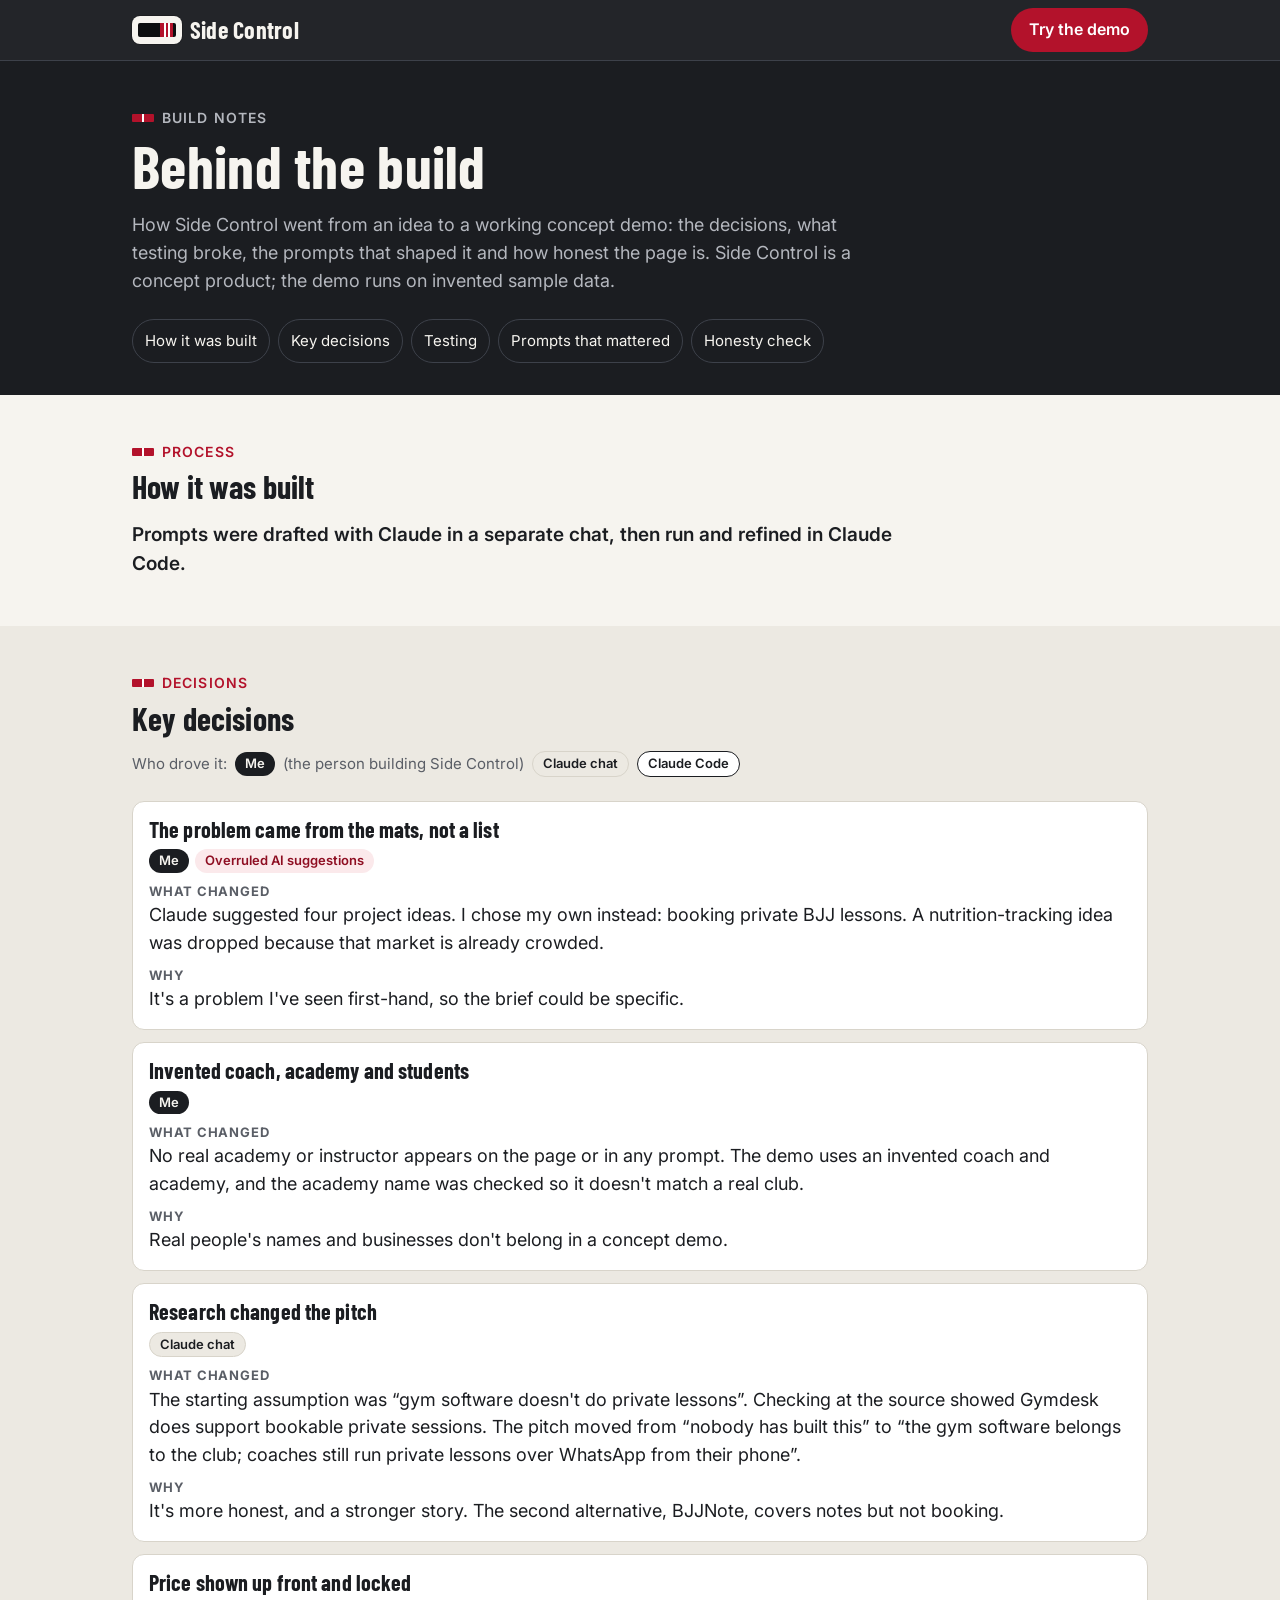
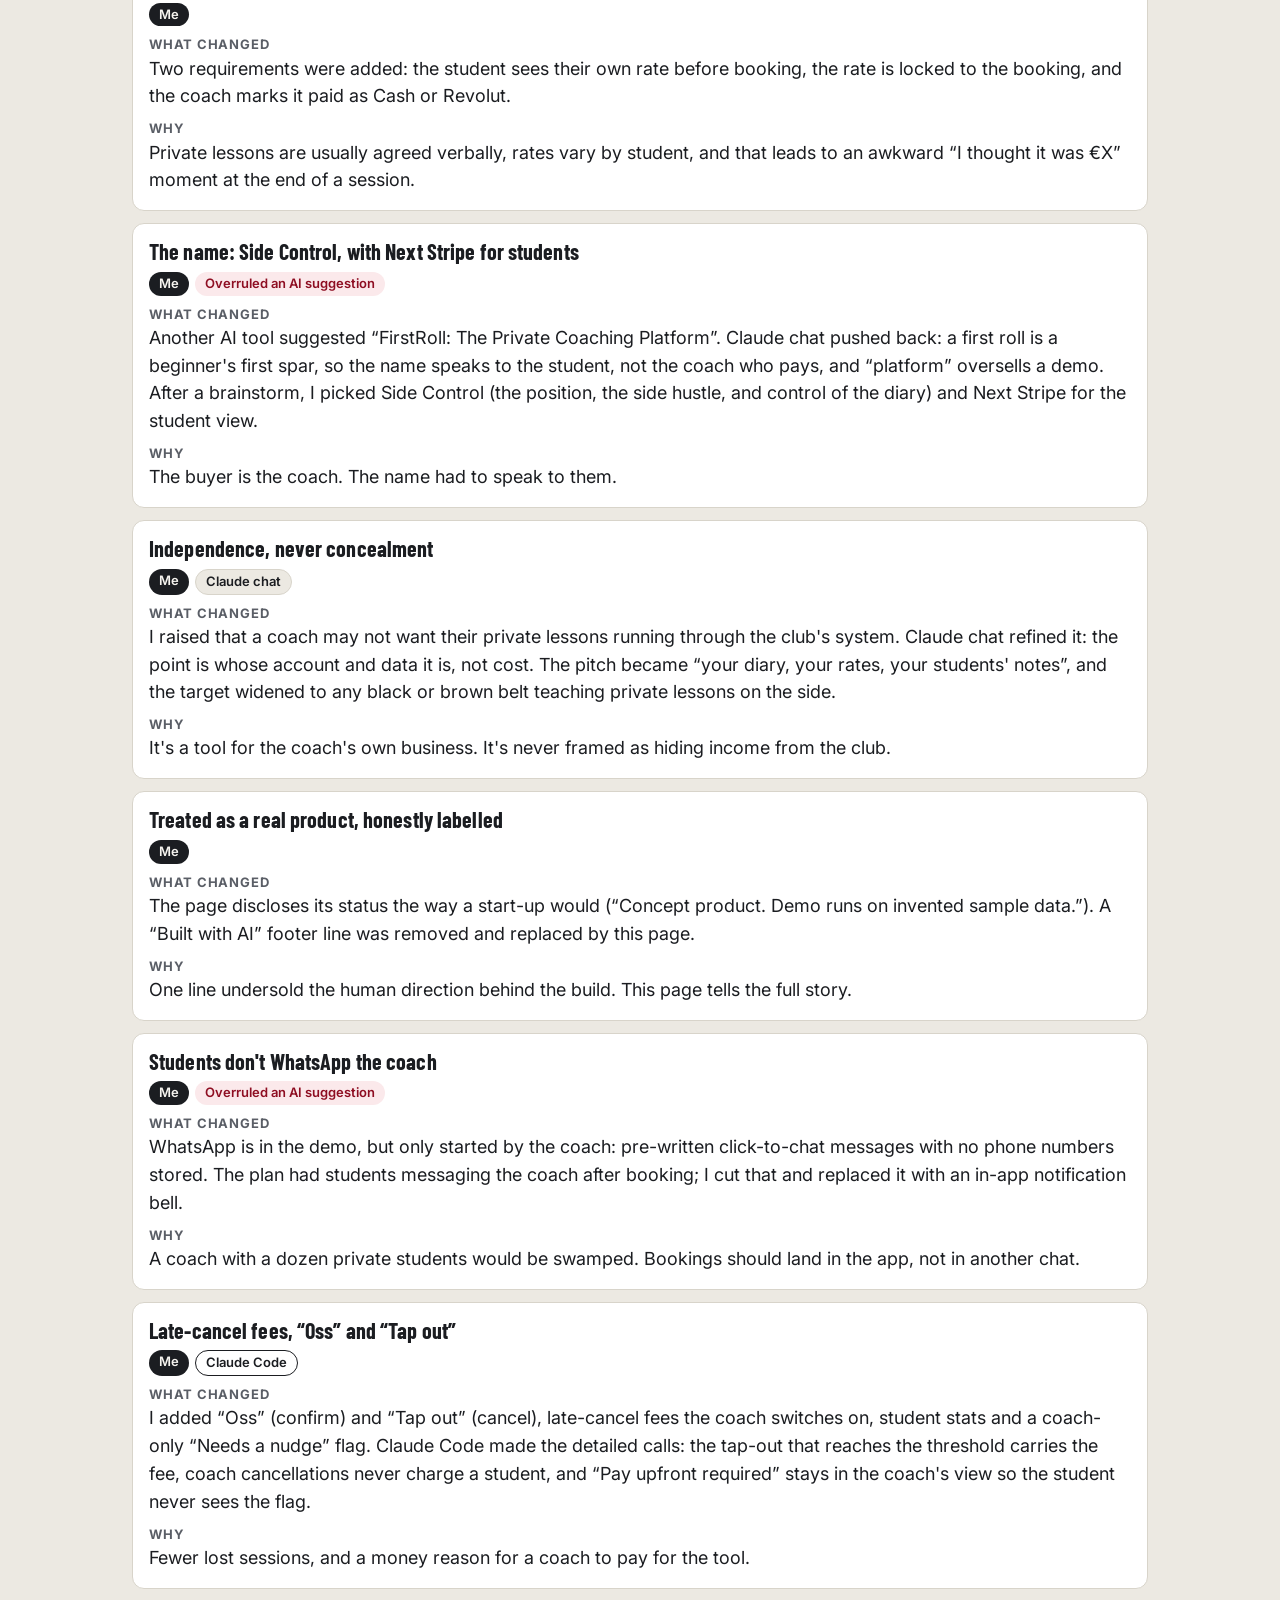
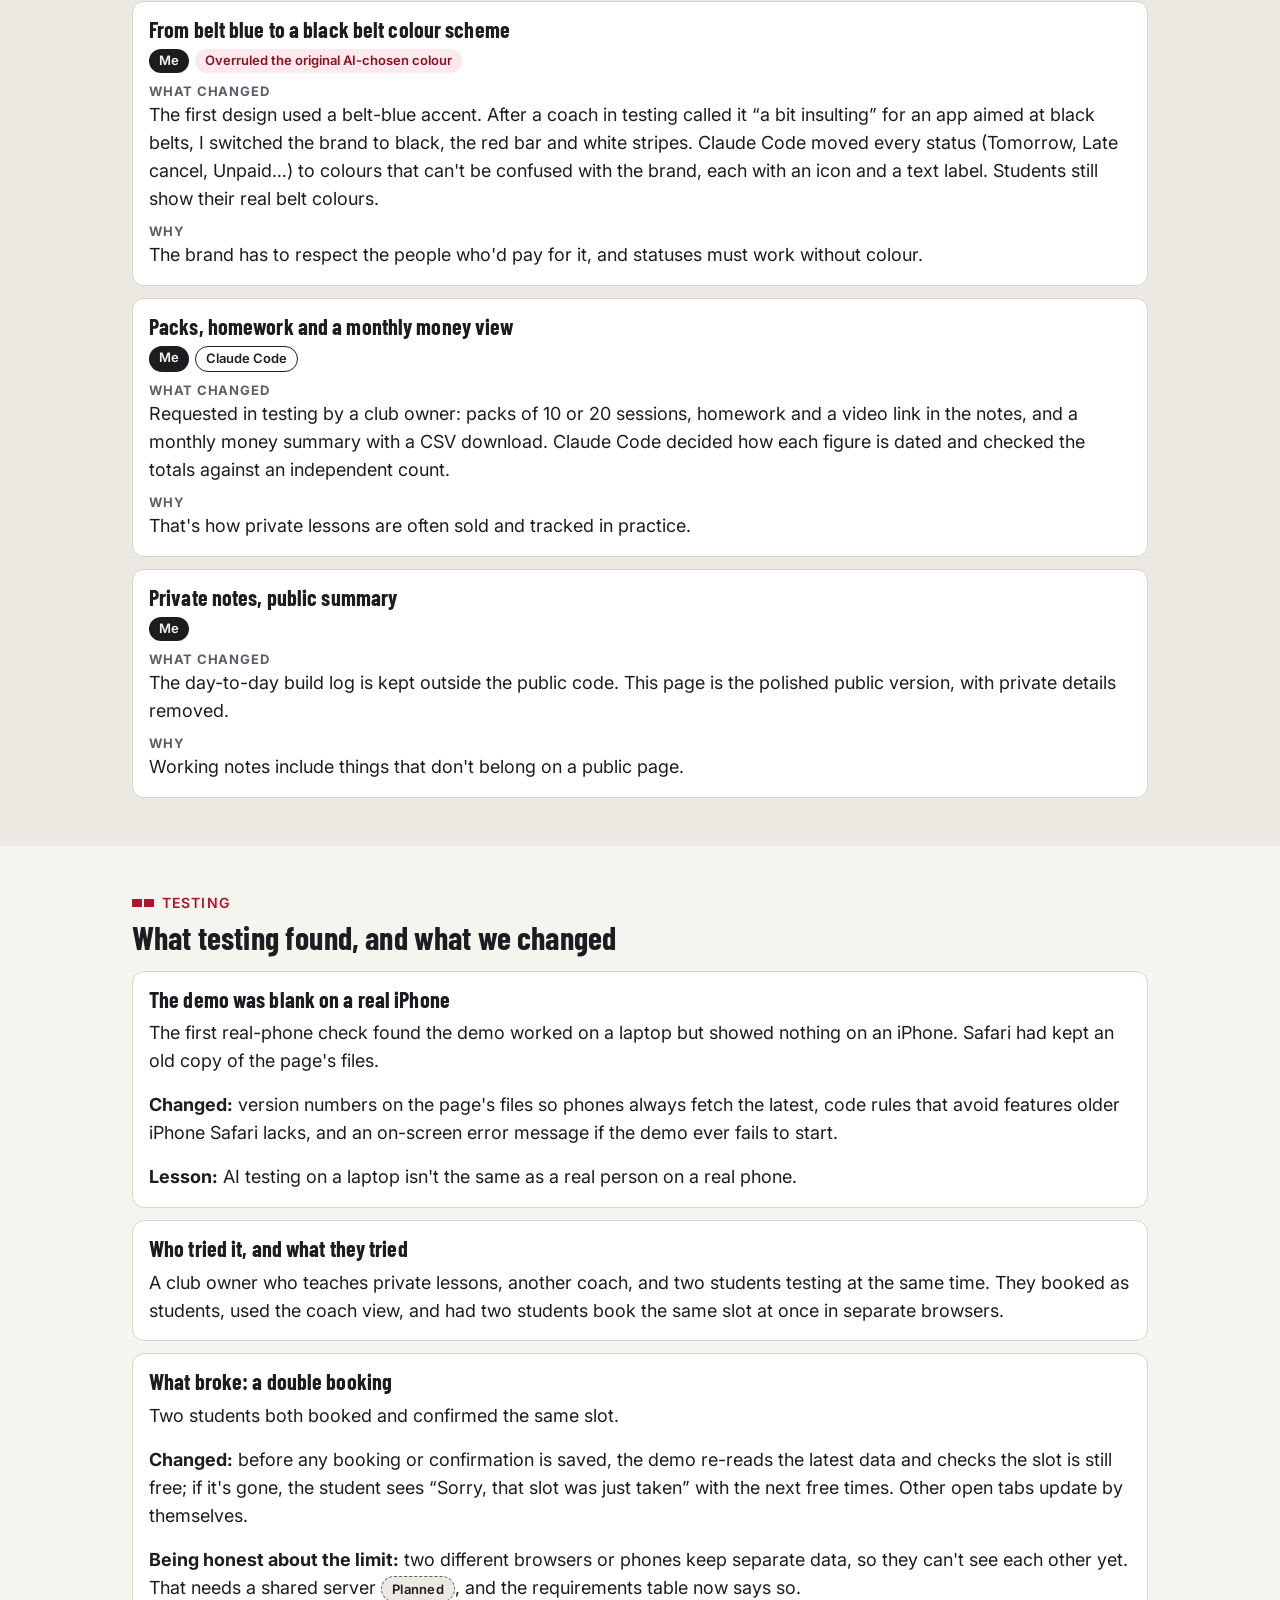
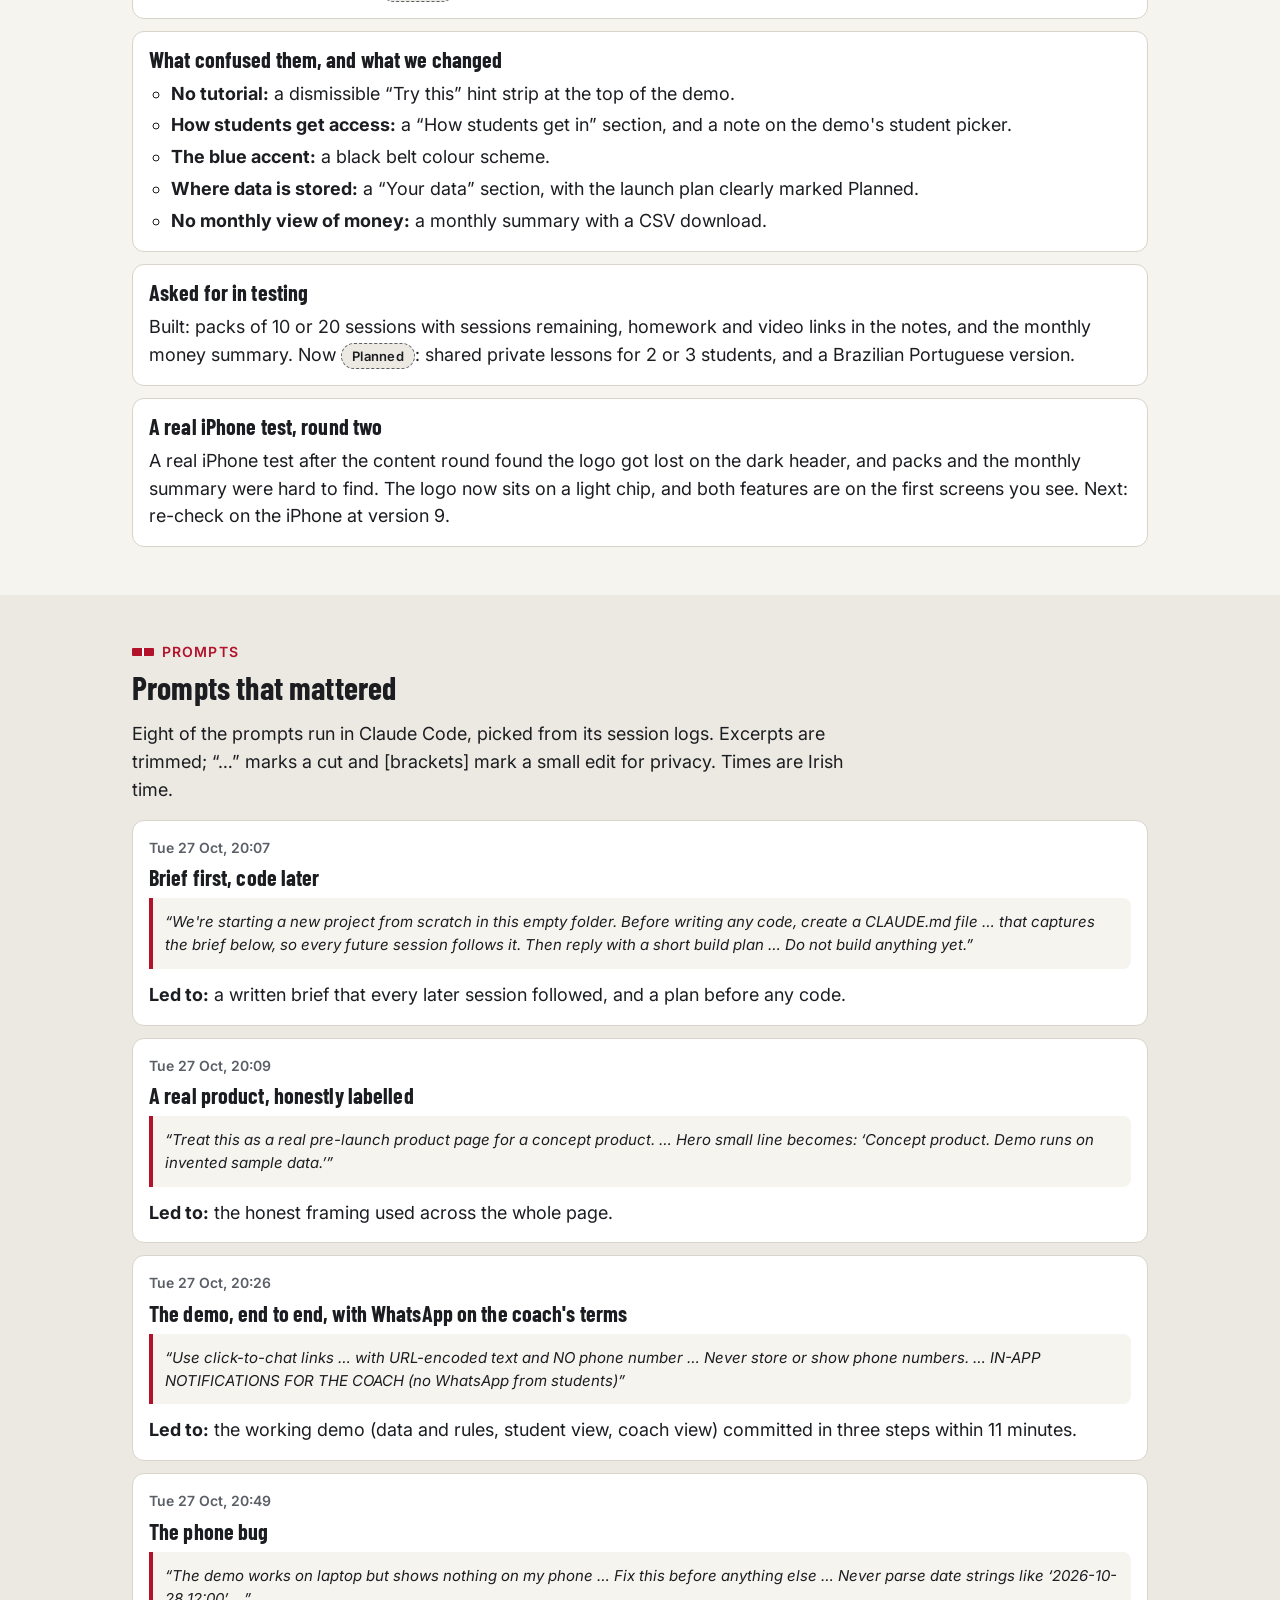
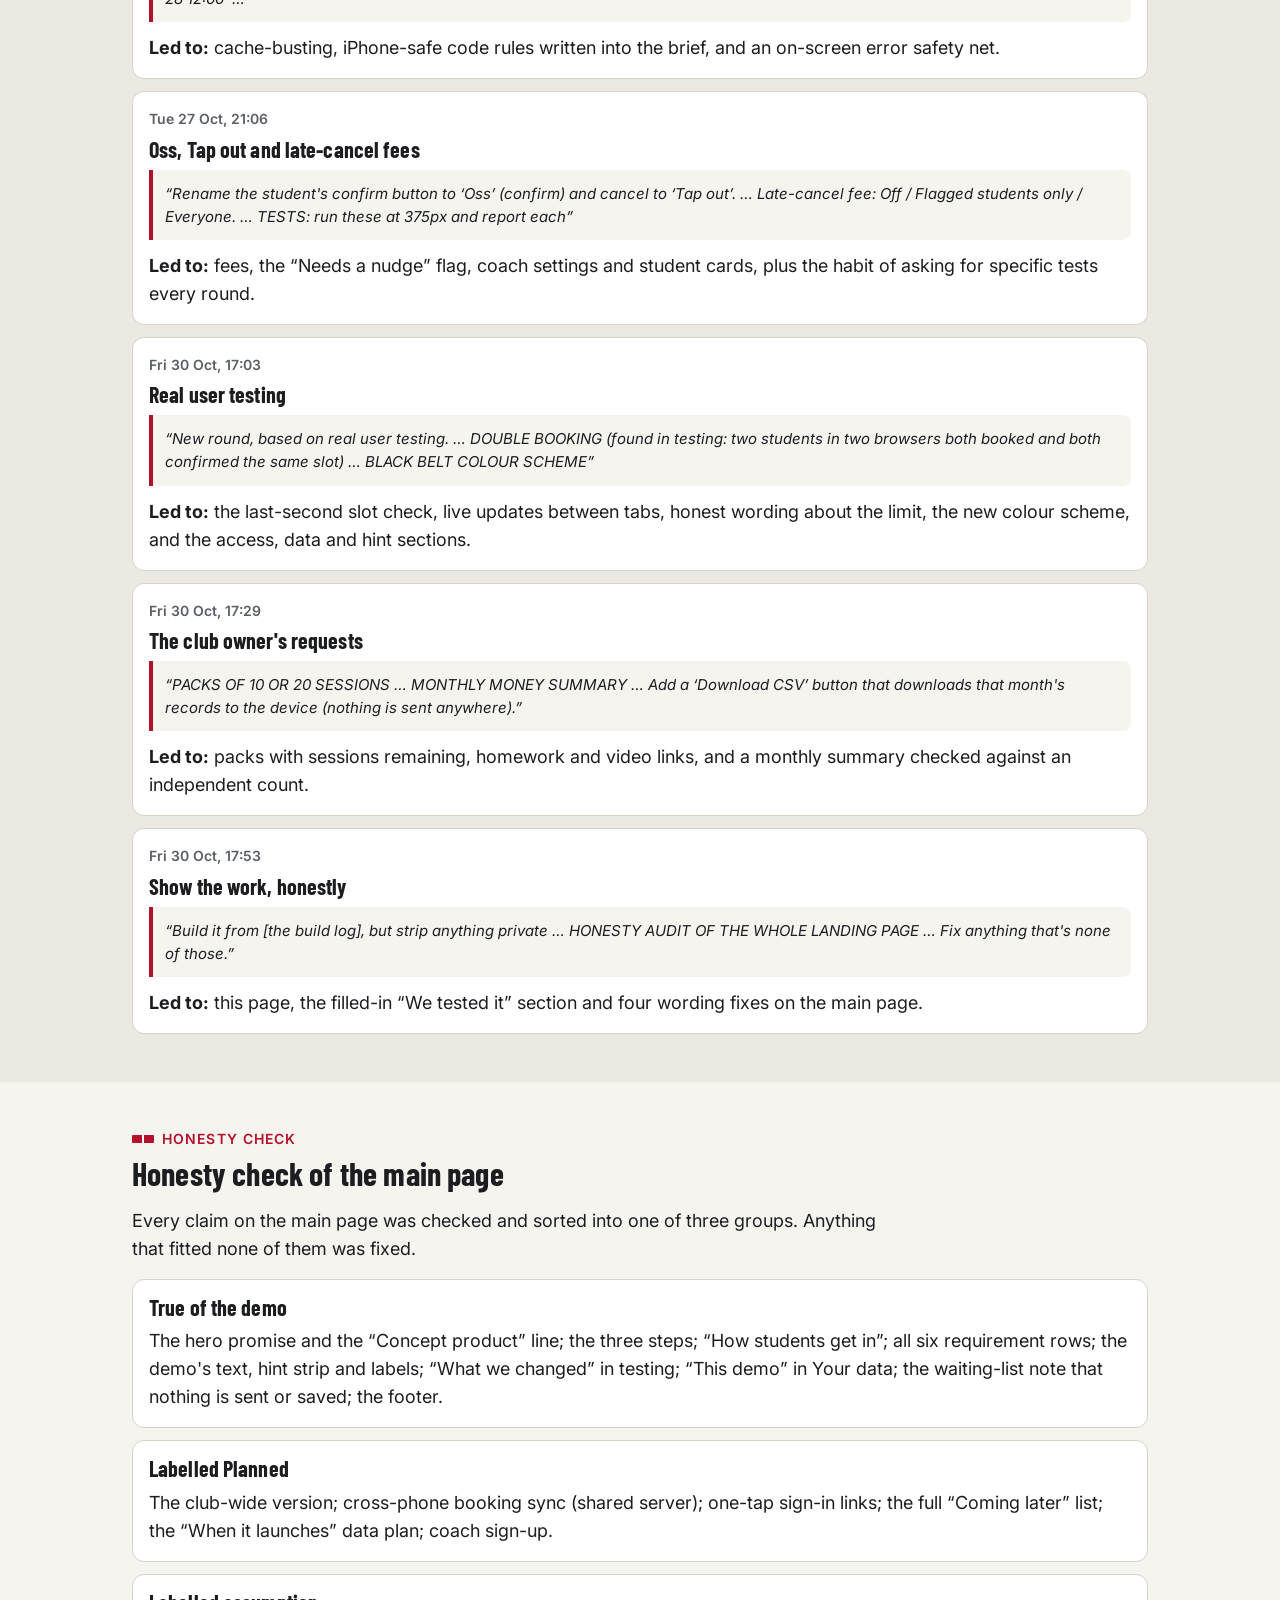
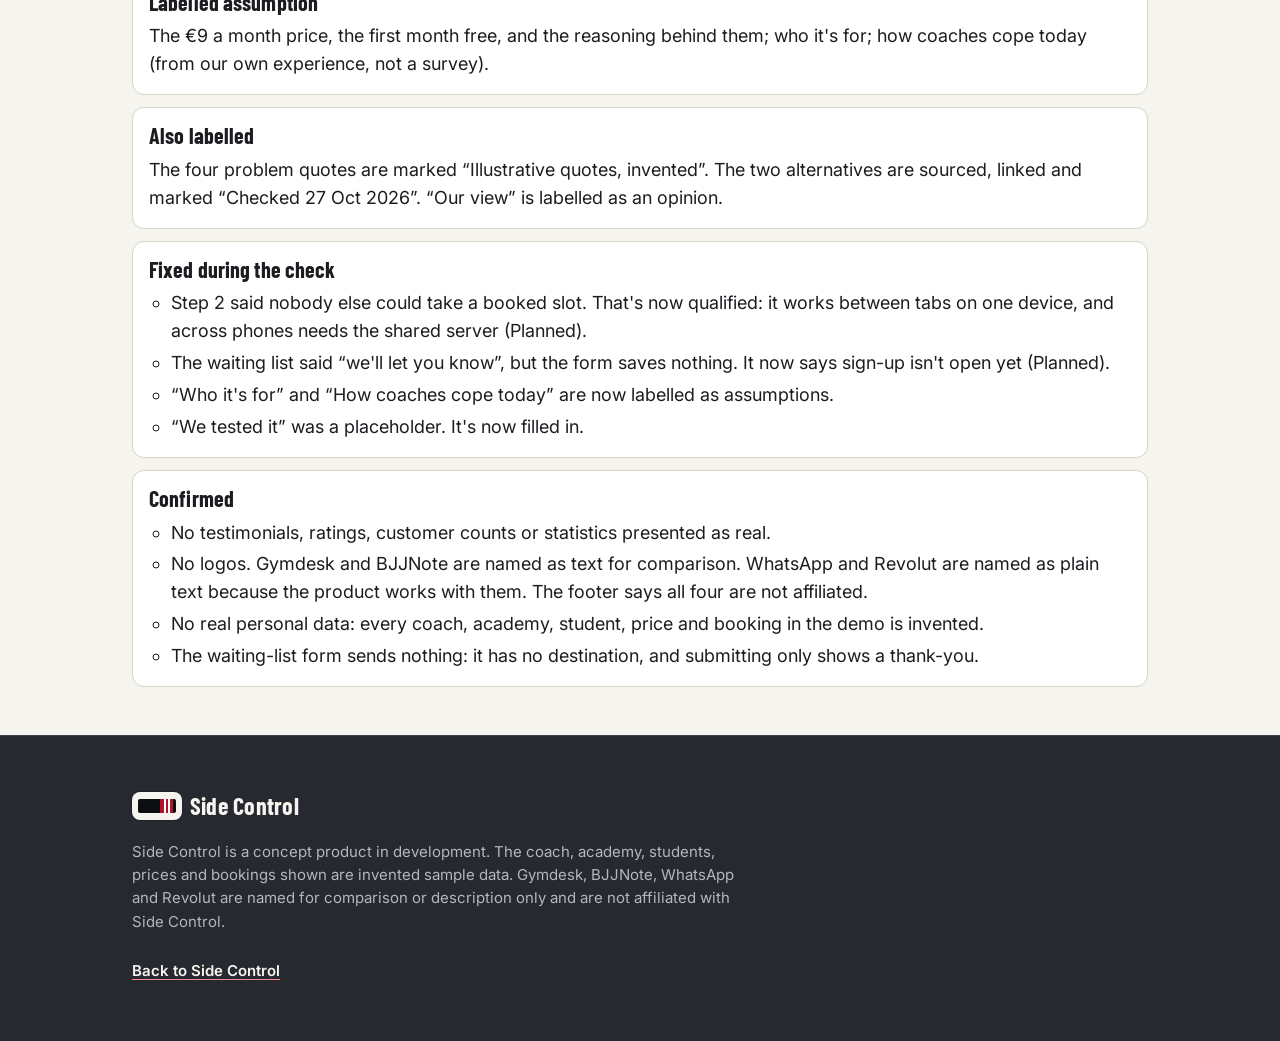
==== commit 58e37aef: "Sample students panel, name badges, and remove the build timeline - "Sample students worth a look" p" ====
--- a/notes.html
+++ b/notes.html
@@ -4,12 +4,12 @@
   <meta charset="utf-8">
   <meta name="viewport" content="width=device-width, initial-scale=1">
   <title>Behind the build: Side Control</title>
-  <meta name="description" content="How Side Control, a concept private-lesson book for BJJ coaches, was built: key decisions, what testing found, the prompts that shaped it, a timeline and an honesty check.">
+  <meta name="description" content="How Side Control, a concept private-lesson book for BJJ coaches, was built: key decisions, what testing found, the prompts that shaped it and an honesty check.">
   <meta name="theme-color" content="#1b1d21">
   <link rel="preconnect" href="https://fonts.googleapis.com">
   <link rel="preconnect" href="https://fonts.gstatic.com" crossorigin>
   <link href="https://fonts.googleapis.com/css2?family=Barlow+Condensed:wght@600;700&family=Inter:wght@400;500;600;700&display=swap" rel="stylesheet">
-  <link rel="stylesheet" href="styles.css?v=9">
+  <link rel="stylesheet" href="styles.css?v=10">
 </head>
 <body class="notes">
   <a class="skip-link" href="#main">Skip to content</a>
@@ -35,7 +35,6 @@
           <li><a href="#decisions">Key decisions</a></li>
           <li><a href="#testing">Testing</a></li>
           <li><a href="#prompts">Prompts that mattered</a></li>
-          <li><a href="#timeline">Timeline</a></li>
           <li><a href="#honesty">Honesty check</a></li>
         </ul>
       </div>
@@ -210,7 +209,7 @@
       <div class="container">
         <p class="eyebrow">Prompts</p>
         <h2 id="prompts-title">Prompts that mattered</h2>
-        <p>Eight of the fourteen prompts run in Claude Code, picked from its session logs. Excerpts are trimmed; “…” marks a cut and [brackets] mark a small edit for privacy. Times are Irish time.</p>
+        <p>Eight of the prompts run in Claude Code, picked from its session logs. Excerpts are trimmed; “…” marks a cut and [brackets] mark a small edit for privacy. Times are Irish time.</p>
         <ol class="prompts">
           <li class="prompt">
             <p class="prompt__time"><time datetime="2026-10-27T20:07">Tue 27 Oct, 20:07</time></p>
@@ -264,38 +263,9 @@
       </div>
     </section>
 
-    <!-- Timeline -->
-    <section class="section" id="timeline" aria-labelledby="timeline-title">
-      <div class="container">
-        <p class="eyebrow">Timeline</p>
-        <h2 id="timeline-title">Build timeline</h2>
-        <p>From the Claude Code session logs and the code history. Times are Irish time.</p>
-        <dl class="timeline-facts">
-          <div><dt>Started</dt><dd>27 Oct, 20:07</dd></div>
-          <div><dt>Finished</dt><dd>30 Oct, 18:28</dd></div>
-          <div><dt>Prompts to Claude Code</dt><dd>14</dd></div>
-          <div><dt>Commits</dt><dd>15</dd></div>
-        </dl>
-        <p>Two working sessions: about 70 minutes on the evening of 27 October, and about 85 minutes on the afternoon of 30 October, with user testing in between.</p>
-        <ol class="timeline">
-          <li><time datetime="2026-10-27T20:07">27 Oct 20:07</time><span>Brief written into the project before any code.</span></li>
-          <li><time datetime="2026-10-27T20:10">27 Oct 20:10</time><span>Code repository created and published.</span></li>
-          <li><time datetime="2026-10-27T20:13">27 Oct 20:13</time><span>Landing page structure and styles: all ten sections.</span></li>
-          <li><time datetime="2026-10-27T20:22">27 Oct 20:22</time><span>Requirements table cut to six; “Built with AI” footer line removed.</span></li>
-          <li><time datetime="2026-10-27T20:37">27 Oct 20:37</time><span>Working demo: data and rules, student view, coach view with notifications and WhatsApp.</span></li>
-          <li><time datetime="2026-10-27T20:51">27 Oct 20:51</time><span>Fix for the blank demo on a real iPhone.</span></li>
-          <li><time datetime="2026-10-27T21:03">27 Oct 21:03</time><span>Build log moved out of the public code.</span></li>
-          <li><time datetime="2026-10-27T21:17">27 Oct 21:17</time><span>Oss / Tap out, late-cancel fees, “Needs a nudge”, settings and student cards.</span></li>
-          <li><time datetime="2026-10-30T17:12">30 Oct 17:12</time><span>Changes from user testing: double-booking fix, black belt colours, access, data and hint sections.</span></li>
-          <li><time datetime="2026-10-30T17:40">30 Oct 17:40</time><span>Club owner requests: packs, homework and video links, monthly money summary.</span></li>
-          <li><time datetime="2026-10-30T18:02">30 Oct 18:02</time><span>“We tested it” filled in, this page, and the honesty check.</span></li>
-          <li><time datetime="2026-10-30T18:27">30 Oct 18:27</time><span>Fixes from a real iPhone test: a readable belt logo, packs and the monthly summary easier to find, a visible version number.</span></li>
-        </ol>
-      </div>
-    </section>
 
     <!-- Honesty check -->
-    <section class="section section--alt" id="honesty" aria-labelledby="honesty-title">
+    <section class="section" id="honesty" aria-labelledby="honesty-title">
       <div class="container">
         <p class="eyebrow">Honesty check</p>
         <h2 id="honesty-title">Honesty check of the main page</h2>
--- a/styles.css
+++ b/styles.css
@@ -1220,3 +1220,25 @@
 .packs-ov__meta { margin: 2px 0 0; font-size: 15px; color: var(--muted); }
 .packs-ov__row .btn { flex: none; }
 .demo__version { display: inline-block; font-weight: 600; color: var(--ink); }
+
+/* ---------- Sample students panel (inside the hint strip) and name badges ---------- */
+.samples { margin-top: var(--s3); padding-top: var(--s3); border-top: 1px solid var(--line-dark); }
+.samples__title { margin: 0 0 var(--s2); font-weight: 700; }
+.samples__list { list-style: none; margin: 0; padding: 0; display: grid; gap: var(--s2); }
+.samples__list li { display: grid; grid-template-columns: 96px 1fr; gap: var(--s3); align-items: start; }
+.samples__list span { padding-top: 10px; line-height: 1.4; }
+.samples__name {
+  width: 100%;
+  min-height: var(--tap);
+  padding: 0 var(--s3);
+  border: 1px solid var(--on-dark-muted);
+  border-radius: 999px;
+  background: var(--paper);
+  color: var(--ink);
+  font: 700 16px/1 var(--font-body);
+  cursor: pointer;
+}
+.samples__name::after { content: " ›"; color: var(--red); }
+.samples__name:hover { background: var(--white); }
+.namebadges { display: flex; flex-wrap: wrap; gap: 4px; margin-top: 4px; }
+.namebadges .tag { font-size: 12px; padding: 1px 8px; }
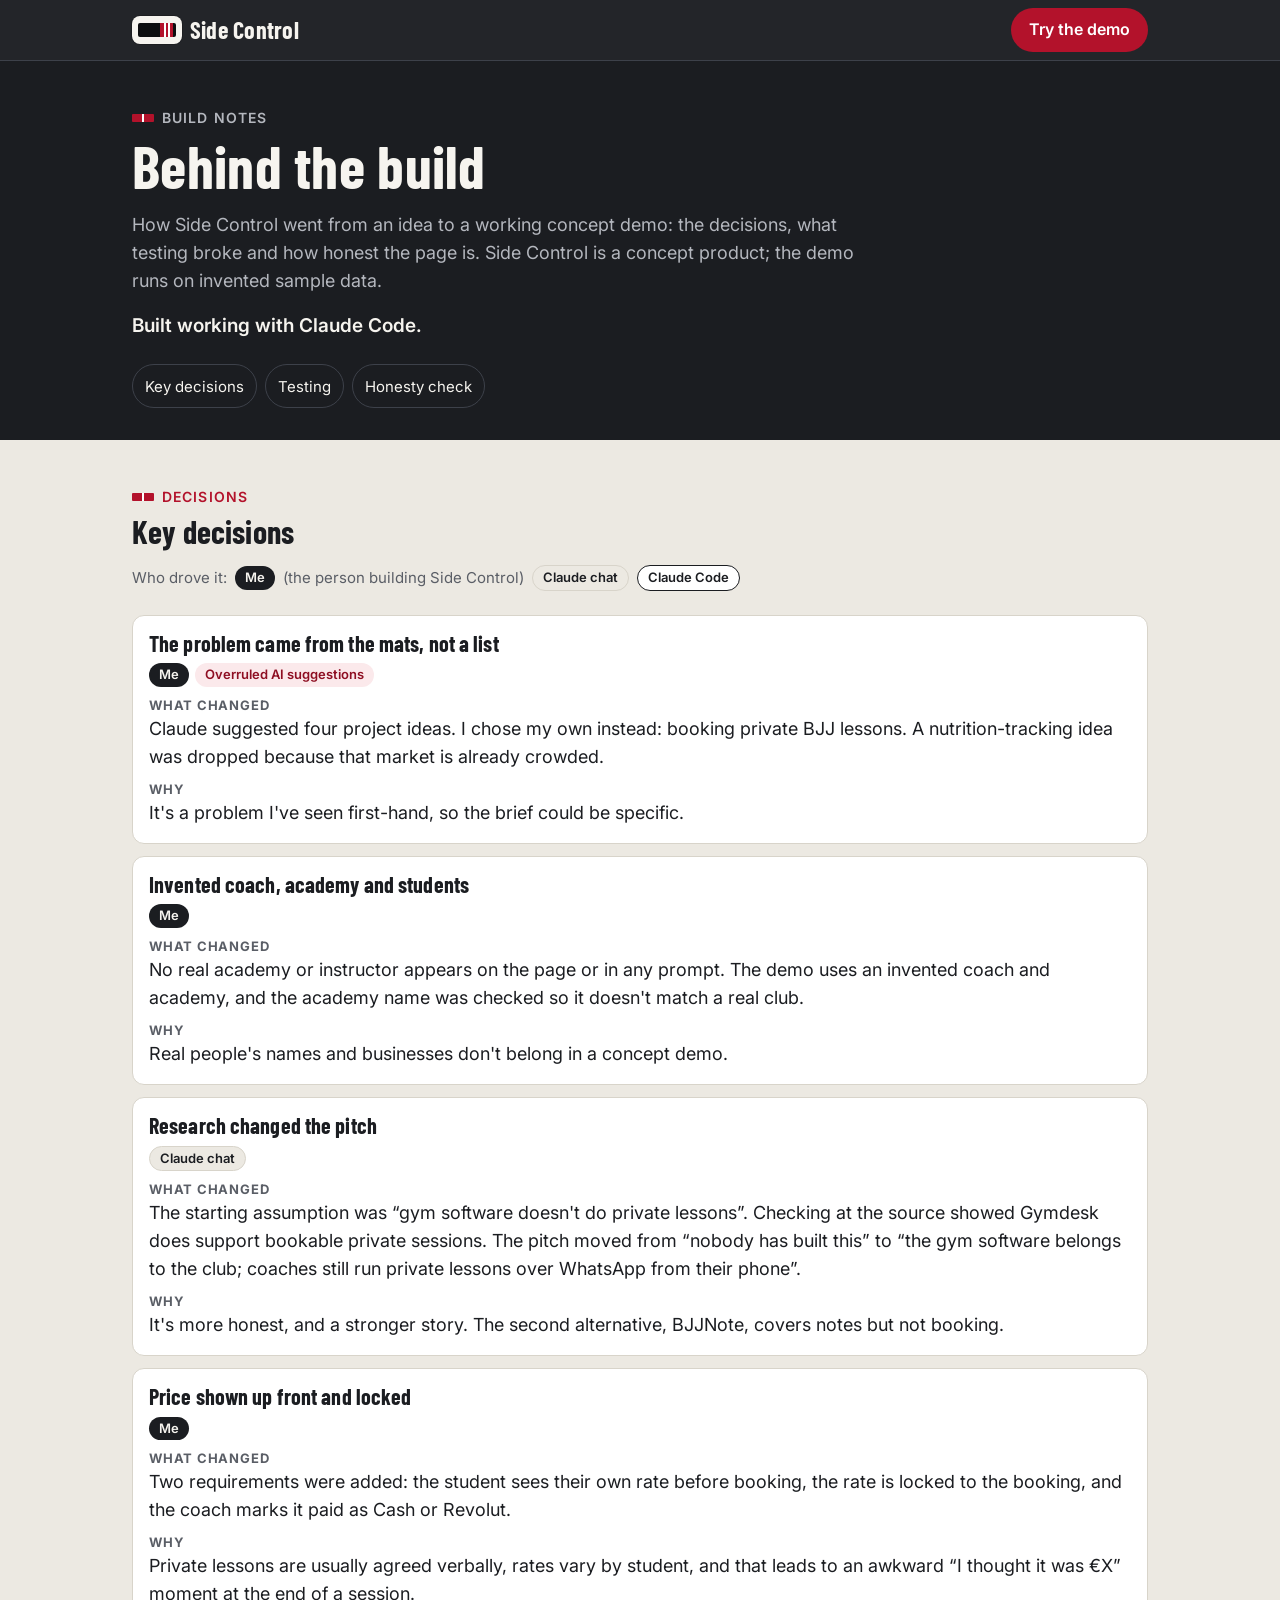
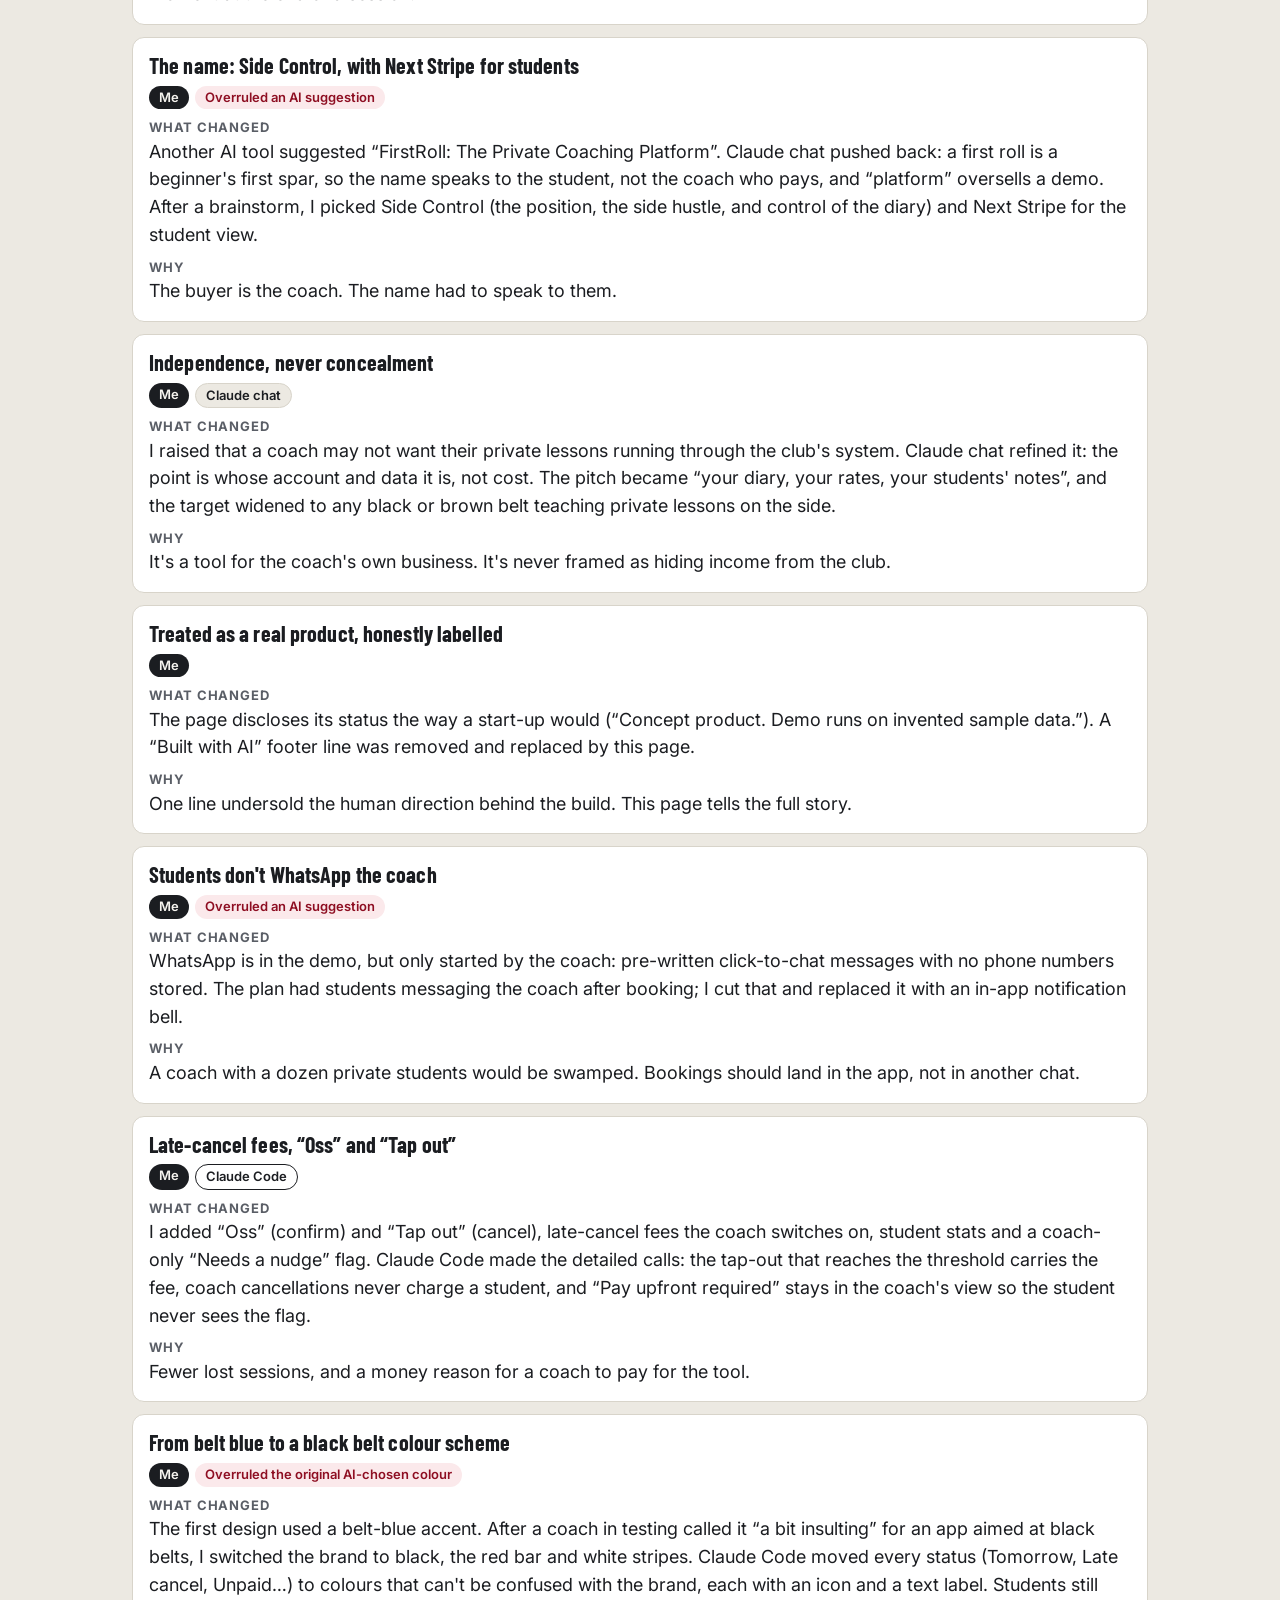
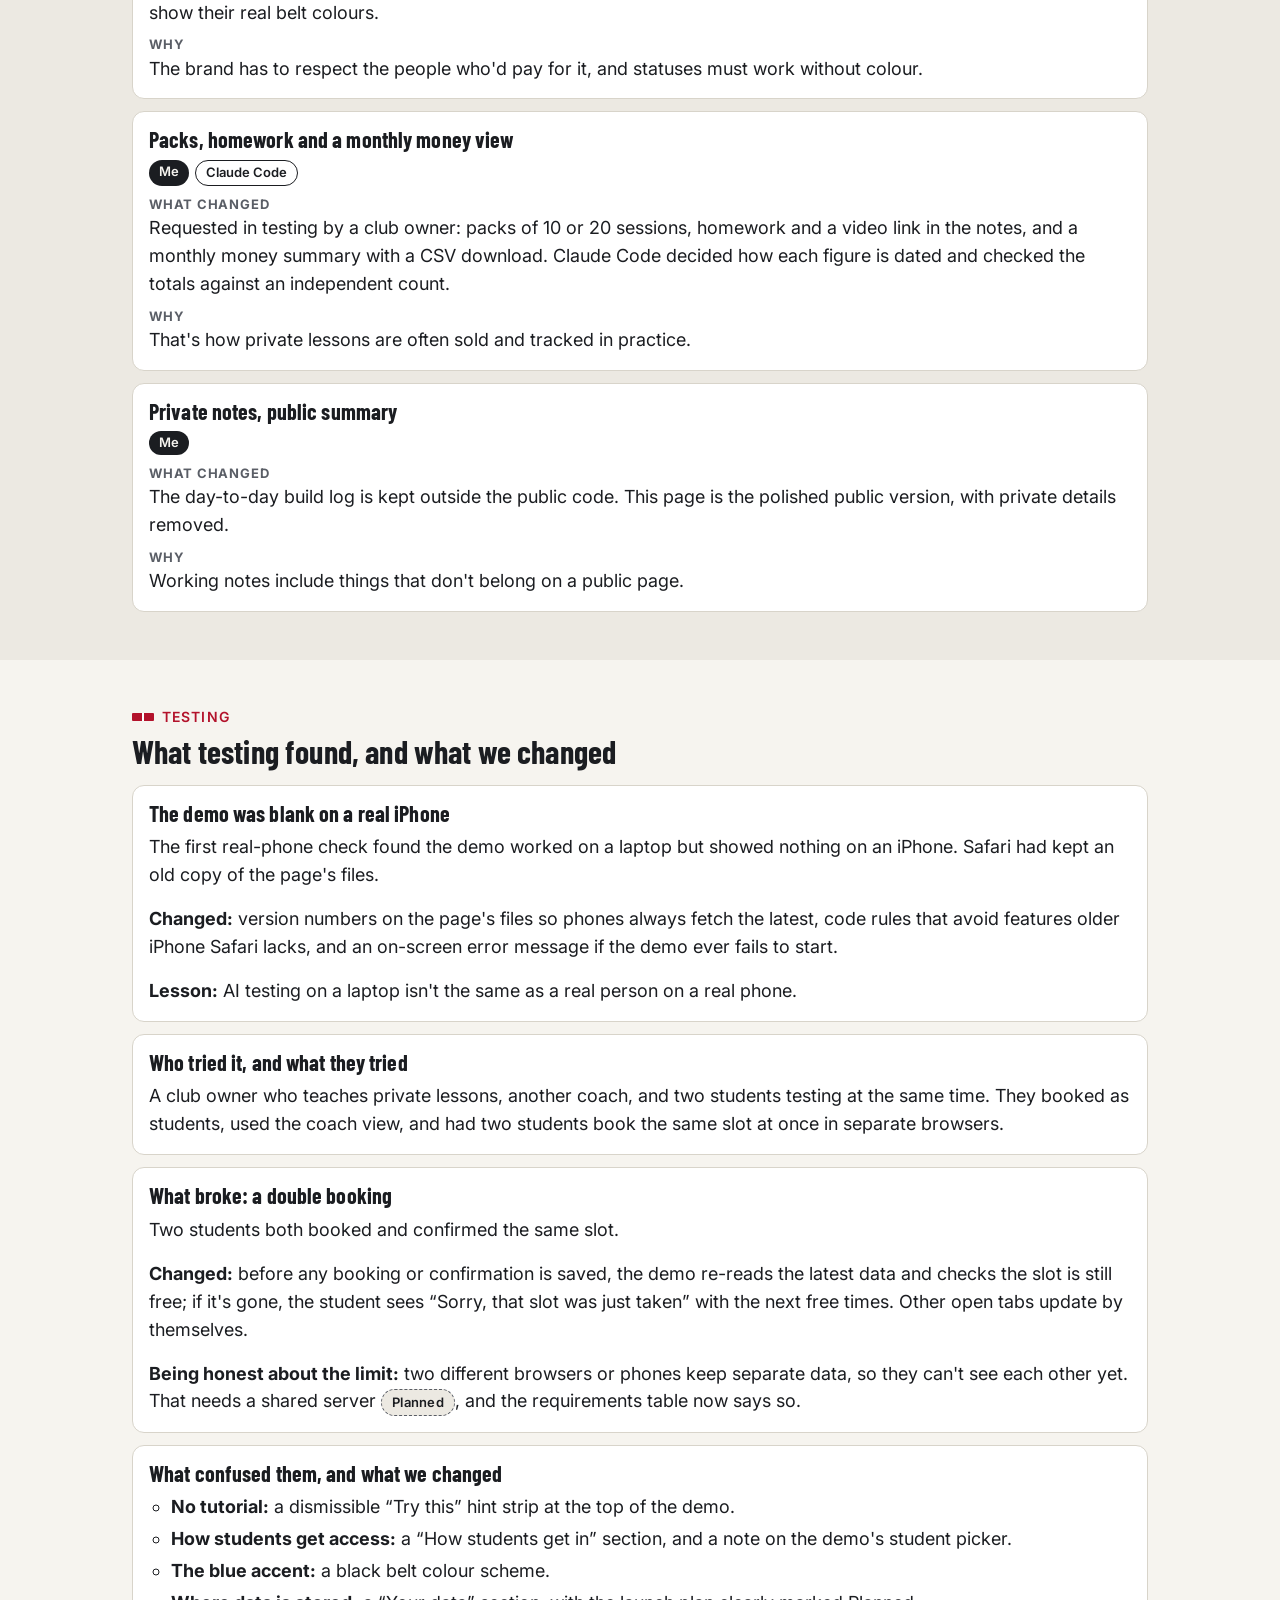
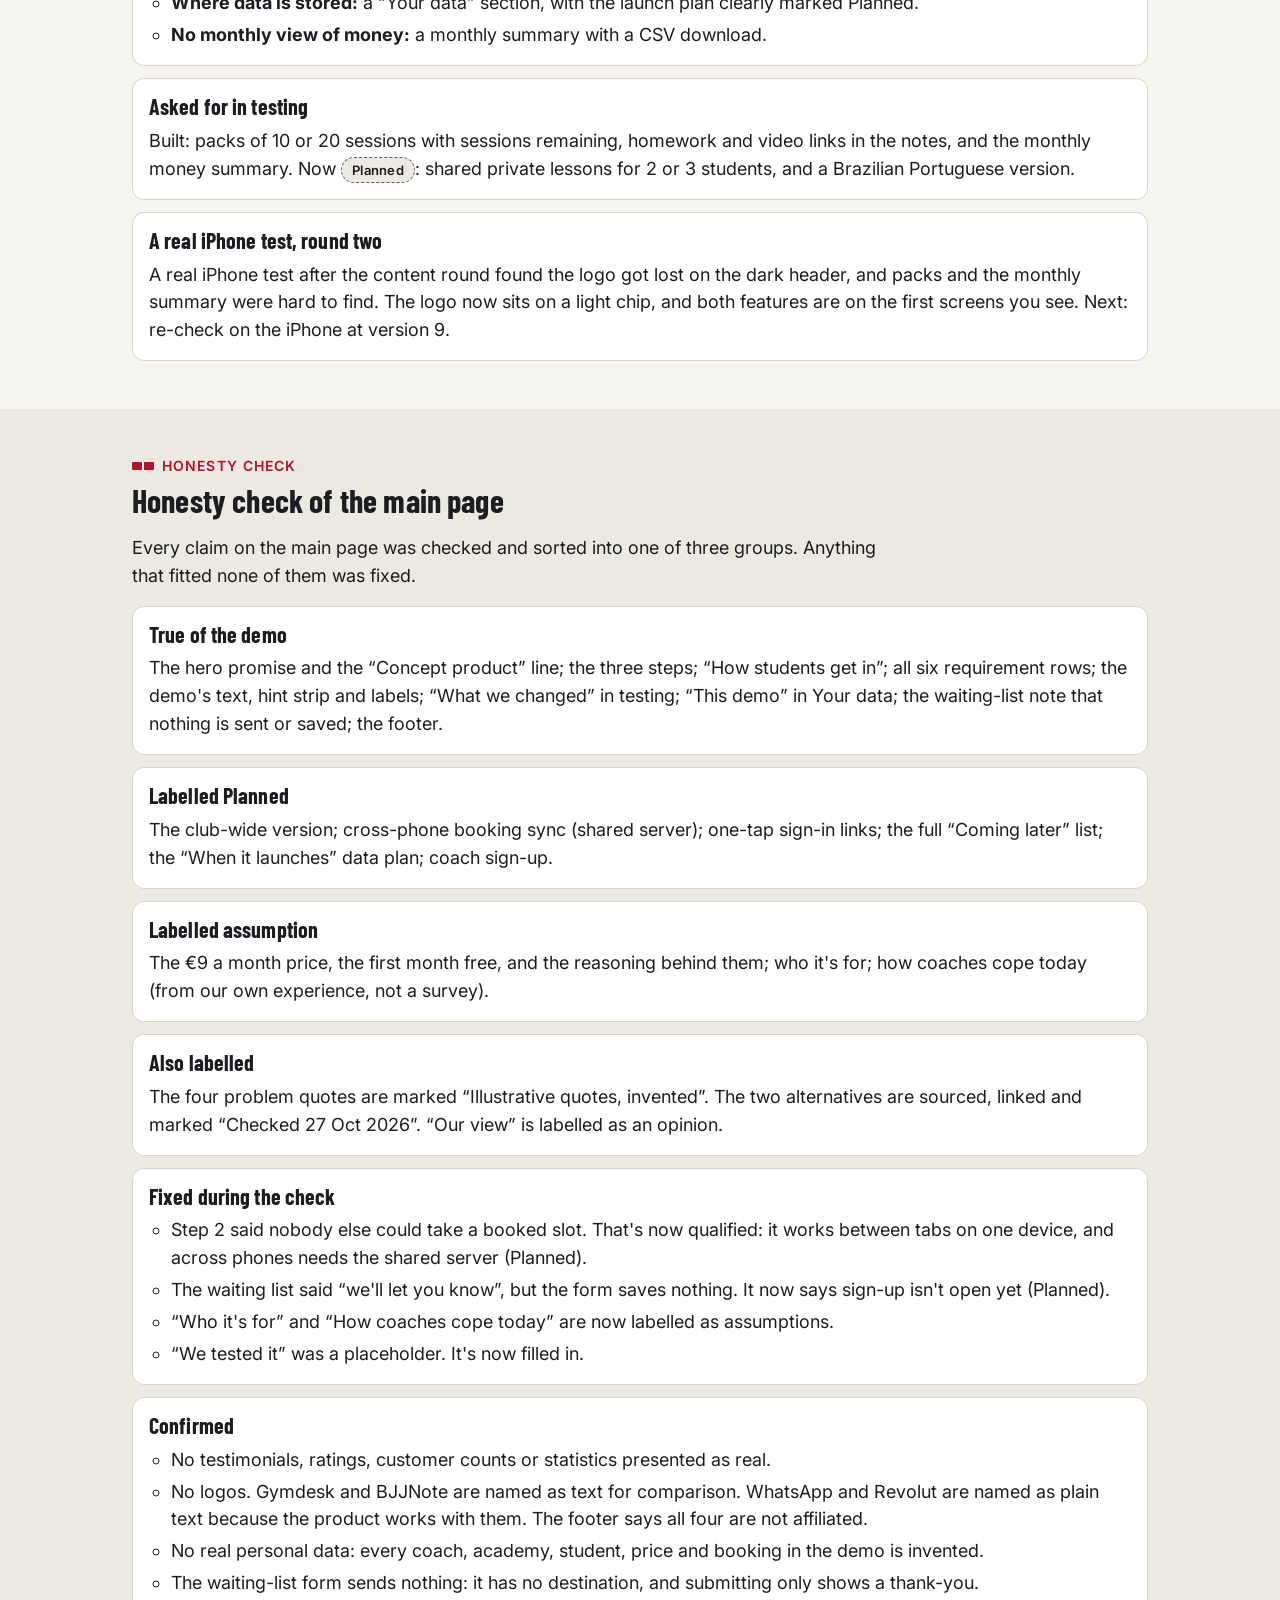
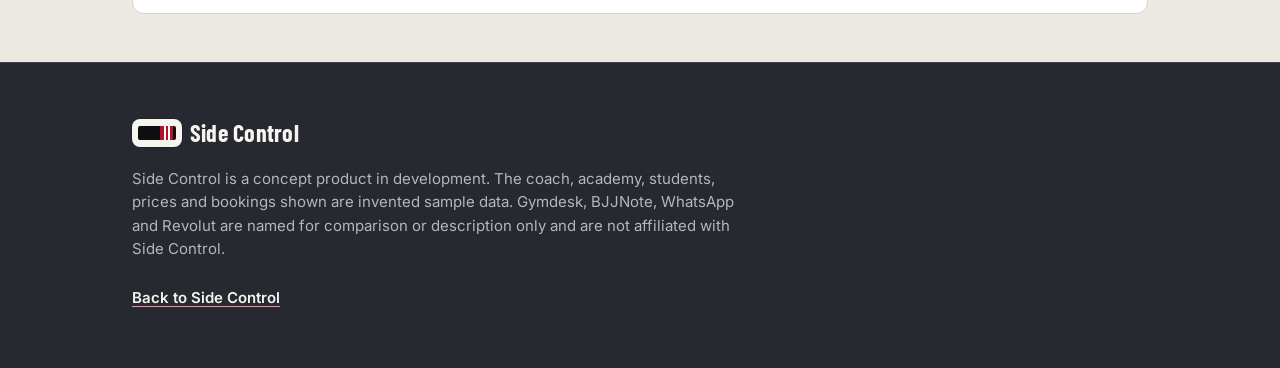
==== commit efd7ae0b: "Behind the build: remove How it was built and Prompts that mattered - Both sections and their conten" ====
--- a/notes.html
+++ b/notes.html
@@ -4,12 +4,12 @@
   <meta charset="utf-8">
   <meta name="viewport" content="width=device-width, initial-scale=1">
   <title>Behind the build: Side Control</title>
-  <meta name="description" content="How Side Control, a concept private-lesson book for BJJ coaches, was built: key decisions, what testing found, the prompts that shaped it and an honesty check.">
+  <meta name="description" content="How Side Control, a concept private-lesson book for BJJ coaches, was built: key decisions, what testing found and an honesty check.">
   <meta name="theme-color" content="#1b1d21">
   <link rel="preconnect" href="https://fonts.googleapis.com">
   <link rel="preconnect" href="https://fonts.gstatic.com" crossorigin>
   <link href="https://fonts.googleapis.com/css2?family=Barlow+Condensed:wght@600;700&family=Inter:wght@400;500;600;700&display=swap" rel="stylesheet">
-  <link rel="stylesheet" href="styles.css?v=10">
+  <link rel="stylesheet" href="styles.css?v=11">
 </head>
 <body class="notes">
   <a class="skip-link" href="#main">Skip to content</a>
@@ -29,25 +29,16 @@
       <div class="container">
         <p class="eyebrow eyebrow--on-dark">Build notes</p>
         <h1>Behind the build</h1>
-        <p>How Side Control went from an idea to a working concept demo: the decisions, what testing broke, the prompts that shaped it and how honest the page is. Side Control is a concept product; the demo runs on invented sample data.</p>
+        <p>How Side Control went from an idea to a working concept demo: the decisions, what testing broke and how honest the page is. Side Control is a concept product; the demo runs on invented sample data.</p>
+        <p class="howbuilt">Built working with Claude Code.</p>
         <ul class="notes-toc" aria-label="On this page">
-          <li><a href="#how-built">How it was built</a></li>
           <li><a href="#decisions">Key decisions</a></li>
           <li><a href="#testing">Testing</a></li>
-          <li><a href="#prompts">Prompts that mattered</a></li>
           <li><a href="#honesty">Honesty check</a></li>
         </ul>
       </div>
     </section>
 
-    <!-- How it was built -->
-    <section class="section" id="how-built" aria-labelledby="how-built-title">
-      <div class="container">
-        <p class="eyebrow">Process</p>
-        <h2 id="how-built-title">How it was built</h2>
-        <p class="howbuilt">Prompts were drafted with Claude in a separate chat, then run and refined in Claude Code.</p>
-      </div>
-    </section>
 
     <!-- Key decisions -->
     <section class="section section--alt" id="decisions" aria-labelledby="decisions-title">
@@ -204,68 +195,10 @@
       </div>
     </section>
 
-    <!-- Prompts that mattered -->
-    <section class="section section--alt" id="prompts" aria-labelledby="prompts-title">
-      <div class="container">
-        <p class="eyebrow">Prompts</p>
-        <h2 id="prompts-title">Prompts that mattered</h2>
-        <p>Eight of the prompts run in Claude Code, picked from its session logs. Excerpts are trimmed; “…” marks a cut and [brackets] mark a small edit for privacy. Times are Irish time.</p>
-        <ol class="prompts">
-          <li class="prompt">
-            <p class="prompt__time"><time datetime="2026-10-27T20:07">Tue 27 Oct, 20:07</time></p>
-            <h3>Brief first, code later</h3>
-            <blockquote>“We're starting a new project from scratch in this empty folder. Before writing any code, create a CLAUDE.md file … that captures the brief below, so every future session follows it. Then reply with a short build plan … Do not build anything yet.”</blockquote>
-            <p class="prompt__led"><strong>Led to:</strong> a written brief that every later session followed, and a plan before any code.</p>
-          </li>
-          <li class="prompt">
-            <p class="prompt__time"><time datetime="2026-10-27T20:09">Tue 27 Oct, 20:09</time></p>
-            <h3>A real product, honestly labelled</h3>
-            <blockquote>“Treat this as a real pre-launch product page for a concept product. … Hero small line becomes: ‘Concept product. Demo runs on invented sample data.’”</blockquote>
-            <p class="prompt__led"><strong>Led to:</strong> the honest framing used across the whole page.</p>
-          </li>
-          <li class="prompt">
-            <p class="prompt__time"><time datetime="2026-10-27T20:26">Tue 27 Oct, 20:26</time></p>
-            <h3>The demo, end to end, with WhatsApp on the coach's terms</h3>
-            <blockquote>“Use click-to-chat links … with URL-encoded text and NO phone number … Never store or show phone numbers. … IN-APP NOTIFICATIONS FOR THE COACH (no WhatsApp from students)”</blockquote>
-            <p class="prompt__led"><strong>Led to:</strong> the working demo (data and rules, student view, coach view) committed in three steps within 11 minutes.</p>
-          </li>
-          <li class="prompt">
-            <p class="prompt__time"><time datetime="2026-10-27T20:49">Tue 27 Oct, 20:49</time></p>
-            <h3>The phone bug</h3>
-            <blockquote>“The demo works on laptop but shows nothing on my phone … Fix this before anything else … Never parse date strings like ‘2026-10-28 12:00’ …”</blockquote>
-            <p class="prompt__led"><strong>Led to:</strong> cache-busting, iPhone-safe code rules written into the brief, and an on-screen error safety net.</p>
-          </li>
-          <li class="prompt">
-            <p class="prompt__time"><time datetime="2026-10-27T21:06">Tue 27 Oct, 21:06</time></p>
-            <h3>Oss, Tap out and late-cancel fees</h3>
-            <blockquote>“Rename the student's confirm button to ‘Oss’ (confirm) and cancel to ‘Tap out’. … Late-cancel fee: Off / Flagged students only / Everyone. … TESTS: run these at 375px and report each”</blockquote>
-            <p class="prompt__led"><strong>Led to:</strong> fees, the “Needs a nudge” flag, coach settings and student cards, plus the habit of asking for specific tests every round.</p>
-          </li>
-          <li class="prompt">
-            <p class="prompt__time"><time datetime="2026-10-30T17:03">Fri 30 Oct, 17:03</time></p>
-            <h3>Real user testing</h3>
-            <blockquote>“New round, based on real user testing. … DOUBLE BOOKING (found in testing: two students in two browsers both booked and both confirmed the same slot) … BLACK BELT COLOUR SCHEME”</blockquote>
-            <p class="prompt__led"><strong>Led to:</strong> the last-second slot check, live updates between tabs, honest wording about the limit, the new colour scheme, and the access, data and hint sections.</p>
-          </li>
-          <li class="prompt">
-            <p class="prompt__time"><time datetime="2026-10-30T17:29">Fri 30 Oct, 17:29</time></p>
-            <h3>The club owner's requests</h3>
-            <blockquote>“PACKS OF 10 OR 20 SESSIONS … MONTHLY MONEY SUMMARY … Add a ‘Download CSV’ button that downloads that month's records to the device (nothing is sent anywhere).”</blockquote>
-            <p class="prompt__led"><strong>Led to:</strong> packs with sessions remaining, homework and video links, and a monthly summary checked against an independent count.</p>
-          </li>
-          <li class="prompt">
-            <p class="prompt__time"><time datetime="2026-10-30T17:53">Fri 30 Oct, 17:53</time></p>
-            <h3>Show the work, honestly</h3>
-            <blockquote>“Build it from [the build log], but strip anything private … HONESTY AUDIT OF THE WHOLE LANDING PAGE … Fix anything that's none of those.”</blockquote>
-            <p class="prompt__led"><strong>Led to:</strong> this page, the filled-in “We tested it” section and four wording fixes on the main page.</p>
-          </li>
-        </ol>
-      </div>
-    </section>
 
 
     <!-- Honesty check -->
-    <section class="section" id="honesty" aria-labelledby="honesty-title">
+    <section class="section section--alt" id="honesty" aria-labelledby="honesty-title">
       <div class="container">
         <p class="eyebrow">Honesty check</p>
         <h2 id="honesty-title">Honesty check of the main page</h2>
--- a/styles.css
+++ b/styles.css
@@ -1242,3 +1242,6 @@
 .samples__name:hover { background: var(--white); }
 .namebadges { display: flex; flex-wrap: wrap; gap: 4px; margin-top: 4px; }
 .namebadges .tag { font-size: 12px; padding: 1px 8px; }
+
+/* Behind the build: one-line "how it was built" in the intro */
+.notes-hero .howbuilt { margin-top: var(--s3); color: var(--on-dark); }
